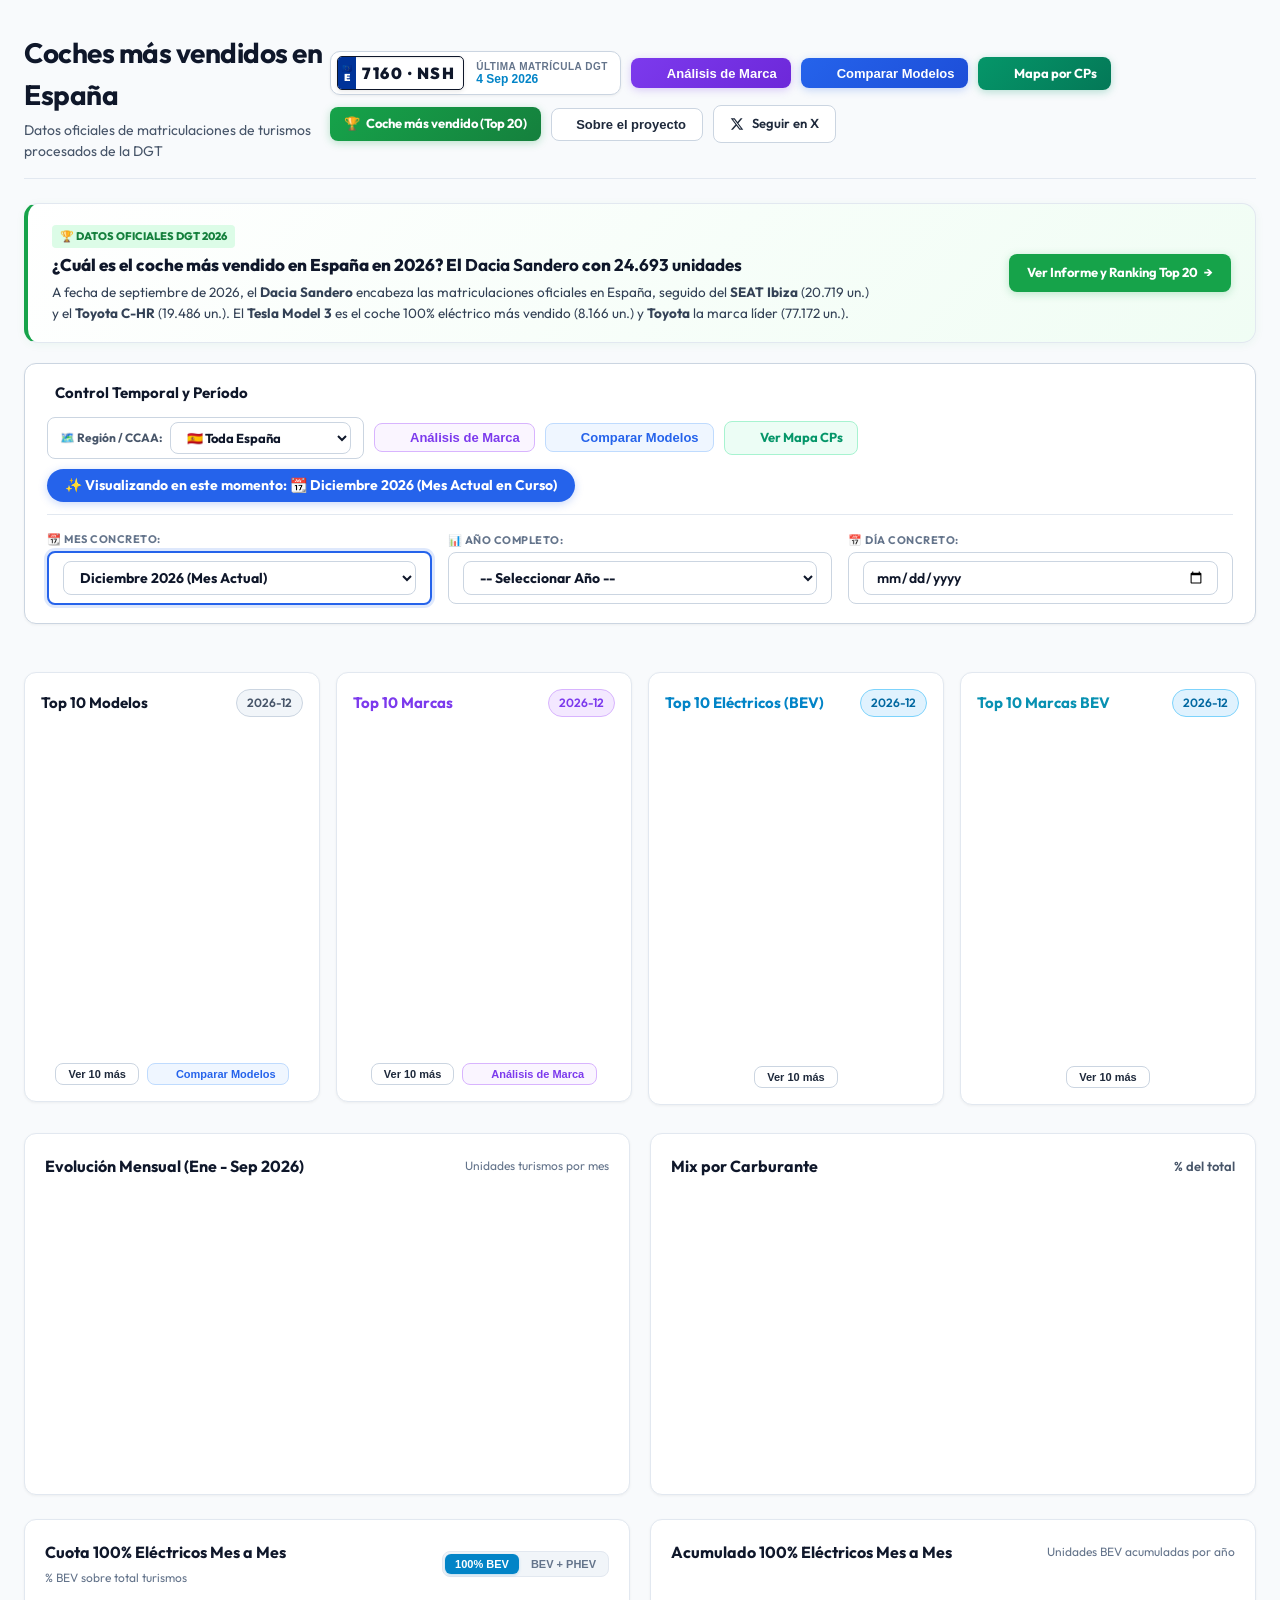
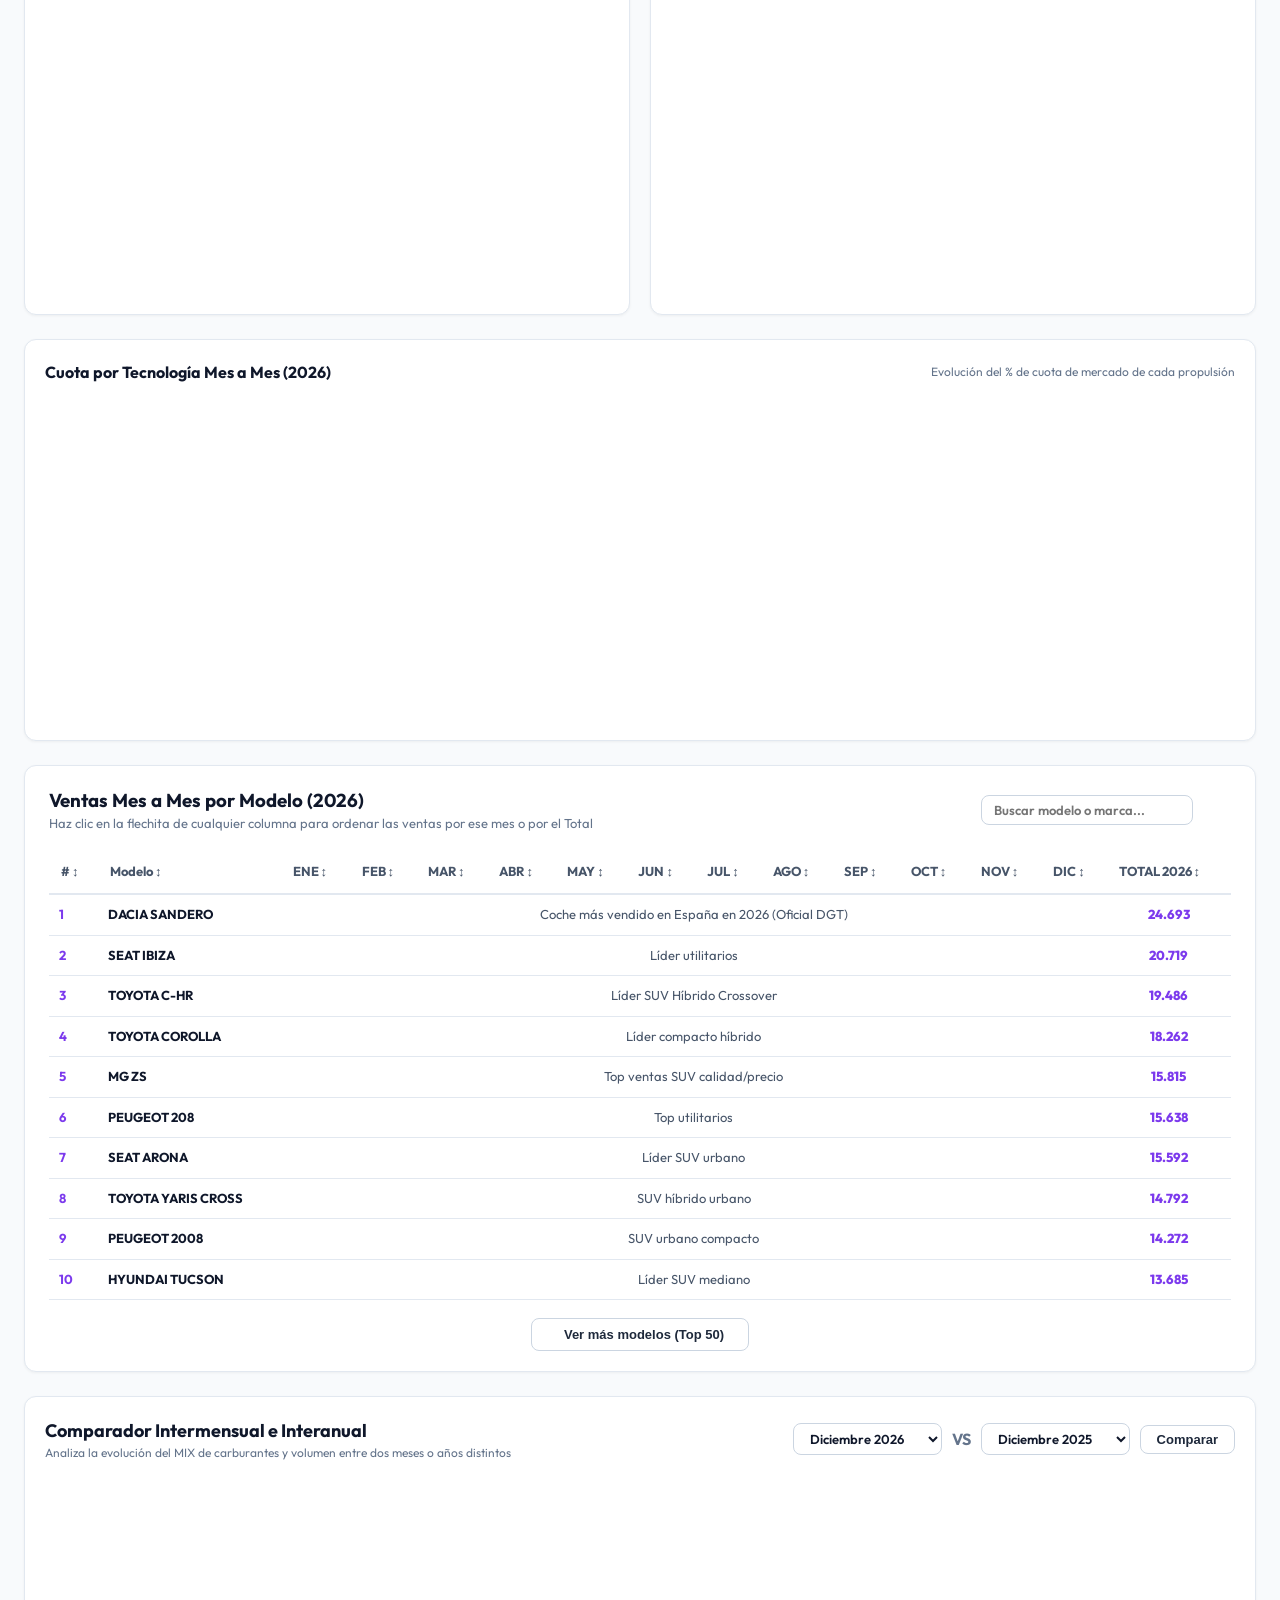
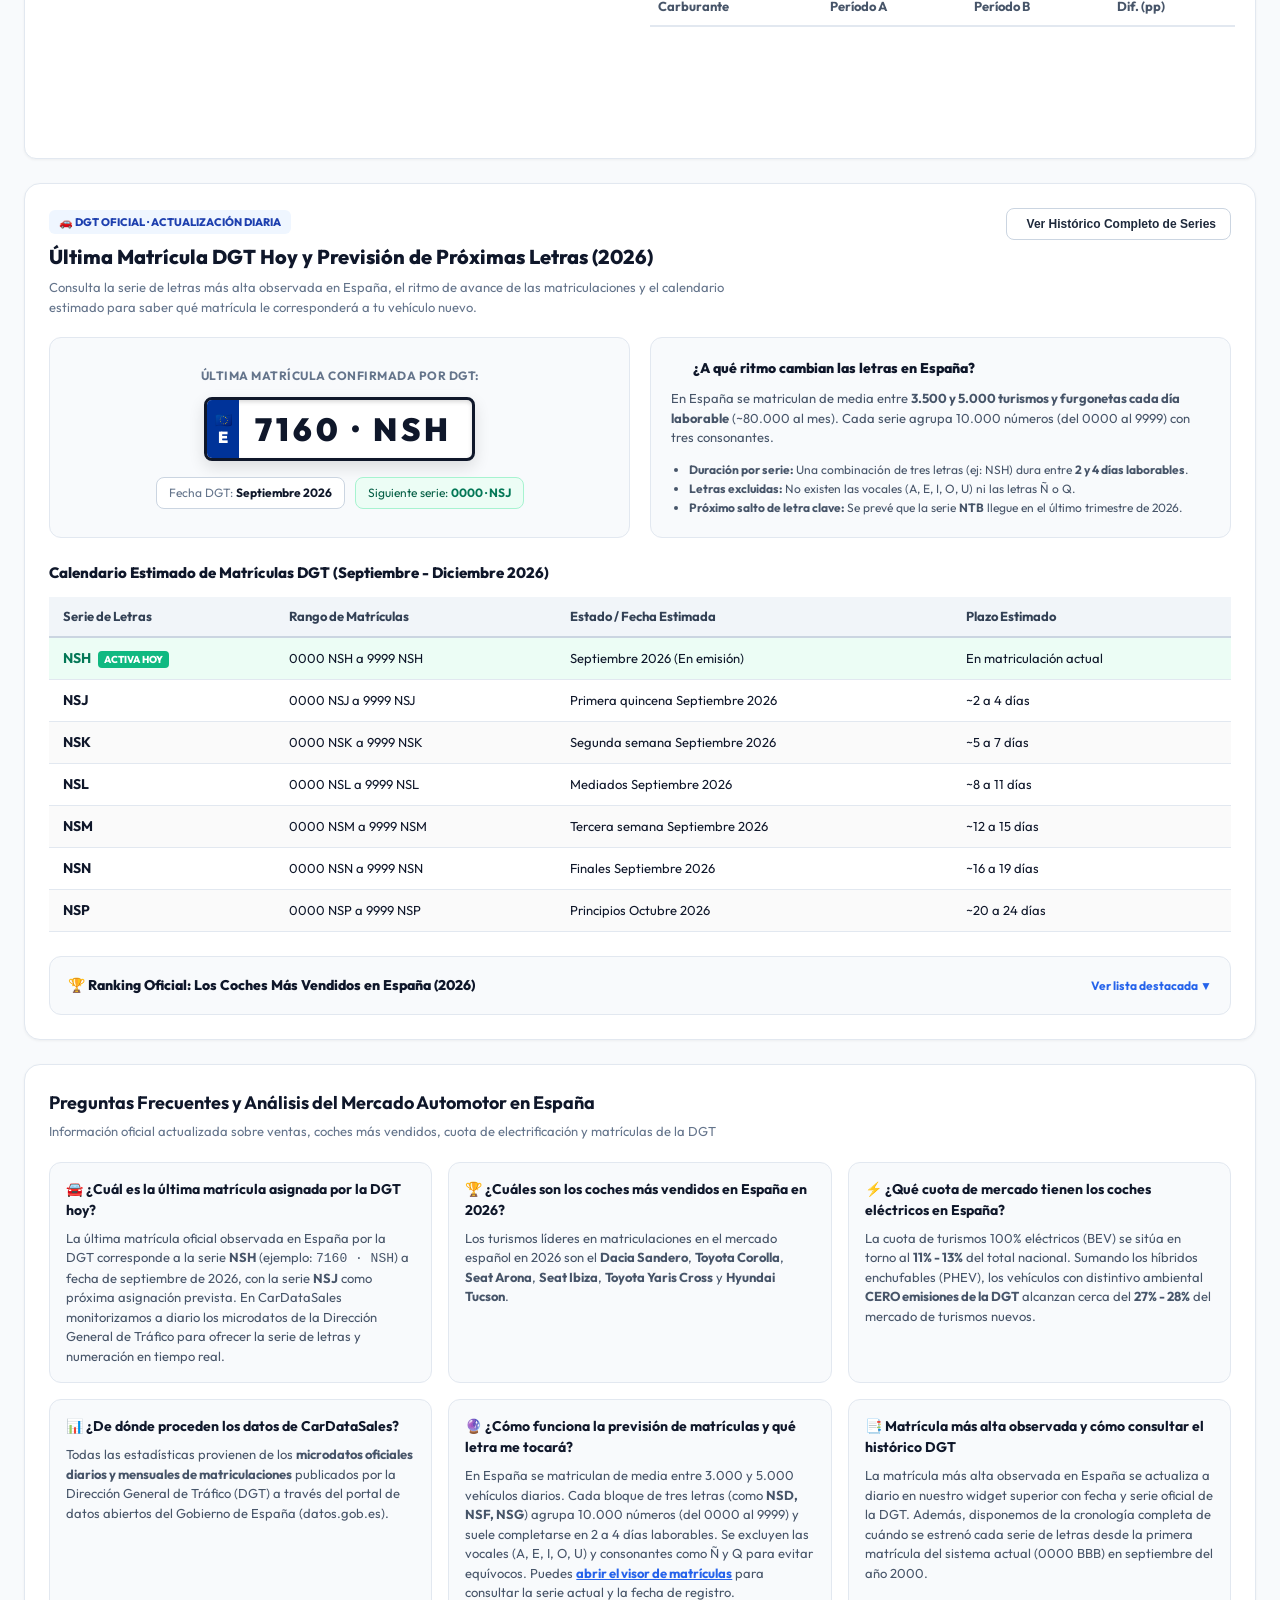
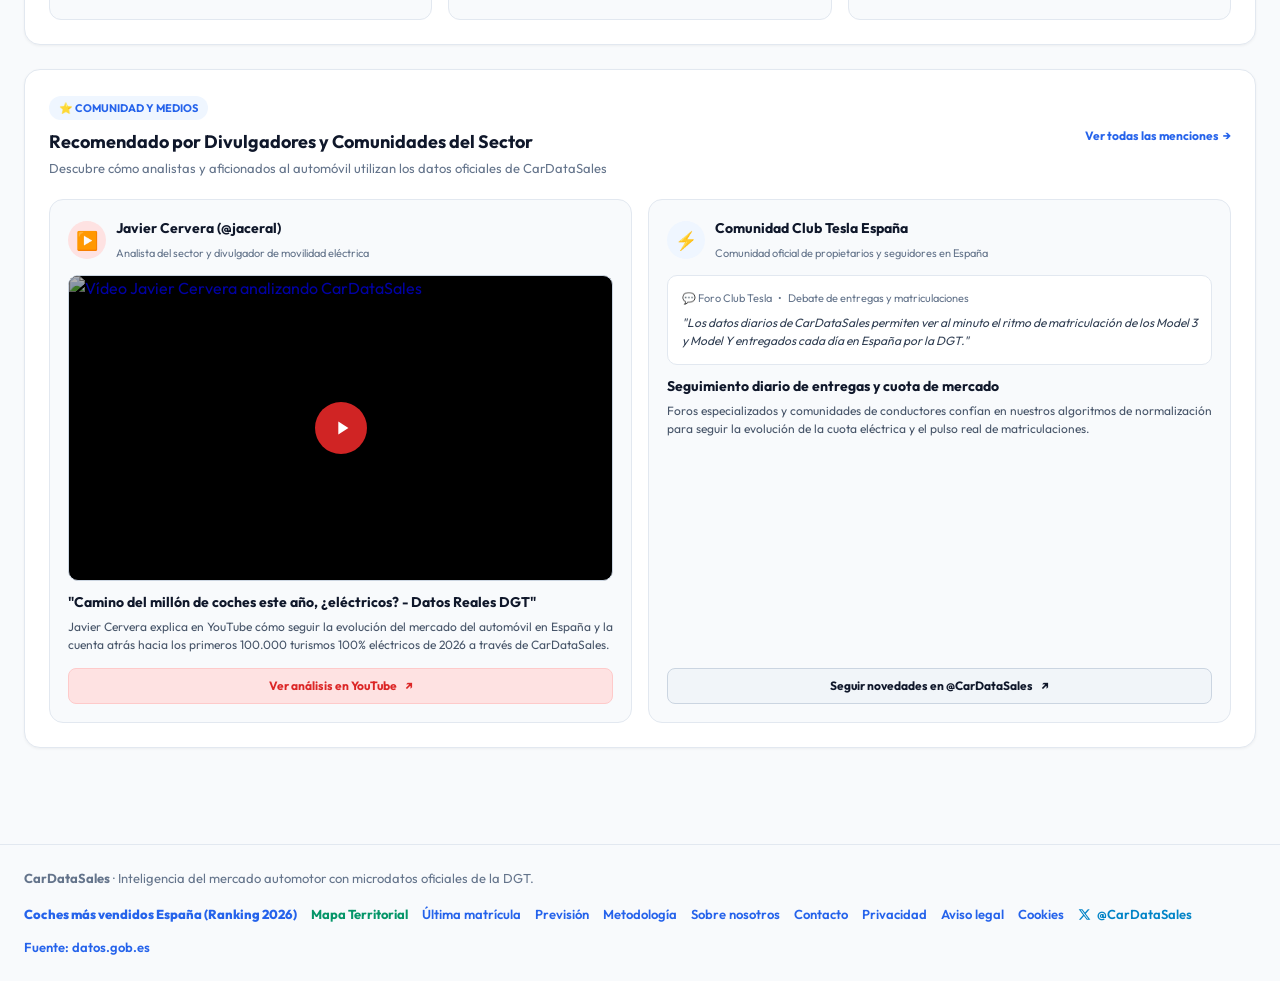
==== dashboard/index.html @ ad15494f "fix(ui): align height of Marca Ganadora card exactly with all KPI cards" ====
<!-- BUILD_STAMP_20260815_1325_PRODUCTION_NEW -->
<!DOCTYPE html>
<html lang="es">
<head>
    <meta charset="UTF-8">
    <meta name="viewport" content="width=device-width, initial-scale=1.0">
    <title>Coche más vendido en España (2026): Ranking oficial DGT y Estadísticas | CarDataSales</title>
    
    <!-- Primary Meta Tags -->
    <meta name="title" content="Coche más vendido en España (2026): Ranking oficial DGT y Estadísticas | CarDataSales">
    <meta name="description" content="¿Cuál es el coche más vendido en España en 2026? El Dacia Sandero lidera con 24.693 unidades. Consulta el ranking oficial Top 50, marcas, coches eléctricos y última matrícula DGT hoy.">
    <meta name="keywords" content="coche mas vendido en españa, coches mas vendidos españa 2026, ranking coches españa 2026, dacia sandero ventas, ultima matricula dgt, prevision matriculas, marcas coches mas vendidas españa, cuota coches electricos españa">
    <meta name="author" content="CarDataSales">
    <meta name="robots" content="index, follow, max-snippet:-1, max-image-preview:large, max-video-preview:-1">
    <meta name="theme-color" content="#2563eb">
    <link rel="canonical" href="https://cardatasales.com/">

    <!-- Favicon & App Icons (Optimized for Google Search, Chrome, Safari, iOS & Android) -->
    <link rel="icon" type="image/x-icon" href="/favicon.ico">
    <link rel="shortcut icon" href="/favicon.ico">
    <link rel="icon" type="image/png" sizes="48x48" href="/favicon-48x48.png">
    <link rel="icon" type="image/png" sizes="96x96" href="/favicon-96x96.png">
    <link rel="icon" type="image/png" sizes="192x192" href="/favicon-192x192.png">
    <link rel="apple-touch-icon" sizes="180x180" href="/apple-touch-icon.png">
    <link rel="manifest" href="/site.webmanifest">

    <!-- Open Graph / Facebook / WhatsApp / LinkedIn -->
    <meta property="og:type" content="website">
    <meta property="og:url" content="https://cardatasales.com/">
    <meta property="og:site_name" content="CarDataSales">
    <meta property="og:title" content="Coches más vendidos en España y Última Matrícula DGT | CarDataSales">
    <meta property="og:description" content="Datos oficiales de matriculaciones de la DGT en tiempo real. Rankings de ventas, coches eléctricos (BEV/PHEV) y última matrícula de la DGT hoy.">
    <meta property="og:image" content="https://cardatasales.com/og-card.png">
    <meta property="og:image:secure_url" content="https://cardatasales.com/og-card.png">
    <meta property="og:image:type" content="image/png">
    <meta property="og:image:width" content="1200">
    <meta property="og:image:height" content="630">
    <meta property="og:image:alt" content="CarDataSales — Dashboard de matriculaciones y coches más vendidos en España">
    <meta property="og:locale" content="es_ES">

    <!-- Twitter / X Card Tags -->
    <meta name="twitter:card" content="summary_large_image">
    <meta name="twitter:site" content="@cardatasales">
    <meta name="twitter:creator" content="@cardatasales">
    <meta name="twitter:domain" content="cardatasales.com">
    <meta name="twitter:url" content="https://cardatasales.com/">
    <meta name="twitter:title" content="Coches más vendidos en España y Última Matrícula DGT | CarDataSales">
    <meta name="twitter:description" content="Datos oficiales de matriculaciones de la DGT en tiempo real. Rankings de ventas, coches eléctricos (BEV/PHEV) y última matrícula de la DGT hoy.">
    <meta name="twitter:image" content="https://cardatasales.com/og-card.png">
    <meta name="twitter:image:src" content="https://cardatasales.com/og-card.png">
    <meta name="twitter:image:alt" content="CarDataSales — Dashboard de matriculaciones y coches más vendidos en España">

    <!-- Schema.org JSON-LD Structured Data (Google Knowledge Graph, Dataset, ItemList, Breadcrumbs & FAQ Rich Snippets) -->
    <script type="application/ld+json">
    {
      "@context": "https://schema.org",
      "@graph": [
        {
          "@type": "WebApplication",
          "@id": "https://cardatasales.com/#webapp",
          "name": "CarDataSales",
          "url": "https://cardatasales.com/",
          "description": "Plataforma de inteligencia de mercado automotriz en tiempo real con datos oficiales de matriculaciones de la DGT en España.",
          "applicationCategory": "BusinessApplication",
          "operatingSystem": "All",
          "inLanguage": "es-ES",
          "offers": {
            "@type": "Offer",
            "price": "0",
            "priceCurrency": "EUR"
          }
        },
        {
          "@type": "Dataset",
          "@id": "https://cardatasales.com/#dataset",
          "name": "Matriculaciones oficiales de vehículos en España (DGT)",
          "description": "Conjunto de datos de matriculaciones diarias y mensuales de turismos en España clasificados por marca, modelo, tecnología de propulsión y provincia.",
          "url": "https://cardatasales.com/",
          "license": "https://datos.gob.es/es/aviso-legal",
          "spatialCoverage": {
            "@type": "Place",
            "name": "España",
            "geo": {
              "@type": "GeoCoordinates",
              "addressCountry": "ES"
            }
          },
          "temporalCoverage": "2024-01-01/..",
          "creator": {
            "@type": "Organization",
            "name": "CarDataSales",
            "url": "https://cardatasales.com"
          },
          "publisher": {
            "@type": "Organization",
            "name": "Dirección General de Tráfico (DGT)",
            "url": "https://www.dgt.es"
          }
        },
        {
          "@type": "BreadcrumbList",
          "@id": "https://cardatasales.com/#breadcrumbs",
          "itemListElement": [
            {
              "@type": "ListItem",
              "position": 1,
              "name": "Inicio",
              "item": "https://cardatasales.com/"
            },
            {
              "@type": "ListItem",
              "position": 2,
              "name": "Última Matrícula DGT",
              "item": "https://cardatasales.com/ultima-matricula-dgt"
            },
            {
              "@type": "ListItem",
              "position": 3,
              "name": "Previsión de Matrículas",
              "item": "https://cardatasales.com/prevision-matriculas"
            },
            {
              "@type": "ListItem",
              "position": 4,
              "name": "Mapa Territorial de Ventas",
              "item": "https://cardatasales.com/mapa"
            }
          ]
        },
        {
          "@type": "ItemList",
          "@id": "https://cardatasales.com/#top-coches",
          "name": "Top Coches Más Vendidos en España en 2026",
          "description": "Ranking oficial de ventas acumuladas de turismos en España según datos consolidados de la DGT.",
          "numberOfItems": 20,
          "itemListElement": [
            { "@type": "ListItem", "position": 1, "name": "Dacia Sandero - 24.693 unidades" },
            { "@type": "ListItem", "position": 2, "name": "SEAT Ibiza - 20.719 unidades" },
            { "@type": "ListItem", "position": 3, "name": "Toyota C-HR - 19.486 unidades" },
            { "@type": "ListItem", "position": 4, "name": "Toyota Corolla - 18.262 unidades" },
            { "@type": "ListItem", "position": 5, "name": "MG ZS - 15.815 unidades" },
            { "@type": "ListItem", "position": 6, "name": "Peugeot 208 - 15.638 unidades" },
            { "@type": "ListItem", "position": 7, "name": "SEAT Arona - 15.592 unidades" },
            { "@type": "ListItem", "position": 8, "name": "Toyota Yaris Cross - 14.792 unidades" },
            { "@type": "ListItem", "position": 9, "name": "Peugeot 2008 - 14.272 unidades" },
            { "@type": "ListItem", "position": 10, "name": "Hyundai Tucson - 13.685 unidades" },
            { "@type": "ListItem", "position": 11, "name": "Nissan Qashqai - 12.882 unidades" },
            { "@type": "ListItem", "position": 12, "name": "Renault Clio - 12.773 unidades" },
            { "@type": "ListItem", "position": 13, "name": "Opel Corsa - 12.770 unidades" },
            { "@type": "ListItem", "position": 14, "name": "Toyota Yaris - 12.741 unidades" },
            { "@type": "ListItem", "position": 15, "name": "Volkswagen T-Roc - 12.297 unidades" },
            { "@type": "ListItem", "position": 16, "name": "Renault Captur - 12.106 unidades" },
            { "@type": "ListItem", "position": 17, "name": "BYD Atto 2 - 11.577 unidades" },
            { "@type": "ListItem", "position": 18, "name": "Citroën C3 - 11.573 unidades" },
            { "@type": "ListItem", "position": 19, "name": "Omoda 5 - 11.220 unidades" },
            { "@type": "ListItem", "position": 20, "name": "Kia Sportage - 10.978 unidades" }
          ]
        },
        {
          "@type": "FAQPage",
          "@id": "https://cardatasales.com/#faq",
          "mainEntity": [
            {
              "@type": "Question",
              "name": "¿Cuál es el coche más vendido en España en 2026?",
              "acceptedAnswer": {
                "@type": "Answer",
                "text": "El coche más vendido en España en lo que va de 2026 es el Dacia Sandero con un total de 24.693 unidades matriculadas hasta la fecha según los datos oficiales de la Dirección General de Tráfico (DGT). Le siguen el SEAT Ibiza (20.719 unidades) y el Toyota C-HR (19.486 unidades)."
              }
            },
            {
              "@type": "Question",
              "name": "¿Cuál es el coche eléctrico más vendido en España en 2026?",
              "acceptedAnswer": {
                "@type": "Answer",
                "text": "El turismo 100% eléctrico (BEV) más vendido en España en 2026 es el Tesla Model 3 (8.166 unidades), por delante del Tesla Model Y (4.603 unidades) y el BYD Dolphin (3.676 unidades)."
              }
            },
            {
              "@type": "Question",
              "name": "¿Cuál es la última matrícula asignada por la DGT hoy en España?",
              "acceptedAnswer": {
                "@type": "Answer",
                "text": "La última matrícula oficial observada en España por la DGT corresponde a la serie NSH (ejemplo: 7160 NSH) a fecha de septiembre de 2026, con la serie NSJ prevista como siguiente asignación. En CarDataSales actualizamos a diario la última serie de letras registrada y el historial de fechas de estreno desde septiembre del 2000."
              }
            },
            {
              "@type": "Question",
              "name": "¿Cómo funciona la previsión de matrículas y qué letra me tocará al matricular mi coche?",
              "acceptedAnswer": {
                "@type": "Answer",
                "text": "En España se matriculan entre 3.500 y 5.000 turismos al día laborable (~80.000 al mes). Cada bloque de 10.000 números (de 0000 a 9999) con tres letras (ej: NSH, NSJ, NSK) avanza aproximadamente cada 2 a 4 días laborables. El sistema omite vocales (A, E, I, O, U) y consonantes especiales (Ñ, Q, CH, LL) para evitar palabras y equívocos."
              }
            },
            {
              "@type": "Question",
              "name": "¿Cuáles son los 10 coches más vendidos en España en 2026?",
              "acceptedAnswer": {
                "@type": "Answer",
                "text": "Los 10 modelos más vendidos en España en 2026 según los microdatos consolidados de la DGT son: 1º Dacia Sandero (24.693), 2º SEAT Ibiza (20.719), 3º Toyota C-HR (19.486), 4º Toyota Corolla (18.262), 5º MG ZS (15.815), 6º Peugeot 208 (15.638), 7º SEAT Arona (15.592), 8º Toyota Yaris Cross (14.792), 9º Peugeot 2008 (14.272) y 10º Hyundai Tucson (13.685)."
              }
            },
            {
              "@type": "Question",
              "name": "¿Cuál es la cuota de coches eléctricos (BEV y PHEV) en España?",
              "acceptedAnswer": {
                "@type": "Answer",
                "text": "En España, la cuota de turismos 100% eléctricos (BEV) se sitúa en torno al 11-13% del mercado, mientras que sumando los híbridos enchufables (PHEV con distintivo ambiental CERO de la DGT) la cuota electrificada alcanza cerca del 27-28% de las matriculaciones totales."
              }
            },
            {
              "@type": "Question",
              "name": "¿De dónde proceden los datos de CarDataSales?",
              "acceptedAnswer": {
                "@type": "Answer",
                "text": "Todos los datos provienen de los microdatos oficiales diarios y resúmenes mensuales publicados por la Dirección General de Tráfico (DGT) y el portal oficial datos.gob.es del Gobierno de España."
              }
            }
          ]
        }
      ]
    }
    </script>
    
    <!-- Google Fonts -->
    <link rel="preconnect" href="https://fonts.googleapis.com">
    <link rel="preconnect" href="https://fonts.gstatic.com" crossorigin>
    <link href="https://fonts.googleapis.com/css2?family=Outfit:wght@300;400;500;600;700&display=swap" rel="stylesheet">
    
    <!-- Lucide Icons -->
    <script src="https://unpkg.com/lucide@latest"></script>
    
    <!-- Chart.js 4.x -->
    <script src="https://cdn.jsdelivr.net/npm/chart.js"></script>
    
    <!-- Google tag (gtag.js) -->
    <script async src="https://www.googletagmanager.com/gtag/js?id=G-8R4YF0TQ57"></script>
    <script>
      window.dataLayer = window.dataLayer || [];
      function gtag(){dataLayer.push(arguments);}
      gtag('js', new Date());

      gtag('config', 'G-8R4YF0TQ57', {
        send_page_view: true,
        cookie_flags: 'SameSite=None;Secure'
      });
    </script>

    <!-- Google AdSense -->
    <script async src="https://pagead2.googlesyndication.com/pagead/js/adsbygoogle.js?client=ca-pub-1171398586910114" crossorigin="anonymous"></script>

    <!-- Stylesheets -->
    <link rel="stylesheet" href="css/styles.css?v=20260921_kpi">
</head>
<body>
    <!-- Global Loading Clock Indicator -->
    <div id="global-loading-spinner" class="global-loading-indicator">
        <div class="spinner-clock-ring"></div>
        <span>Actualizando datos...</span>
    </div>

    <div class="app-container">
        <!-- Main Content (Full Width) -->
        <main class="main-content">
            <!-- Header Section -->
            <header class="top-header">
                <div class="header-title">
                    <h1>Coches más vendidos en España</h1>
                    <p class="subtitle">Datos oficiales de matriculaciones de turismos procesados de la DGT</p>
                </div>
                
                <div class="header-actions" style="display: flex; gap: 10px; align-items: center; flex-wrap: wrap;">
                    <!-- DGT Spanish License Plate Widget -->
                    <button class="dgt-plate-widget-btn" id="btn-open-plate-modal" title="Haz clic para ver el histórico de letras de la DGT">
                        <div class="spanish-plate-mini">
                            <div class="plate-blue-strip">
                                <span class="eu-stars">🇪🇺</span>
                                <span class="country-e">E</span>
                            </div>
                            <span class="plate-letters-bold" id="widget-plate-letters">7160 · NSH</span>
                        </div>
                        <div class="plate-widget-meta">
                            <span class="meta-title">Última Matrícula DGT</span>
                            <span class="meta-date" id="widget-plate-date">4 Sep 2026</span>
                        </div>
                    </button>

                    <!-- Brand Analysis Button in Header -->
                    <button class="btn btn-primary" id="btn-header-brand-analysis" style="background: linear-gradient(135deg, #7c3aed, #6d28d9); border: none; color: #ffffff; display: inline-flex; align-items: center; gap: 6px; font-weight: 700; box-shadow: 0 2px 8px rgba(124, 58, 237, 0.25); cursor: pointer; padding: 7px 14px; border-radius: 8px;">
                        <i data-lucide="bar-chart-2" style="width: 16px; height: 16px;"></i>
                        <span>Análisis de Marca</span>
                    </button>

                    <!-- Model Comparison Button in Header -->
                    <button class="btn btn-primary" id="btn-header-model-analysis" style="background: linear-gradient(135deg, #2563eb, #1d4ed8); border: none; color: #ffffff; display: inline-flex; align-items: center; gap: 6px; font-weight: 700; box-shadow: 0 2px 8px rgba(37, 99, 235, 0.25); cursor: pointer; padding: 7px 14px; border-radius: 8px;">
                        <i data-lucide="git-compare" style="width: 16px; height: 16px;"></i>
                        <span>Comparar Modelos</span>
                    </button>

                    <!-- Interactive Territorial Map Button -->
                    <a href="/mapa" class="btn btn-primary" id="btn-header-mapa" style="background: linear-gradient(135deg, #059669, #047857); border: none; color: #ffffff; display: inline-flex; align-items: center; gap: 6px; font-weight: 700; box-shadow: 0 2px 8px rgba(5, 150, 105, 0.28); text-decoration: none; padding: 7px 14px; border-radius: 8px; cursor: pointer;" title="Explorar mapa territorial de matriculaciones por Códigos Postales y Provincias">
                        <i data-lucide="map-pin" style="width: 16px; height: 16px;"></i>
                        <span>Mapa por CPs</span>
                    </a>

                    <!-- Top Ventas 2026 Ranking Button in Header -->
                    <a href="/coches-mas-vendidos-espana" class="btn btn-primary" id="btn-header-top-sales" style="background: linear-gradient(135deg, #16a34a, #15803d); border: none; color: #ffffff; display: inline-flex; align-items: center; gap: 6px; font-weight: 700; box-shadow: 0 2px 8px rgba(22, 163, 74, 0.28); text-decoration: none; padding: 7px 14px; border-radius: 8px; cursor: pointer;" title="Ranking oficial de coches más vendidos en España">
                        <span>🏆</span>
                        <span>Coche más vendido (Top 20)</span>
                    </a>

                    <!-- About Project Button -->
                    <button class="btn btn-secondary" id="btn-open-about-modal">
                        <i data-lucide="info"></i>
                        <span>Sobre el proyecto</span>
                    </button>

                    <!-- Follow on X / Twitter Button -->
                    <a href="https://x.com/CarDataSales" target="_blank" rel="noopener noreferrer" class="btn btn-secondary" title="Síguenos en X (Twitter) @CarDataSales" style="text-decoration: none; display: inline-flex; align-items: center; gap: 8px;">
                        <svg width="14" height="14" viewBox="0 0 24 24" fill="currentColor" aria-hidden="true">
                            <path d="M18.244 2.25h3.308l-7.227 8.26 8.502 11.24H16.17l-5.214-6.817L4.99 21.75H1.68l7.73-8.835L1.254 2.25H8.08l4.713 6.231zm-1.161 17.52h1.833L7.084 4.126H5.117z"/>
                        </svg>
                        <span>Seguir en X</span>
                    </a>
                </div>
            </header>

            <!-- Google Featured Snippet Answer Block: Coche más vendido en España 2026 -->
            <section class="seo-featured-answer-card glass-panel" style="margin-bottom: 20px; padding: 18px 24px; border-left: 4px solid #16a34a; background: linear-gradient(135deg, #ffffff 0%, #f0fdf4 100%); border-radius: 14px; border-top: 1px solid #e2e8f0; border-right: 1px solid #e2e8f0; border-bottom: 1px solid #e2e8f0; box-shadow: 0 2px 10px rgba(22, 163, 74, 0.06);">
                <div style="display: flex; justify-content: space-between; align-items: center; flex-wrap: wrap; gap: 14px;">
                    <div style="max-width: 820px;">
                        <div style="display: inline-flex; align-items: center; gap: 6px; font-size: 11px; font-weight: 800; text-transform: uppercase; color: #15803d; margin-bottom: 6px; background: #dcfce7; padding: 3px 8px; border-radius: 4px;">
                            <span>🏆 Datos Oficiales DGT 2026</span>
                        </div>
                        <h2 style="font-size: 17px; font-weight: 800; color: #0f172a; margin: 0 0 6px 0; line-height: 1.35;">
                            ¿Cuál es el coche más vendido en España en 2026? El <strong>Dacia Sandero</strong> con <strong>24.693 unidades</strong>
                        </h2>
                        <p style="font-size: 13.5px; color: #334155; line-height: 1.55; margin: 0;">
                            A fecha de septiembre de 2026, el <strong>Dacia Sandero</strong> encabeza las matriculaciones oficiales en España, seguido del <strong>SEAT Ibiza</strong> (20.719 un.) y el <strong>Toyota C-HR</strong> (19.486 un.). El <strong>Tesla Model 3</strong> es el coche 100% eléctrico más vendido (8.166 un.) y <strong>Toyota</strong> la marca líder (77.172 un.).
                        </p>
                    </div>
                    <div style="display: flex; gap: 8px; align-items: center;">
                        <a href="/coches-mas-vendidos-espana" class="btn btn-primary" style="background: #16a34a; border: none; color: #ffffff; padding: 9px 18px; border-radius: 8px; font-size: 13px; font-weight: 700; text-decoration: none; display: inline-flex; align-items: center; gap: 6px; box-shadow: 0 2px 8px rgba(22, 163, 74, 0.25); white-space: nowrap;">
                            <span>Ver Informe y Ranking Top 20</span>
                            <span>→</span>
                        </a>
                    </div>
                </div>
            </section>

            <!-- Grouped & Separated Temporal Controls Bar + CCAA Selector -->
            <section class="glass-panel temporal-selector-group" style="padding: 18px 22px; margin-bottom: 24px; display: flex; flex-direction: column; gap: 16px;">
                <div style="display: flex; justify-content: space-between; align-items: center; border-bottom: 1px solid #e2e8f0; padding-bottom: 12px; flex-wrap: wrap; gap: 12px;">
                    <div style="display: flex; align-items: center; gap: 8px; font-weight: 700; font-size: 15px; color: #0f172a;">
                        <i data-lucide="calendar" style="color: #0284c7;"></i>
                        <span>Control Temporal y Período</span>
                    </div>

                    <div style="display: flex; align-items: center; gap: 10px; flex-wrap: wrap;">
                        <!-- Fast CCAA Picker in Main Control Bar -->
                        <div style="display: flex; align-items: center; gap: 8px; background: #ffffff; padding: 4px 12px; border-radius: 8px; border: 1px solid #cbd5e1;">
                            <span style="font-size: 12px; color: #475569; font-weight: 700;">🗺️ Región / CCAA:</span>
                            <select id="quick-ccaa-select" style="background: transparent; border: none; color: #0f172a; font-weight: 700; outline: none; cursor: pointer;">
                                <option value="" selected>🇪🇸 Toda España</option>
                                <option value="Andalucía">Andalucía</option>
                                <option value="Aragón">Aragón</option>
                                <option value="Asturias">Asturias</option>
                                <option value="Canarias">Canarias</option>
                                <option value="Cantabria">Cantabria</option>
                                <option value="Castilla y León">Castilla y León</option>
                                <option value="Castilla-La Mancha">Castilla-La Mancha</option>
                                <option value="Cataluña">Cataluña</option>
                                <option value="Ceuta">Ceuta</option>
                                <option value="Comunidad de Madrid">Comunidad de Madrid</option>
                                <option value="Comunidad Valenciana">Comunidad Valenciana</option>
                                <option value="Extremadura">Extremadura</option>
                                <option value="Galicia">Galicia</option>
                                <option value="Illes Balears">Illes Balears</option>
                                <option value="La Rioja">La Rioja</option>
                                <option value="Melilla">Melilla</option>
                                <option value="Navarra">Navarra</option>
                                <option value="País Vasco">País Vasco</option>
                            </select>
                        </div>

                        <!-- Brand Analysis Quick Button in Toolbar -->
                        <button id="btn-toolbar-brand-analysis" class="btn" style="display: inline-flex; align-items: center; gap: 6px; padding: 6px 14px; font-size: 13px; font-weight: 700; border-radius: 8px; border: 1px solid #d8b4fe; background: #faf5ff; color: #7c3aed; cursor: pointer; transition: all 0.2s ease;">
                            <i data-lucide="bar-chart-2" style="width: 15px; height: 15px; color: #7c3aed;"></i>
                            <span>Análisis de Marca</span>
                        </button>

                        <!-- Model Comparison Quick Button in Toolbar -->
                        <button id="btn-toolbar-model-analysis" class="btn" style="display: inline-flex; align-items: center; gap: 6px; padding: 6px 14px; font-size: 13px; font-weight: 700; border-radius: 8px; border: 1px solid #bfdbfe; background: #eff6ff; color: #2563eb; cursor: pointer; transition: all 0.2s ease;">
                            <i data-lucide="git-compare" style="width: 15px; height: 15px; color: #2563eb;"></i>
                            <span>Comparar Modelos</span>
                        </button>

                        <!-- Mapa Territorial Quick Button in Toolbar -->
                        <a href="/mapa" id="btn-toolbar-mapa" class="btn" style="display: inline-flex; align-items: center; gap: 6px; padding: 6px 14px; font-size: 13px; font-weight: 700; border-radius: 8px; border: 1px solid #a7f3d0; background: #ecfdf5; color: #059669; text-decoration: none; cursor: pointer; transition: all 0.2s ease;" title="Explorar mapa territorial de matriculaciones por Códigos Postales y Provincias">
                            <i data-lucide="map-pin" style="width: 15px; height: 15px; color: #059669;"></i>
                            <span>Ver Mapa CPs</span>
                        </a>

                        <div class="active-period-badge" id="active-period-tag" style="background: #2563eb; color: #ffffff; padding: 6px 18px; border-radius: 20px; font-size: 14px; font-weight: 700; box-shadow: 0 2px 8px rgba(37, 99, 235, 0.25);">
                            ✨ Visualizando: Septiembre 2026 (Mes Actual)
                        </div>
                    </div>
                </div>

                <!-- 3 Clean Independent Temporal Selectors -->
                <div style="display: flex; flex-wrap: wrap; gap: 16px; align-items: center; justify-content: flex-start;">
                    <!-- 1. Seleccionar Mes Concreto (Defecto: Mes Actual) -->
                    <div style="display: flex; flex-direction: column; gap: 4px; flex: 1; min-width: 200px;">
                        <span style="font-size: 11px; text-transform: uppercase; letter-spacing: 0.5px; color: #64748b; font-weight: 700;">📆 Mes Concreto:</span>
                        <div id="container-month-select" style="display: flex; align-items: center; gap: 6px; background: #ffffff; padding: 8px 14px; border-radius: 8px; border: 2px solid #2563eb; box-shadow: 0 0 0 3px rgba(37, 99, 235, 0.15); transition: all 0.2s ease;">
                            <select id="quick-month-select" style="background: transparent; border: none; color: #0f172a; font-weight: 700; outline: none; cursor: pointer; width: 100%; font-size: 14px;">
                                <!-- Injected dynamically with ALL historical months -->
                            </select>
                        </div>
                    </div>

                    <!-- 2. Seleccionar Año Completo -->
                    <div style="display: flex; flex-direction: column; gap: 4px; flex: 1; min-width: 180px;">
                        <span style="font-size: 11px; text-transform: uppercase; letter-spacing: 0.5px; color: #64748b; font-weight: 700;">📊 Año Completo:</span>
                        <div id="container-year-select" style="display: flex; align-items: center; gap: 6px; background: #ffffff; padding: 8px 14px; border-radius: 8px; border: 1px solid #cbd5e1; transition: all 0.2s ease;">
                            <select id="quick-year-select" style="background: transparent; border: none; color: #0f172a; font-weight: 700; outline: none; cursor: pointer; width: 100%; font-size: 14px;">
                                <option value="" style="font-weight:700; color:#94a3b8;">-- Seleccionar Año --</option>
                                <option value="2026">Año 2026 Completo</option>
                                <option value="2025">Año 2025 Completo</option>
                                <option value="2024">Año 2024 Completo</option>
                            </select>
                        </div>
                    </div>

                    <!-- 3. Seleccionar Día Concreto -->
                    <div style="display: flex; flex-direction: column; gap: 4px; flex: 1; min-width: 180px;">
                        <span style="font-size: 11px; text-transform: uppercase; letter-spacing: 0.5px; color: #64748b; font-weight: 700;">📅 Día Concreto:</span>
                        <div id="container-date-select" style="display: flex; align-items: center; gap: 6px; background: #ffffff; padding: 8px 14px; border-radius: 8px; border: 1px solid #cbd5e1; transition: all 0.2s ease;">
                            <input type="date" id="single-date-picker" style="background: transparent; border: none; color: #0f172a; outline: none; cursor: pointer; font-family: inherit; font-weight: 600; width: 100%; font-size: 14px;">
                        </div>
                    </div>
                </div>
            </section>

            <!-- KPI Cards Grid -->
            <section class="metrics-grid" id="metrics-container">
                <!-- Dynamic Metrics injected via JS -->
            </section>



            <!-- 4 Top 10 Side-by-Side Section -->
            <section id="section-top-cards" style="display: grid; grid-template-columns: repeat(auto-fit, minmax(260px, 1fr)); gap: 16px; margin-bottom: 28px; align-items: start;">
                <!-- 1. Top Modelos General -->
                <div class="glass-panel" style="padding: 16px; display: flex; flex-direction: column;">
                    <div style="display: flex; justify-content: space-between; align-items: center; margin-bottom: 14px;">
                        <h3 style="font-size: 15px; font-weight: 700; color: #0f172a;" id="title-models-ranking">Top 10 Modelos</h3>
                        <span class="badge" id="badge-top-models" style="background: #f1f5f9; color: #475569; border: 1px solid #cbd5e1;">2026-08</span>
                    </div>
                    <div class="chart-container" id="container-models-ranking" style="height: 320px; transition: height 0.3s;">
                        <canvas id="modelsRankingChart"></canvas>
                    </div>
                    <div style="display: flex; justify-content: center; gap: 8px; margin-top: 12px;">
                        <button id="btn-extend-models" class="btn btn-secondary" style="padding: 4px 12px; font-size: 11px;">
                            <span>Ver 10 más</span>
                        </button>
                        <button id="btn-card-model-analysis" class="btn btn-secondary" style="padding: 4px 12px; font-size: 11px; color: #2563eb; border-color: #bfdbfe; background: #eff6ff; display: inline-flex; align-items: center; gap: 4px; font-weight: 600;">
                            <i data-lucide="git-compare" style="width: 12px; height: 12px;"></i>
                            <span>Comparar Modelos</span>
                        </button>
                    </div>
                </div>

                <!-- 2. Top Marcas General -->
                <div class="glass-panel" style="padding: 16px; display: flex; flex-direction: column;">
                    <div style="display: flex; justify-content: space-between; align-items: center; margin-bottom: 14px;">
                        <h3 style="font-size: 15px; font-weight: 700; color: #7c3aed;" id="title-brands-ranking">Top 10 Marcas</h3>
                        <span class="badge" id="badge-top-brands" style="background: #f3e8ff; color: #7c3aed; border: 1px solid #d8b4fe;">2026-08</span>
                    </div>
                    <div class="chart-container" id="container-brands-ranking" style="height: 320px; transition: height 0.3s;">
                        <canvas id="brandsRankingChart"></canvas>
                    </div>
                    <div style="display: flex; justify-content: center; gap: 8px; margin-top: 12px;">
                        <button id="btn-extend-brands" class="btn btn-secondary" style="padding: 4px 12px; font-size: 11px;">
                            <span>Ver 10 más</span>
                        </button>
                        <button id="btn-card-brand-analysis" class="btn btn-secondary" style="padding: 4px 12px; font-size: 11px; color: #7c3aed; border-color: #d8b4fe; background: #faf5ff; display: inline-flex; align-items: center; gap: 4px; font-weight: 600;">
                            <i data-lucide="bar-chart-2" style="width: 12px; height: 12px;"></i>
                            <span>Análisis de Marca</span>
                        </button>
                    </div>
                </div>

                <!-- 3. Top Eléctricos (BEV) Modelos -->
                <div class="glass-panel" style="padding: 16px; display: flex; flex-direction: column;">
                    <div style="display: flex; justify-content: space-between; align-items: center; margin-bottom: 14px;">
                        <h3 style="font-size: 15px; font-weight: 700; color: #0284c7;" id="title-ev-ranking">Top 10 Eléctricos (BEV)</h3>
                        <span class="badge badge-cyan" id="badge-top-ev">2026-08</span>
                    </div>
                    <div class="chart-container" id="container-ev-ranking" style="height: 320px; transition: height 0.3s;">
                        <canvas id="evRankingChart"></canvas>
                    </div>
                    <div style="text-align: center; margin-top: 12px;">
                        <button id="btn-extend-ev" class="btn btn-secondary" style="padding: 4px 12px; font-size: 11px;">
                            <span>Ver 10 más</span>
                        </button>
                    </div>
                </div>

                <!-- 4. Top Eléctricos (BEV) Marcas -->
                <div class="glass-panel" style="padding: 16px; display: flex; flex-direction: column;">
                    <div style="display: flex; justify-content: space-between; align-items: center; margin-bottom: 14px;">
                        <h3 style="font-size: 15px; font-weight: 700; color: #0891b2;" id="title-ev-brands-ranking">Top 10 Marcas BEV</h3>
                        <span class="badge badge-cyan" id="badge-top-ev-brands">2026-08</span>
                    </div>
                    <div class="chart-container" id="container-ev-brands-ranking" style="height: 320px; transition: height 0.3s;">
                        <canvas id="evBrandsRankingChart"></canvas>
                    </div>
                    <div style="text-align: center; margin-top: 12px;">
                        <button id="btn-extend-ev-brands" class="btn btn-secondary" style="padding: 4px 12px; font-size: 11px;">
                            <span>Ver 10 más</span>
                        </button>
                    </div>
                </div>
            </section>

            <!-- Evolución Mensual 2026 & Mix de Carburante Grid -->
            <section class="charts-grid mb-4">
                <!-- Bar Chart: Evolución Mensual 2026 -->
                <div class="glass-panel chart-card">
                    <div class="chart-header">
                        <h3 id="monthly-evolution-title">Evolución Mensual (Ene - Sep 2026)</h3>
                        <span class="text-muted" style="font-size: 12px; color: #64748b;">Unidades turismos por mes</span>
                    </div>
                    <div class="chart-container" style="height: 280px;">
                        <canvas id="monthlyEvolutionChart"></canvas>
                    </div>
                </div>

                <!-- Mix por Carburante Doughnut Chart -->
                <div class="glass-panel chart-card">
                    <div class="chart-header">
                        <h3>Mix por Carburante</h3>
                        <div class="chart-legend-indicator" style="color: #475569; font-weight: 600; font-size: 13px;">
                            <span class="dot text-cyan"></span> % del total
                        </div>
                    </div>
                    <div class="chart-container" style="height: 280px;">
                        <canvas id="fuelMixChart"></canvas>
                    </div>
                </div>
            </section>

            <!-- New Trends Section: EV Quota, EV Cumulative & All Tech Quota -->
            <section class="charts-grid mb-4">
                <!-- 1. Cuota 100% Eléctricos Mes a Mes (Multi-año) -->
                <div class="glass-panel chart-card">
                    <div class="chart-header" style="display: flex; justify-content: space-between; align-items: center; flex-wrap: wrap; gap: 8px;">
                        <div>
                            <h3 id="chart-ev-quota-title">Cuota 100% Eléctricos Mes a Mes</h3>
                            <span class="text-muted" style="font-size: 12px; color: #64748b;" id="chart-ev-quota-sub">% BEV sobre total turismos</span>
                        </div>
                        <div class="chart-toggle-group">
                            <button class="chart-toggle-btn active" id="toggle-quota-chart-bev">100% BEV</button>
                            <button class="chart-toggle-btn" id="toggle-quota-chart-zero">BEV + PHEV</button>
                        </div>
                    </div>
                    <div class="chart-container" style="height: 290px;">
                        <canvas id="evQuotaTrendChart"></canvas>
                    </div>
                </div>

                <!-- 2. Acumulado 100% Eléctricos Mes a Mes (Multi-año) -->
                <div class="glass-panel chart-card">
                    <div class="chart-header">
                        <h3>Acumulado 100% Eléctricos Mes a Mes</h3>
                        <span class="text-muted" style="font-size: 12px; color: #64748b;">Unidades BEV acumuladas por año</span>
                    </div>
                    <div class="chart-container" style="height: 290px;">
                        <canvas id="evCumulativeTrendChart"></canvas>
                    </div>
                </div>
            </section>

            <!-- 3. Cuota por Tecnología Mes a Mes -->
            <section class="mb-4">
                <div class="glass-panel chart-card p-4">
                    <div class="chart-header" style="margin-bottom: 16px;">
                        <h3 id="all-tech-quota-title">Cuota por Tecnología Mes a Mes (2026)</h3>
                        <span class="text-muted" style="font-size: 12px; color: #64748b;">Evolución del % de cuota de mercado de cada propulsión</span>
                    </div>
                    <div class="chart-container" style="height: 320px;">
                        <canvas id="allTechQuotaChart"></canvas>
                    </div>
                </div>
            </section>

            <!-- Interactive Sortable Month-by-Month Table Matrix (Top 20 Default) -->
            <section class="glass-panel mb-4" style="padding: 20px 24px;">
                <div style="display: flex; justify-content: space-between; align-items: center; margin-bottom: 16px; flex-wrap: wrap; gap: 12px;">
                    <div>
                        <h3 class="section-title">Ventas Mes a Mes por Modelo (<span id="matrix-year-title">2026</span>)</h3>
                        <p style="font-size: 13px; color: #64748b; margin: 0;">Haz clic en la flechita de cualquier columna para ordenar las ventas por ese mes o por el Total</p>
                    </div>
                    <div style="display: flex; gap: 10px; align-items: center;">
                        <div class="search-input-wrapper" style="width: 250px;">
                            <i data-lucide="search"></i>
                            <input type="text" id="matrix-search" class="search-input" placeholder="Buscar modelo o marca...">
                        </div>
                    </div>
                </div>

                <div class="table-responsive" style="margin-top: 8px;">
                    <table class="data-table" id="matrix-table">
                    <thead>
                        <tr style="border-bottom: 2px solid #cbd5e1; text-align: center;">
                            <th data-sort="rank" class="sort-header" style="text-align: left;"># <span class="sort-icon">↕</span></th>
                            <th data-sort="modelo" class="sort-header" style="text-align: left;">Modelo <span class="sort-icon">↕</span></th>
                            <th data-sort="ene" class="sort-header">ENE <span class="sort-icon">↕</span></th>
                            <th data-sort="feb" class="sort-header">FEB <span class="sort-icon">↕</span></th>
                            <th data-sort="mar" class="sort-header">MAR <span class="sort-icon">↕</span></th>
                            <th data-sort="abr" class="sort-header">ABR <span class="sort-icon">↕</span></th>
                            <th data-sort="may" class="sort-header">MAY <span class="sort-icon">↕</span></th>
                            <th data-sort="jun" class="sort-header">JUN <span class="sort-icon">↕</span></th>
                            <th data-sort="jul" class="sort-header">JUL <span class="sort-icon">↕</span></th>
                            <th data-sort="ago" class="sort-header">AGO <span class="sort-icon">↕</span></th>
                            <th data-sort="sep" class="sort-header">SEP <span class="sort-icon">↕</span></th>
                            <th data-sort="oct" class="sort-header">OCT <span class="sort-icon">↕</span></th>
                            <th data-sort="nov" class="sort-header">NOV <span class="sort-icon">↕</span></th>
                            <th data-sort="dic" class="sort-header">DIC <span class="sort-icon">↕</span></th>
                            <th data-sort="total_2026" class="sort-header"><span id="matrix-total-header">TOTAL 2026</span> <span class="sort-icon">↕</span></th>
                        </tr>
                    </thead>
                        <tbody id="matrix-table-body">
                            <!-- Pre-rendered Static DGT Ranking Rows for Search Engine Crawlers & Immediate Display -->
                            <tr style="border-bottom: 1px solid #e2e8f0; text-align: center;">
                                <td style="padding: 10px; font-weight: 700; color: #7c3aed; text-align: left;">1</td>
                                <td style="padding: 10px; font-weight: 700; color: #0f172a; text-align: left;">DACIA SANDERO</td>
                                <td colspan="12" style="padding: 10px; color: #475569; font-size: 13px;">Coche más vendido en España en 2026 (Oficial DGT)</td>
                                <td style="padding: 10px; font-weight: 800; color: #7c3aed;">24.693</td>
                            </tr>
                            <tr style="border-bottom: 1px solid #e2e8f0; text-align: center;">
                                <td style="padding: 10px; font-weight: 700; color: #7c3aed; text-align: left;">2</td>
                                <td style="padding: 10px; font-weight: 700; color: #0f172a; text-align: left;">SEAT IBIZA</td>
                                <td colspan="12" style="padding: 10px; color: #475569; font-size: 13px;">Líder utilitarios</td>
                                <td style="padding: 10px; font-weight: 800; color: #7c3aed;">20.719</td>
                            </tr>
                            <tr style="border-bottom: 1px solid #e2e8f0; text-align: center;">
                                <td style="padding: 10px; font-weight: 700; color: #7c3aed; text-align: left;">3</td>
                                <td style="padding: 10px; font-weight: 700; color: #0f172a; text-align: left;">TOYOTA C-HR</td>
                                <td colspan="12" style="padding: 10px; color: #475569; font-size: 13px;">Líder SUV Híbrido Crossover</td>
                                <td style="padding: 10px; font-weight: 800; color: #7c3aed;">19.486</td>
                            </tr>
                            <tr style="border-bottom: 1px solid #e2e8f0; text-align: center;">
                                <td style="padding: 10px; font-weight: 700; color: #7c3aed; text-align: left;">4</td>
                                <td style="padding: 10px; font-weight: 700; color: #0f172a; text-align: left;">TOYOTA COROLLA</td>
                                <td colspan="12" style="padding: 10px; color: #475569; font-size: 13px;">Líder compacto híbrido</td>
                                <td style="padding: 10px; font-weight: 800; color: #7c3aed;">18.262</td>
                            </tr>
                            <tr style="border-bottom: 1px solid #e2e8f0; text-align: center;">
                                <td style="padding: 10px; font-weight: 700; color: #7c3aed; text-align: left;">5</td>
                                <td style="padding: 10px; font-weight: 700; color: #0f172a; text-align: left;">MG ZS</td>
                                <td colspan="12" style="padding: 10px; color: #475569; font-size: 13px;">Top ventas SUV calidad/precio</td>
                                <td style="padding: 10px; font-weight: 800; color: #7c3aed;">15.815</td>
                            </tr>
                            <tr style="border-bottom: 1px solid #e2e8f0; text-align: center;">
                                <td style="padding: 10px; font-weight: 700; color: #7c3aed; text-align: left;">6</td>
                                <td style="padding: 10px; font-weight: 700; color: #0f172a; text-align: left;">PEUGEOT 208</td>
                                <td colspan="12" style="padding: 10px; color: #475569; font-size: 13px;">Top utilitarios</td>
                                <td style="padding: 10px; font-weight: 800; color: #7c3aed;">15.638</td>
                            </tr>
                            <tr style="border-bottom: 1px solid #e2e8f0; text-align: center;">
                                <td style="padding: 10px; font-weight: 700; color: #7c3aed; text-align: left;">7</td>
                                <td style="padding: 10px; font-weight: 700; color: #0f172a; text-align: left;">SEAT ARONA</td>
                                <td colspan="12" style="padding: 10px; color: #475569; font-size: 13px;">Líder SUV urbano</td>
                                <td style="padding: 10px; font-weight: 800; color: #7c3aed;">15.592</td>
                            </tr>
                            <tr style="border-bottom: 1px solid #e2e8f0; text-align: center;">
                                <td style="padding: 10px; font-weight: 700; color: #7c3aed; text-align: left;">8</td>
                                <td style="padding: 10px; font-weight: 700; color: #0f172a; text-align: left;">TOYOTA YARIS CROSS</td>
                                <td colspan="12" style="padding: 10px; color: #475569; font-size: 13px;">SUV híbrido urbano</td>
                                <td style="padding: 10px; font-weight: 800; color: #7c3aed;">14.792</td>
                            </tr>
                            <tr style="border-bottom: 1px solid #e2e8f0; text-align: center;">
                                <td style="padding: 10px; font-weight: 700; color: #7c3aed; text-align: left;">9</td>
                                <td style="padding: 10px; font-weight: 700; color: #0f172a; text-align: left;">PEUGEOT 2008</td>
                                <td colspan="12" style="padding: 10px; color: #475569; font-size: 13px;">SUV urbano compacto</td>
                                <td style="padding: 10px; font-weight: 800; color: #7c3aed;">14.272</td>
                            </tr>
                            <tr style="border-bottom: 1px solid #e2e8f0; text-align: center;">
                                <td style="padding: 10px; font-weight: 700; color: #7c3aed; text-align: left;">10</td>
                                <td style="padding: 10px; font-weight: 700; color: #0f172a; text-align: left;">HYUNDAI TUCSON</td>
                                <td colspan="12" style="padding: 10px; color: #475569; font-size: 13px;">Líder SUV mediano</td>
                                <td style="padding: 10px; font-weight: 800; color: #7c3aed;">13.685</td>
                            </tr>
                        </tbody>
                    </table>
                </div>

                <div style="text-align: center; margin-top: 16px;">
                    <button id="btn-load-more-matrix" class="btn btn-secondary" style="padding: 8px 24px;">
                        <i data-lucide="chevron-down"></i>
                        <span>Ver más modelos (Top 50)</span>
                    </button>
                </div>
            </section>

            <!-- Comparative Intermonthly / Interannual Section (Full Historical Months) -->
            <section id="section-compare" class="glass-panel mb-4" style="padding: 20px;">
                <div style="display: flex; justify-content: space-between; align-items: center; margin-bottom: 16px; flex-wrap: wrap; gap: 12px;">
                    <div>
                        <h3 style="font-size: 18px; font-weight: 700; color: #0f172a;">Comparador Intermensual e Interanual</h3>
                        <p style="font-size: 12px; color: #64748b;">Analiza la evolución del MIX de carburantes y volumen entre dos meses o años distintos</p>
                    </div>
                    <div style="display: flex; gap: 10px; align-items: center;">
                        <select id="compare-month-a" style="background: #ffffff; border: 1px solid #cbd5e1; color: #0f172a; padding: 6px 12px; border-radius: 8px; font-size: 13px; font-weight: 600;">
                            <!-- Injected dynamically with ALL historical months -->
                        </select>
                        <span style="color: #64748b; font-weight: 700;">VS</span>
                        <select id="compare-month-b" style="background: #ffffff; border: 1px solid #cbd5e1; color: #0f172a; padding: 6px 12px; border-radius: 8px; font-size: 13px; font-weight: 600;">
                            <!-- Injected dynamically with ALL historical months -->
                        </select>
                        <button id="btn-compare" class="btn btn-secondary" style="padding: 6px 16px;">Comparar</button>
                    </div>
                </div>

                <div style="display: grid; grid-template-columns: repeat(auto-fit, minmax(300px, 1fr)); gap: 20px; align-items: center;">
                    <div class="chart-container" style="height: 260px;">
                        <canvas id="compareFuelMixChart"></canvas>
                    </div>
                    <div>
                        <table style="width: 100%; border-collapse: collapse; font-size: 13px; color: #0f172a;">
                            <thead>
                                <tr style="border-bottom: 2px solid #e2e8f0; color: #475569; text-align: left; font-weight: 700;">
                                    <th style="padding: 8px;">Carburante</th>
                                    <th style="padding: 8px;">Período A</th>
                                    <th style="padding: 8px;">Período B</th>
                                    <th style="padding: 8px;">Dif. (pp)</th>
                                </tr>
                            </thead>
                            <tbody id="compare-table-body">
                                <!-- Injected via JS -->
                            </tbody>
                        </table>
                    </div>
                </div>
            </section>

            <!-- Previsión de Matrículas DGT & Ranking Top Coches Semántico (SEO Focus) -->
            <section id="seccion-matriculas-dgt" class="glass-panel mb-4" style="padding: 24px; background: #ffffff; border: 1px solid #e2e8f0; border-radius: 16px;">
                <div style="display: flex; justify-content: space-between; align-items: flex-start; flex-wrap: wrap; gap: 16px; margin-bottom: 20px;">
                    <div>
                        <div style="display: inline-flex; align-items: center; gap: 6px; background: #eff6ff; color: #1e40af; padding: 4px 10px; border-radius: 6px; font-size: 11px; font-weight: 800; text-transform: uppercase; margin-bottom: 8px;">
                            <span>🚗 DGT Oficial · Actualización Diaria</span>
                        </div>
                        <h2 style="font-size: 20px; font-weight: 800; color: #0f172a; margin: 0 0 6px 0;">Última Matrícula DGT Hoy y Previsión de Próximas Letras (2026)</h2>
                        <p style="font-size: 13px; color: #64748b; margin: 0; max-width: 720px;">
                            Consulta la serie de letras más alta observada en España, el ritmo de avance de las matriculaciones y el calendario estimado para saber qué matrícula le corresponderá a tu vehículo nuevo.
                        </p>
                    </div>
                    <button class="btn btn-secondary" id="btn-seo-open-timeline" onclick="document.getElementById('btn-open-plate-modal').click();" style="display: inline-flex; align-items: center; gap: 6px; font-size: 12px; font-weight: 700; padding: 8px 14px; border-radius: 8px;">
                        <i data-lucide="history"></i>
                        <span>Ver Histórico Completo de Series</span>
                    </button>
                </div>

                <!-- Grid: Matrícula Destacada + Calendario de Previsión -->
                <div style="display: grid; grid-template-columns: repeat(auto-fit, minmax(300px, 1fr)); gap: 20px; margin-bottom: 24px;">
                    <!-- Caja 1: Última Matrícula Oficial -->
                    <div style="background: #f8fafc; border: 1px solid #e2e8f0; border-radius: 12px; padding: 20px; text-align: center; display: flex; flex-direction: column; justify-content: center; align-items: center;">
                        <span style="font-size: 12px; font-weight: 700; color: #64748b; text-transform: uppercase; letter-spacing: 0.5px; margin-bottom: 12px;">Última matrícula confirmada por DGT:</span>
                        
                        <div class="spanish-plate-lg" style="margin-bottom: 16px;">
                            <div class="plate-blue-strip">
                                <span class="eu-stars">🇪🇺</span>
                                <span class="country-e">E</span>
                            </div>
                            <span class="plate-letters-bold" id="seo-plate-display">7160 · NSH</span>
                        </div>

                        <div style="display: flex; gap: 10px; justify-content: center; flex-wrap: wrap; width: 100%;">
                            <div style="background: #ffffff; border: 1px solid #cbd5e1; border-radius: 8px; padding: 6px 12px; font-size: 12px;">
                                <span style="color: #64748b;">Fecha DGT:</span> <strong style="color: #0f172a;" id="seo-plate-date">Septiembre 2026</strong>
                            </div>
                            <div style="background: #ecfdf5; border: 1px solid #a7f3d0; border-radius: 8px; padding: 6px 12px; font-size: 12px;">
                                <span style="color: #065f46;">Siguiente serie:</span> <strong style="color: #047857;" id="seo-plate-next">0000 · NSJ</strong>
                            </div>
                        </div>
                    </div>

                    <!-- Caja 2: Resumen de Ritmo y Previsión de Días -->
                    <div style="background: #f8fafc; border: 1px solid #e2e8f0; border-radius: 12px; padding: 20px;">
                        <h3 style="font-size: 14px; font-weight: 800; color: #0f172a; margin: 0 0 10px 0; display: flex; align-items: center; gap: 6px;">
                            <i data-lucide="clock" style="width: 16px; height: 16px; color: #0284c7;"></i>
                            <span>¿A qué ritmo cambian las letras en España?</span>
                        </h3>
                        <p style="font-size: 13px; color: #475569; line-height: 1.5; margin-bottom: 12px;">
                            En España se matriculan de media entre <strong>3.500 y 5.000 turismos y furgonetas cada día laborable</strong> (~80.000 al mes). Cada serie agrupa 10.000 números (del 0000 al 9999) con tres consonantes.
                        </p>
                        <ul style="font-size: 12px; color: #475569; line-height: 1.6; margin: 0; padding-left: 18px;">
                            <li><strong>Duración por serie:</strong> Una combinación de tres letras (ej: NSH) dura entre <strong>2 y 4 días laborables</strong>.</li>
                            <li><strong>Letras excluidas:</strong> No existen las vocales (A, E, I, O, U) ni las letras Ñ o Q.</li>
                            <li><strong>Próximo salto de letra clave:</strong> Se prevé que la serie <strong>NTB</strong> llegue en el último trimestre de 2026.</li>
                        </ul>
                    </div>
                </div>

                <!-- Tabla Semántica de Previsión de Series DGT (2026) -->
                <div style="margin-bottom: 24px;">
                    <h3 style="font-size: 15px; font-weight: 800; color: #0f172a; margin: 0 0 12px 0;">Calendario Estimado de Matrículas DGT (Septiembre - Diciembre 2026)</h3>
                    <div style="overflow-x: auto;">
                        <table style="width: 100%; border-collapse: collapse; font-size: 13px; text-align: left;">
                            <thead>
                                <tr style="background: #f1f5f9; border-bottom: 2px solid #cbd5e1; color: #334155; font-weight: 700;">
                                    <th style="padding: 10px 14px;">Serie de Letras</th>
                                    <th style="padding: 10px 14px;">Rango de Matrículas</th>
                                    <th style="padding: 10px 14px;">Estado / Fecha Estimada</th>
                                    <th style="padding: 10px 14px;">Plazo Estimado</th>
                                </tr>
                            </thead>
                            <tbody style="color: #0f172a;">
                                <tr style="border-bottom: 1px solid #e2e8f0; background: #ecfdf5;">
                                    <td style="padding: 10px 14px;"><strong style="color: #047857; font-size: 14px;">NSH</strong> <span style="background: #10b981; color: #fff; font-size: 10px; font-weight: 800; padding: 2px 6px; border-radius: 4px; margin-left: 4px;">ACTIVA HOY</span></td>
                                    <td style="padding: 10px 14px;">0000 NSH a 9999 NSH</td>
                                    <td style="padding: 10px 14px;">Septiembre 2026 (En emisión)</td>
                                    <td style="padding: 10px 14px;">En matriculación actual</td>
                                </tr>
                                <tr style="border-bottom: 1px solid #e2e8f0;">
                                    <td style="padding: 10px 14px;"><strong style="font-size: 14px;">NSJ</strong></td>
                                    <td style="padding: 10px 14px;">0000 NSJ a 9999 NSJ</td>
                                    <td style="padding: 10px 14px;">Primera quincena Septiembre 2026</td>
                                    <td style="padding: 10px 14px;">~2 a 4 días</td>
                                </tr>
                                <tr style="border-bottom: 1px solid #e2e8f0; background: #fafafa;">
                                    <td style="padding: 10px 14px;"><strong style="font-size: 14px;">NSK</strong></td>
                                    <td style="padding: 10px 14px;">0000 NSK a 9999 NSK</td>
                                    <td style="padding: 10px 14px;">Segunda semana Septiembre 2026</td>
                                    <td style="padding: 10px 14px;">~5 a 7 días</td>
                                </tr>
                                <tr style="border-bottom: 1px solid #e2e8f0;">
                                    <td style="padding: 10px 14px;"><strong style="font-size: 14px;">NSL</strong></td>
                                    <td style="padding: 10px 14px;">0000 NSL a 9999 NSL</td>
                                    <td style="padding: 10px 14px;">Mediados Septiembre 2026</td>
                                    <td style="padding: 10px 14px;">~8 a 11 días</td>
                                </tr>
                                <tr style="border-bottom: 1px solid #e2e8f0; background: #fafafa;">
                                    <td style="padding: 10px 14px;"><strong style="font-size: 14px;">NSM</strong></td>
                                    <td style="padding: 10px 14px;">0000 NSM a 9999 NSM</td>
                                    <td style="padding: 10px 14px;">Tercera semana Septiembre 2026</td>
                                    <td style="padding: 10px 14px;">~12 a 15 días</td>
                                </tr>
                                <tr style="border-bottom: 1px solid #e2e8f0;">
                                    <td style="padding: 10px 14px;"><strong style="font-size: 14px;">NSN</strong></td>
                                    <td style="padding: 10px 14px;">0000 NSN a 9999 NSN</td>
                                    <td style="padding: 10px 14px;">Finales Septiembre 2026</td>
                                    <td style="padding: 10px 14px;">~16 a 19 días</td>
                                </tr>
                                <tr style="border-bottom: 1px solid #e2e8f0; background: #fafafa;">
                                    <td style="padding: 10px 14px;"><strong style="font-size: 14px;">NSP</strong></td>
                                    <td style="padding: 10px 14px;">0000 NSP a 9999 NSP</td>
                                    <td style="padding: 10px 14px;">Principios Octubre 2026</td>
                                    <td style="padding: 10px 14px;">~20 a 24 días</td>
                                </tr>
                            </tbody>
                        </table>
                    </div>
                </div>

                <!-- Bloque Semántico: Ranking 50 Coches Más Vendidos (SEO Direct Indexing) -->
                <div style="background: #f8fafc; border: 1px solid #e2e8f0; border-radius: 12px; padding: 18px;">
                    <details class="seo-ranking-details" style="cursor: pointer;">
                        <summary style="font-size: 14px; font-weight: 800; color: #0f172a; outline: none; list-style: none; display: flex; justify-content: space-between; align-items: center;">
                            <span style="display: flex; align-items: center; gap: 8px;">
                                <span>🏆 Ranking Oficial: Los Coches Más Vendidos en España (2026)</span>
                            </span>
                            <span style="font-size: 12px; color: #2563eb; font-weight: 700;">Ver lista destacada ▼</span>
                        </summary>
                        <div style="margin-top: 14px; font-size: 13px; color: #475569; line-height: 1.6; border-top: 1px solid #e2e8f0; padding-top: 12px;">
                            <p style="margin-bottom: 10px;">
                                Según las estadísticas acumuladas de la <strong>Dirección General de Tráfico (DGT)</strong> en 2026, los 15 modelos líderes de ventas en el mercado español son:
                            </p>
                            <div style="display: grid; grid-template-columns: repeat(auto-fit, minmax(220px, 1fr)); gap: 10px;">
                                <div>1. <strong>Dacia Sandero</strong> (Líder absoluto de ventas)</div>
                                <div>2. <strong>Toyota Corolla</strong> (Líder en tecnología híbrida)</div>
                                <div>3. <strong>Seat Ibiza</strong> (Líder utilitarios)</div>
                                <div>4. <strong>Seat Arona</strong> (Líder SUV urbano)</div>
                                <div>5. <strong>MG ZS</strong> (Top ventas precio/calidad)</div>
                                <div>6. <strong>Hyundai Tucson</strong> (Líder SUV compacto)</div>
                                <div>7. <strong>Toyota Yaris Cross</strong> (SUV híbrido eficiente)</div>
                                <div>8. <strong>Peugeot 2008</strong></div>
                                <div>9. <strong>Renault Clio</strong></div>
                                <div>10. <strong>Kia Sportage</strong></div>
                                <div>11. <strong>Volkswagen T-Roc</strong></div>
                                <div>12. <strong>Nissan Qashqai</strong></div>
                                <div>13. <strong>Toyota C-HR</strong></div>
                                <div>14. <strong>Tesla Model Y</strong> (Líder 100% eléctrico BEV)</div>
                                <div>15. <strong>Tesla Model 3</strong> (Top berlina eléctrica)</div>
                            </div>
                            <p style="margin-top: 12px; font-size: 12px; color: #64748b;">
                                * Utiliza los selectores superiores del dashboard interactivo para filtrar por Comunidad Autónoma, tecnología (Eléctrico BEV, PHEV, HEV, Gasolina, Diésel) y consultar la matriz mensual completa.
                            </p>
                        </div>
                    </details>
                </div>
            </section>

            <!-- SEO Knowledge Base & FAQ Section for Search Engines & Users -->
            <section class="glass-panel mb-4" style="padding: 24px; background: #ffffff; border: 1px solid #e2e8f0; border-radius: 16px;">
                <div style="margin-bottom: 20px;">
                    <h2 style="font-size: 18px; font-weight: 700; color: #0f172a; margin-bottom: 6px;">Preguntas Frecuentes y Análisis del Mercado Automotor en España</h2>
                    <p style="font-size: 13px; color: #64748b; margin: 0;">Información oficial actualizada sobre ventas, coches más vendidos, cuota de electrificación y matrículas de la DGT</p>
                </div>

                <div style="display: grid; grid-template-columns: repeat(auto-fit, minmax(320px, 1fr)); gap: 16px;">
                    <div style="background: #f8fafc; border: 1px solid #e2e8f0; border-radius: 12px; padding: 16px;">
                        <h3 style="font-size: 14px; font-weight: 700; color: #0f172a; margin-top: 0; margin-bottom: 8px;">🚘 ¿Cuál es la última matrícula asignada por la DGT hoy?</h3>
                        <p style="font-size: 13px; color: #475569; line-height: 1.5; margin: 0;">
                            La última matrícula oficial observada en España por la DGT corresponde a la serie <strong>NSH</strong> (ejemplo: <code>7160 · NSH</code>) a fecha de septiembre de 2026, con la serie <strong>NSJ</strong> como próxima asignación prevista. En CarDataSales monitorizamos a diario los microdatos de la Dirección General de Tráfico para ofrecer la serie de letras y numeración en tiempo real.
                        </p>
                    </div>

                    <div style="background: #f8fafc; border: 1px solid #e2e8f0; border-radius: 12px; padding: 16px;">
                        <h3 style="font-size: 14px; font-weight: 700; color: #0f172a; margin-top: 0; margin-bottom: 8px;">🏆 ¿Cuáles son los coches más vendidos en España en 2026?</h3>
                        <p style="font-size: 13px; color: #475569; line-height: 1.5; margin: 0;">
                            Los turismos líderes en matriculaciones en el mercado español en 2026 son el <strong>Dacia Sandero</strong>, <strong>Toyota Corolla</strong>, <strong>Seat Arona</strong>, <strong>Seat Ibiza</strong>, <strong>Toyota Yaris Cross</strong> y <strong>Hyundai Tucson</strong>.
                        </p>
                    </div>

                    <div style="background: #f8fafc; border: 1px solid #e2e8f0; border-radius: 12px; padding: 16px;">
                        <h3 style="font-size: 14px; font-weight: 700; color: #0f172a; margin-top: 0; margin-bottom: 8px;">⚡ ¿Qué cuota de mercado tienen los coches eléctricos en España?</h3>
                        <p style="font-size: 13px; color: #475569; line-height: 1.5; margin: 0;">
                            La cuota de turismos 100% eléctricos (BEV) se sitúa en torno al <strong>11% - 13%</strong> del total nacional. Sumando los híbridos enchufables (PHEV), los vehículos con distintivo ambiental <strong>CERO emisiones de la DGT</strong> alcanzan cerca del <strong>27% - 28%</strong> del mercado de turismos nuevos.
                        </p>
                    </div>

                    <div style="background: #f8fafc; border: 1px solid #e2e8f0; border-radius: 12px; padding: 16px;">
                        <h3 style="font-size: 14px; font-weight: 700; color: #0f172a; margin-top: 0; margin-bottom: 8px;">📊 ¿De dónde proceden los datos de CarDataSales?</h3>
                        <p style="font-size: 13px; color: #475569; line-height: 1.5; margin: 0;">
                            Todas las estadísticas provienen de los <strong>microdatos oficiales diarios y mensuales de matriculaciones</strong> publicados por la Dirección General de Tráfico (DGT) a través del portal de datos abiertos del Gobierno de España (datos.gob.es).
                        </p>
                    </div>

                    <div style="background: #f8fafc; border: 1px solid #e2e8f0; border-radius: 12px; padding: 16px;">
                        <h3 style="font-size: 14px; font-weight: 700; color: #0f172a; margin-top: 0; margin-bottom: 8px;">🔮 ¿Cómo funciona la previsión de matrículas y qué letra me tocará?</h3>
                        <p style="font-size: 13px; color: #475569; line-height: 1.5; margin: 0;">
                            En España se matriculan de media entre 3.000 y 5.000 vehículos diarios. Cada bloque de tres letras (como <strong>NSD, NSF, NSG</strong>) agrupa 10.000 números (del 0000 al 9999) y suele completarse en 2 a 4 días laborables. Se excluyen las vocales (A, E, I, O, U) y consonantes como Ñ y Q para evitar equívocos. Puedes <a href="#matricula" id="faq-link-open-plate" style="color: #2563eb; font-weight: 700; text-decoration: underline;">abrir el visor de matrículas</a> para consultar la serie actual y la fecha de registro.
                        </p>
                    </div>

                    <div style="background: #f8fafc; border: 1px solid #e2e8f0; border-radius: 12px; padding: 16px;">
                        <h3 style="font-size: 14px; font-weight: 700; color: #0f172a; margin-top: 0; margin-bottom: 8px;">📑 Matrícula más alta observada y cómo consultar el histórico DGT</h3>
                        <p style="font-size: 13px; color: #475569; line-height: 1.5; margin: 0;">
                            La matrícula más alta observada en España se actualiza a diario en nuestro widget superior con fecha y serie oficial de la DGT. Además, disponemos de la cronología completa de cuándo se estrenó cada serie de letras desde la primera matrícula del sistema actual (0000 BBB) en septiembre del año 2000.
                        </p>
                    </div>
                </div>
            </section>

            <!-- Community & Media Mentions Section (Social Proof) -->
            <section class="glass-panel mb-4" style="padding: 24px; background: #ffffff; border: 1px solid #e2e8f0; border-radius: 16px;">
                <div style="display: flex; justify-content: space-between; align-items: center; margin-bottom: 20px; flex-wrap: wrap; gap: 12px;">
                    <div>
                        <div style="display: inline-flex; align-items: center; gap: 6px; background: #eff6ff; color: #2563eb; padding: 4px 10px; border-radius: 9999px; font-size: 11px; font-weight: 700; text-transform: uppercase; margin-bottom: 8px;">
                            <span>⭐ Comunidad y Medios</span>
                        </div>
                        <h2 style="font-size: 18px; font-weight: 700; color: #0f172a; margin: 0 0 4px 0;">Recomendado por Divulgadores y Comunidades del Sector</h2>
                        <p style="font-size: 13px; color: #64748b; margin: 0;">Descubre cómo analistas y aficionados al automóvil utilizan los datos oficiales de CarDataSales</p>
                    </div>
                    <a href="/sobre-nosotros#menciones" style="font-size: 12px; font-weight: 700; color: #2563eb; text-decoration: none; display: inline-flex; align-items: center; gap: 4px;">
                        <span>Ver todas las menciones</span>
                        <span>→</span>
                    </a>
                </div>

                <div style="display: grid; grid-template-columns: repeat(auto-fit, minmax(320px, 1fr)); gap: 16px;">
                    <!-- Card 1: Javier Cervera YouTube -->
                    <div style="background: #f8fafc; border: 1px solid #e2e8f0; border-radius: 14px; padding: 18px; display: flex; flex-direction: column; justify-content: space-between; gap: 14px;">
                        <div>
                            <div style="display: flex; align-items: center; gap: 10px; margin-bottom: 12px;">
                                <div style="width: 38px; height: 38px; border-radius: 50%; background: #fee2e2; color: #dc2626; display: flex; align-items: center; justify-content: center; font-size: 18px;">
                                    ▶️
                                </div>
                                <div>
                                    <strong style="font-size: 14px; color: #0f172a; display: block;">Javier Cervera (@jaceral)</strong>
                                    <span style="font-size: 11px; color: #64748b;">Analista del sector y divulgador de movilidad eléctrica</span>
                                </div>
                            </div>

                            <div style="position: relative; border-radius: 10px; overflow: hidden; margin-bottom: 12px; border: 1px solid #cbd5e1; aspect-ratio: 16 / 9; background: #000000;">
                                <a href="https://www.youtube.com/watch?v=4bFz4cU5heY" target="_blank" rel="noopener noreferrer" style="display: block; width: 100%; height: 100%; text-decoration: none; position: relative;">
                                    <img src="https://img.youtube.com/vi/4bFz4cU5heY/hqdefault.jpg" alt="Vídeo Javier Cervera analizando CarDataSales" style="width: 100%; height: 100%; object-fit: cover; opacity: 0.92; transition: opacity 0.2s;" onmouseover="this.style.opacity='1'" onmouseout="this.style.opacity='0.92'">
                                    <div style="position: absolute; inset: 0; display: flex; align-items: center; justify-content: center; background: rgba(0, 0, 0, 0.25);">
                                        <div style="width: 52px; height: 52px; background: rgba(220, 38, 38, 0.95); border-radius: 50%; display: flex; align-items: center; justify-content: center; box-shadow: 0 4px 14px rgba(0,0,0,0.4);">
                                            <svg width="22" height="22" viewBox="0 0 24 24" fill="white" style="margin-left: 3px;"><path d="M8 5v14l11-7z"/></svg>
                                        </div>
                                    </div>
                                </a>
                            </div>

                            <h3 style="font-size: 14px; font-weight: 700; color: #0f172a; margin: 0 0 6px 0; line-height: 1.35;">
                                "Camino del millón de coches este año, ¿eléctricos? - Datos Reales DGT"
                            </h3>
                            <p style="font-size: 12px; color: #475569; line-height: 1.5; margin: 0;">
                                Javier Cervera explica en YouTube cómo seguir la evolución del mercado del automóvil en España y la cuenta atrás hacia los primeros 100.000 turismos 100% eléctricos de 2026 a través de CarDataSales.
                            </p>
                        </div>

                        <a href="https://www.youtube.com/watch?v=4bFz4cU5heY" target="_blank" rel="noopener noreferrer" style="display: inline-flex; align-items: center; justify-content: center; gap: 8px; font-size: 12px; font-weight: 700; color: #dc2626; background: #fee2e2; border: 1px solid #fecaca; padding: 8px 14px; border-radius: 8px; text-decoration: none;">
                            <span>Ver análisis en YouTube</span>
                            <span>↗</span>
                        </a>
                    </div>

                    <!-- Card 2: Club Tesla España & Foros del Motor -->
                    <div style="background: #f8fafc; border: 1px solid #e2e8f0; border-radius: 14px; padding: 18px; display: flex; flex-direction: column; justify-content: space-between; gap: 14px;">
                        <div>
                            <div style="display: flex; align-items: center; gap: 10px; margin-bottom: 12px;">
                                <div style="width: 38px; height: 38px; border-radius: 50%; background: #eff6ff; color: #2563eb; display: flex; align-items: center; justify-content: center; font-size: 18px;">
                                    ⚡
                                </div>
                                <div>
                                    <strong style="font-size: 14px; color: #0f172a; display: block;">Comunidad Club Tesla España</strong>
                                    <span style="font-size: 11px; color: #64748b;">Comunidad oficial de propietarios y seguidores en España</span>
                                </div>
                            </div>

                            <div style="background: #ffffff; border: 1px solid #e2e8f0; border-radius: 10px; padding: 14px; margin-bottom: 12px;">
                                <div style="display: flex; align-items: center; gap: 6px; font-size: 11px; color: #64748b; margin-bottom: 8px;">
                                    <span>💬 Foro Club Tesla</span>
                                    <span>•</span>
                                    <span>Debate de entregas y matriculaciones</span>
                                </div>
                                <blockquote style="font-size: 12px; color: #334155; line-height: 1.5; margin: 0; font-style: italic;">
                                    "Los datos diarios de CarDataSales permiten ver al minuto el ritmo de matriculación de los Model 3 y Model Y entregados cada día en España por la DGT."
                                </blockquote>
                            </div>

                            <h3 style="font-size: 14px; font-weight: 700; color: #0f172a; margin: 0 0 6px 0; line-height: 1.35;">
                                Seguimiento diario de entregas y cuota de mercado
                            </h3>
                            <p style="font-size: 12px; color: #475569; line-height: 1.5; margin: 0;">
                                Foros especializados y comunidades de conductores confían en nuestros algoritmos de normalización para seguir la evolución de la cuota eléctrica y el pulso real de matriculaciones.
                            </p>
                        </div>

                        <a href="https://x.com/CarDataSales" target="_blank" rel="noopener noreferrer" style="display: inline-flex; align-items: center; justify-content: center; gap: 8px; font-size: 12px; font-weight: 700; color: #0f172a; background: #f1f5f9; border: 1px solid #cbd5e1; padding: 8px 14px; border-radius: 8px; text-decoration: none;">
                            <span>Seguir novedades en @CarDataSales</span>
                            <span>↗</span>
                        </a>
                    </div>
                </div>
            </section>
        </main>
    </div>

    <!-- Brand Deep Dive & Comparator Modal -->
    <div id="brand-deepdive-modal" class="brand-modal-backdrop" style="display: none;">
        <div class="brand-modal-card">
            <!-- Modal Header (Clean 2-row spacious layout) -->
            <div class="brand-modal-header" style="display: flex; flex-direction: column; gap: 14px; padding-bottom: 16px; border-bottom: 1px solid #e2e8f0;">
                <!-- Top Row: Title & Subtitle + Close Button -->
                <div style="display: flex; justify-content: space-between; align-items: flex-start; width: 100%; gap: 16px;">
                    <div style="display: flex; align-items: center; gap: 12px; flex-wrap: wrap;">
                        <div class="brand-modal-badge" id="modal-brand-badge-a" style="font-size: 13px; padding: 4px 10px; font-weight: 800; border-radius: 6px;">MARCA</div>
                        <div>
                            <h2 id="modal-brand-title" style="font-size: 20px; font-weight: 800; color: #0f172a; margin: 0; line-height: 1.2;">Análisis Integral de Marca</h2>
                            <span id="modal-period-subtitle" style="font-size: 12px; color: #64748b; margin-top: 2px; display: block;">Período Seleccionado • Toda España</span>
                        </div>
                    </div>
                    <button class="modal-close-btn" id="close-brand-modal" title="Cerrar ventana" style="flex-shrink: 0;"><i data-lucide="x"></i></button>
                </div>

                <!-- Bottom Row: Filter & Compare Controls Strip -->
                <div class="brand-modal-actions" style="display: flex; align-items: center; flex-wrap: wrap; gap: 10px; width: 100%;">
                    <!-- Modal Brand A Primary Selector -->
                    <div class="modal-brand-select-wrapper" style="display: flex; align-items: center; gap: 6px; background: #eff6ff; border: 1.5px solid #2563eb; padding: 6px 12px; border-radius: 8px; box-shadow: 0 1px 3px rgba(37, 99, 235, 0.1);">
                        <i data-lucide="car" style="width: 15px; height: 15px; color: #2563eb;"></i>
                        <span style="font-size: 11px; font-weight: 700; color: #1e40af; text-transform: uppercase;">Marca:</span>
                        <select id="modal-brand-a-select" style="background: transparent; border: none; font-size: 13px; font-weight: 800; color: #1e3a8a; outline: none; cursor: pointer; font-family: inherit;">
                            <option value="">Seleccionar Marca...</option>
                        </select>
                    </div>

                    <!-- Modal Year Selector -->
                    <div class="modal-year-select-wrapper" style="display: flex; align-items: center; gap: 6px; background: #f8fafc; border: 1px solid #cbd5e1; padding: 6px 12px; border-radius: 8px;">
                        <i data-lucide="calendar" style="width: 14px; height: 14px; color: #64748b;"></i>
                        <select id="modal-brand-year-select" style="background: transparent; border: none; font-size: 13px; font-weight: 700; color: #0f172a; outline: none; cursor: pointer; font-family: inherit;">
                            <option value="2026">Año 2026</option>
                            <option value="2025">Año 2025</option>
                            <option value="2024">Año 2024</option>
                        </select>
                    </div>

                    <!-- Comparator Selector -->
                    <div class="comparator-select-wrapper" style="display: flex; align-items: center; gap: 6px; background: #f8fafc; border: 1px solid #cbd5e1; padding: 6px 12px; border-radius: 8px; flex: 1; min-width: 220px; max-width: 360px;">
                        <i data-lucide="git-compare" style="width: 15px; height: 15px; color: #dc2626;"></i>
                        <select id="modal-compare-brand-select" style="background: transparent; border: none; font-size: 13px; font-weight: 700; color: #0f172a; outline: none; cursor: pointer; font-family: inherit; width: 100%;">
                            <option value="">➕ Comparar con otra marca...</option>
                        </select>
                    </div>
                </div>
            </div>

            <!-- Brand Modal Loading Overlay -->
            <div id="brand-modal-loader" class="brand-modal-loading-overlay" style="display: none;">
                <div class="chart-spinner-ring" style="width: 44px; height: 44px; border-width: 3px;"></div>
                <span style="font-weight: 600; color: #1e293b; font-size: 14px; margin-top: 12px;">Cargando análisis de marca...</span>
            </div>

            <!-- Brand KPI Cards Strip -->
            <div class="brand-modal-kpis" id="modal-brand-kpis">
                <!-- Injected dynamically via JS -->
            </div>

            <!-- Modal Nav Tabs -->
            <div class="brand-modal-tabs" id="brand-modal-tab-bar">
                <button class="brand-tab-btn active" data-tab="monthly">
                    <i data-lucide="calendar"></i>
                    <span>Mes a Mes</span>
                </button>
                <button class="brand-tab-btn" data-tab="yearly">
                    <i data-lucide="trending-up"></i>
                    <span>Año a Año</span>
                </button>
                <button class="brand-tab-btn" data-tab="models">
                    <i data-lucide="car"></i>
                    <span>Modelos</span>
                </button>
                <button class="brand-tab-btn" data-tab="fuels">
                    <i data-lucide="zap"></i>
                    <span>Mix Carburantes</span>
                </button>
            </div>

            <!-- Modal Tab Content -->
            <div class="brand-modal-body">
                <!-- Tab 1: Monthly -->
                <div class="brand-tab-pane" id="brand-tab-monthly">
                    <div class="modal-chart-container" style="height: 320px;">
                        <canvas id="brandMonthlyChart"></canvas>
                    </div>
                </div>

                <!-- Tab 2: Yearly -->
                <div class="brand-tab-pane" id="brand-tab-yearly" style="display: none;">
                    <div class="modal-chart-container" style="height: 320px;">
                        <canvas id="brandYearlyChart"></canvas>
                    </div>
                </div>

                <!-- Tab 3: Models -->
                <div class="brand-tab-pane" id="brand-tab-models" style="display: none;">
                    <div class="modal-chart-container" style="height: 340px;">
                        <canvas id="brandModelsChart"></canvas>
                    </div>
                </div>

                <!-- Tab 4: Fuels -->
                <div class="brand-tab-pane" id="brand-tab-fuels" style="display: none;">
                    <div class="modal-chart-container" style="height: 320px;">
                        <canvas id="brandFuelMixChart"></canvas>
                    </div>
                </div>
            </div>
        </div>
    </div>

    <!-- Model Deep Dive & Comparator Modal (2 to 4 Models) -->
    <div id="model-compare-modal" class="brand-modal-backdrop" style="display: none;">
        <div class="brand-modal-card" style="max-width: 1040px;">
            <!-- Modal Header -->
            <div class="brand-modal-header" style="display: flex; flex-direction: column; gap: 14px; padding-bottom: 16px; border-bottom: 1px solid #e2e8f0;">
                <!-- Top Row: Title, Badges & Close Button -->
                <div style="display: flex; justify-content: space-between; align-items: flex-start; width: 100%; gap: 16px;">
                    <div style="display: flex; align-items: center; gap: 12px; flex-wrap: wrap;">
                        <div style="display: flex; gap: 6px; flex-wrap: wrap;" id="modal-model-badges-container">
                            <span class="model-badge-pill" id="badge-pill-m1" style="background: #2563eb; color: #fff; font-size: 12px; font-weight: 800; padding: 4px 10px; border-radius: 6px;">MODELO 1</span>
                            <span class="model-badge-pill" id="badge-pill-m2" style="background: #10b981; color: #fff; font-size: 12px; font-weight: 800; padding: 4px 10px; border-radius: 6px;">MODELO 2</span>
                            <span class="model-badge-pill" id="badge-pill-m3" style="background: #8b5cf6; color: #fff; font-size: 12px; font-weight: 800; padding: 4px 10px; border-radius: 6px; display: none;">MODELO 3</span>
                            <span class="model-badge-pill" id="badge-pill-m4" style="background: #f59e0b; color: #fff; font-size: 12px; font-weight: 800; padding: 4px 10px; border-radius: 6px; display: none;">MODELO 4</span>
                        </div>
                        <div>
                            <h2 id="modal-model-title" style="font-size: 20px; font-weight: 800; color: #0f172a; margin: 0; line-height: 1.2;">Comparador de Modelos</h2>
                            <span id="modal-model-subtitle" style="font-size: 12px; color: #64748b; margin-top: 2px; display: block;">Período Seleccionado • Toda España</span>
                        </div>
                    </div>
                    <button class="modal-close-btn" id="close-model-modal" title="Cerrar ventana" style="flex-shrink: 0;"><i data-lucide="x"></i></button>
                </div>

                <!-- Bottom Row: Filter & Compare Controls Strip -->
                <div class="brand-modal-actions" style="display: flex; align-items: center; flex-wrap: wrap; gap: 10px; width: 100%;">
                    <!-- Model 1 Primary Selector (Blue) -->
                    <div class="model-select-item" style="display: flex; align-items: center; gap: 4px; background: #eff6ff; border: 1.5px solid #2563eb; padding: 4px 8px; border-radius: 8px; flex: 1; min-width: 210px;">
                        <span style="display: inline-block; width: 8px; height: 8px; border-radius: 50%; background: #2563eb; flex-shrink: 0;"></span>
                        <select id="modal-brand-1-select" style="background: transparent; border: none; font-size: 11px; font-weight: 800; color: #1e3a8a; outline: none; cursor: pointer; max-width: 95px;" title="Seleccionar Marca">
                            <option value="">Marca...</option>
                        </select>
                        <span style="color: #93c5fd; font-size: 12px; font-weight: 700;">›</span>
                        <select id="modal-model-1-select" style="background: transparent; border: none; font-size: 12px; font-weight: 800; color: #1e40af; outline: none; cursor: pointer; flex: 1; min-width: 90px;" title="Seleccionar Modelo">
                            <option value="">Modelo...</option>
                        </select>
                    </div>

                    <!-- Model 2 Selector (Emerald Green) -->
                    <div class="model-select-item" style="display: flex; align-items: center; gap: 4px; background: #ecfdf5; border: 1.5px solid #10b981; padding: 4px 8px; border-radius: 8px; flex: 1; min-width: 210px;">
                        <span style="display: inline-block; width: 8px; height: 8px; border-radius: 50%; background: #10b981; flex-shrink: 0;"></span>
                        <select id="modal-brand-2-select" style="background: transparent; border: none; font-size: 11px; font-weight: 800; color: #065f46; outline: none; cursor: pointer; max-width: 95px;" title="Seleccionar Marca">
                            <option value="">Marca...</option>
                        </select>
                        <span style="color: #6ee7b7; font-size: 12px; font-weight: 700;">›</span>
                        <select id="modal-model-2-select" style="background: transparent; border: none; font-size: 12px; font-weight: 800; color: #047857; outline: none; cursor: pointer; flex: 1; min-width: 90px;" title="Seleccionar Modelo">
                            <option value="">Modelo...</option>
                        </select>
                    </div>

                    <!-- Model 3 Selector (Purple, toggleable) -->
                    <div id="wrapper-model-3" class="model-select-item" style="display: none; align-items: center; gap: 4px; background: #faf5ff; border: 1.5px solid #8b5cf6; padding: 4px 8px; border-radius: 8px; flex: 1; min-width: 220px;">
                        <span style="display: inline-block; width: 8px; height: 8px; border-radius: 50%; background: #8b5cf6; flex-shrink: 0;"></span>
                        <select id="modal-brand-3-select" style="background: transparent; border: none; font-size: 11px; font-weight: 800; color: #5b21b6; outline: none; cursor: pointer; max-width: 95px;" title="Seleccionar Marca">
                            <option value="">Marca...</option>
                        </select>
                        <span style="color: #c4b5fd; font-size: 12px; font-weight: 700;">›</span>
                        <select id="modal-model-3-select" style="background: transparent; border: none; font-size: 12px; font-weight: 800; color: #6d28d9; outline: none; cursor: pointer; flex: 1; min-width: 80px;" title="Seleccionar Modelo">
                            <option value="">Modelo...</option>
                        </select>
                        <button id="btn-remove-model-3" title="Quitar 3er modelo" style="background: none; border: none; color: #8b5cf6; font-size: 16px; font-weight: 800; cursor: pointer; padding: 0 4px; line-height: 1;">&times;</button>
                    </div>

                    <!-- Model 4 Selector (Amber, toggleable) -->
                    <div id="wrapper-model-4" class="model-select-item" style="display: none; align-items: center; gap: 4px; background: #fffbeb; border: 1.5px solid #f59e0b; padding: 4px 8px; border-radius: 8px; flex: 1; min-width: 220px;">
                        <span style="display: inline-block; width: 8px; height: 8px; border-radius: 50%; background: #f59e0b; flex-shrink: 0;"></span>
                        <select id="modal-brand-4-select" style="background: transparent; border: none; font-size: 11px; font-weight: 800; color: #92400e; outline: none; cursor: pointer; max-width: 95px;" title="Seleccionar Marca">
                            <option value="">Marca...</option>
                        </select>
                        <span style="color: #fcd34d; font-size: 12px; font-weight: 700;">›</span>
                        <select id="modal-model-4-select" style="background: transparent; border: none; font-size: 12px; font-weight: 800; color: #b45309; outline: none; cursor: pointer; flex: 1; min-width: 80px;" title="Seleccionar Modelo">
                            <option value="">Modelo...</option>
                        </select>
                        <button id="btn-remove-model-4" title="Quitar 4to modelo" style="background: none; border: none; color: #f59e0b; font-size: 16px; font-weight: 800; cursor: pointer; padding: 0 4px; line-height: 1;">&times;</button>
                    </div>

                    <!-- Add Model Button -->
                    <button id="btn-add-model" class="btn btn-secondary" style="padding: 6px 10px; font-size: 12px; font-weight: 700; color: #475569; border: 1.5px dashed #cbd5e1; background: #ffffff; border-radius: 8px; cursor: pointer; display: inline-flex; align-items: center; gap: 4px; white-space: nowrap;">
                        <i data-lucide="plus" style="width: 14px; height: 14px;"></i>
                        <span>Añadir modelo</span>
                    </button>

                    <!-- Period Controls Strip (Año / Mes / Día) -->
                    <div class="modal-period-controls" style="display: flex; align-items: center; gap: 8px; background: #f8fafc; border: 1px solid #cbd5e1; padding: 4px 8px; border-radius: 8px;">
                        <!-- Segmented Mode Switcher -->
                        <div class="period-type-toggle" style="display: inline-flex; background: #e2e8f0; padding: 2px; border-radius: 6px; gap: 2px;">
                            <button type="button" class="period-type-btn active" data-type="year" style="border: none; background: #ffffff; color: #0f172a; padding: 3px 8px; border-radius: 4px; font-size: 11px; font-weight: 700; cursor: pointer;">Año</button>
                            <button type="button" class="period-type-btn" data-type="month" style="border: none; background: transparent; color: #64748b; padding: 3px 8px; border-radius: 4px; font-size: 11px; font-weight: 700; cursor: pointer;">Mes</button>
                            <button type="button" class="period-type-btn" data-type="day" style="border: none; background: transparent; color: #64748b; padding: 3px 8px; border-radius: 4px; font-size: 11px; font-weight: 700; cursor: pointer;">Día</button>
                        </div>

                        <!-- Year Selector -->
                        <div id="wrapper-period-year" style="display: flex; align-items: center;">
                            <select id="modal-model-year-select" style="background: transparent; border: none; font-size: 12px; font-weight: 700; color: #0f172a; outline: none; cursor: pointer; font-family: inherit;">
                                <option value="2026">Año 2026</option>
                                <option value="2025">Año 2025</option>
                                <option value="2024">Año 2024</option>
                                <option value="2023">Año 2023</option>
                            </select>
                        </div>

                        <!-- Month Selector -->
                        <div id="wrapper-period-month" style="display: none; align-items: center;">
                            <select id="modal-model-month-select" style="background: transparent; border: none; font-size: 12px; font-weight: 700; color: #0f172a; outline: none; cursor: pointer; font-family: inherit;">
                                <option value="2026-09">Sep 2026</option>
                                <option value="2026-08">Ago 2026</option>
                                <option value="2026-07">Jul 2026</option>
                                <option value="2026-06">Jun 2026</option>
                                <option value="2026-05">May 2026</option>
                                <option value="2026-04">Abr 2026</option>
                                <option value="2026-03">Mar 2026</option>
                                <option value="2026-02">Feb 2026</option>
                                <option value="2026-01">Ene 2026</option>
                                <option value="2025-12">Dic 2025</option>
                                <option value="2025-11">Nov 2025</option>
                                <option value="2025-10">Oct 2025</option>
                            </select>
                        </div>

                        <!-- Day Input Picker -->
                        <div id="wrapper-period-day" style="display: none; align-items: center;">
                            <input type="date" id="modal-model-date-input" value="2026-09-11" max="2026-09-11" style="background: transparent; border: none; font-size: 12px; font-weight: 700; color: #0f172a; outline: none; cursor: pointer; font-family: inherit;">
                        </div>
                    </div>
                </div>
            </div>

            <!-- Model Modal Loading Overlay -->
            <div id="model-modal-loader" class="brand-modal-loading-overlay" style="display: none;">
                <div class="chart-spinner-ring" style="width: 44px; height: 44px; border-width: 3px;"></div>
                <span style="font-weight: 600; color: #1e293b; font-size: 14px; margin-top: 12px;">Cargando comparativa de modelos...</span>
            </div>

            <!-- Model KPI Cards Strip -->
            <div class="brand-modal-kpis" id="modal-model-kpis" style="display: grid; grid-template-columns: repeat(auto-fit, minmax(180px, 1fr)); gap: 10px;">
                <!-- Injected dynamically via JS -->
            </div>

            <!-- Modal Nav Tabs -->
            <div class="brand-modal-tabs" id="model-modal-tab-bar">
                <button class="model-tab-btn active" data-tab="monthly">
                    <i data-lucide="calendar"></i>
                    <span>Mes a Mes</span>
                </button>
                <button class="model-tab-btn" data-tab="yearly">
                    <i data-lucide="trending-up"></i>
                    <span>Año a Año</span>
                </button>
                <button class="model-tab-btn" data-tab="fuels">
                    <i data-lucide="zap"></i>
                    <span>Mix Carburantes</span>
                </button>
                <button class="model-tab-btn" data-tab="ccaa">
                    <i data-lucide="map-pin"></i>
                    <span>Por CCAA</span>
                </button>
            </div>

            <!-- Modal Tab Content -->
            <div class="brand-modal-body">
                <!-- Tab 1: Monthly -->
                <div class="model-tab-pane" id="model-tab-monthly">
                    <div class="modal-chart-container" style="height: 330px;">
                        <canvas id="modelMonthlyChart"></canvas>
                    </div>
                </div>

                <!-- Tab 2: Yearly -->
                <div class="model-tab-pane" id="model-tab-yearly" style="display: none;">
                    <div class="modal-chart-container" style="height: 330px;">
                        <canvas id="modelYearlyChart"></canvas>
                    </div>
                </div>

                <!-- Tab 3: Fuels -->
                <div class="model-tab-pane" id="model-tab-fuels" style="display: none;">
                    <div class="modal-chart-container" style="height: 330px;">
                        <canvas id="modelFuelMixChart"></canvas>
                    </div>
                </div>

                <!-- Tab 4: CCAA -->
                <div class="model-tab-pane" id="model-tab-ccaa" style="display: none;">
                    <div class="modal-chart-container" style="height: 330px;">
                        <canvas id="modelCcaaChart"></canvas>
                    </div>
                </div>
            </div>
        </div>
    </div>

    <!-- Modal: Última Matrícula DGT & Histórico de Series -->
    <div class="modal" id="modal-plate-info" style="display: none;">
        <div class="modal-backdrop" id="modal-plate-backdrop"></div>
        <div class="modal-dialog glass-panel" style="max-width: 580px; padding: 0; overflow: hidden; border-radius: 16px;">
            <div class="modal-header" style="background: #f8fafc; border-bottom: 1px solid #e2e8f0; padding: 18px 24px; display: flex; justify-content: space-between; align-items: center;">
                <div style="display: flex; align-items: center; gap: 10px;">
                    <div style="width: 32px; height: 32px; border-radius: 8px; background: #e0f2fe; color: #0284c7; display: flex; align-items: center; justify-content: center; font-size: 16px;">
                        🚗
                    </div>
                    <div>
                        <h3 style="font-size: 17px; font-weight: 700; color: #0f172a; margin: 0;">Última Matrícula Asignada en España</h3>
                        <p style="font-size: 12px; color: #64748b; margin: 0;">DGT oficial · Datos actualizados a diario</p>
                    </div>
                </div>
                <button class="modal-close-btn" id="modal-plate-close">
                    <i data-lucide="x"></i>
                </button>
            </div>

            <div style="padding: 24px; text-align: center; background: #ffffff;">
                <p style="font-size: 12px; font-weight: 700; color: #64748b; text-transform: uppercase; margin-bottom: 10px; letter-spacing: 0.5px;">Última serie registrada oficialmente:</p>
                
                <div class="spanish-plate-lg" style="margin-bottom: 12px;">
                    <div class="plate-blue-strip">
                        <span class="eu-stars">🇪🇺</span>
                        <span class="country-e">E</span>
                    </div>
                    <span class="plate-letters-bold" id="modal-plate-display">7160 · NSH</span>
                </div>

                <div style="display: flex; justify-content: center; gap: 16px; margin-bottom: 20px; flex-wrap: wrap;">
                    <div style="background: #f8fafc; border: 1px solid #e2e8f0; border-radius: 8px; padding: 6px 14px; font-size: 12px;">
                        <span style="color: #64748b;">Fecha registro:</span> <strong style="color: #0f172a;" id="modal-plate-date">4 de Septiembre de 2026</strong>
                    </div>
                    <div style="background: #ecfdf5; border: 1px solid #a7f3d0; border-radius: 8px; padding: 6px 14px; font-size: 12px;">
                        <span style="color: #065f46;">Siguiente serie:</span> <strong style="color: #047857;" id="modal-plate-next">NSJ</strong>
                    </div>
                </div>

                <div style="text-align: left; background: #f8fafc; border: 1px solid #e2e8f0; border-radius: 12px; padding: 16px; margin-bottom: 16px;">
                    <h4 style="font-size: 13px; font-weight: 700; color: #0f172a; margin-bottom: 8px; display: flex; align-items: center; gap: 6px;">
                        <i data-lucide="history" style="width: 16px; height: 16px; color: #0284c7;"></i>
                        <span>Histórico de cambio de serie de letras</span>
                    </h4>
                    <div id="modal-plate-timeline" style="max-height: 180px; overflow-y: auto;">
                        <!-- Injected via JS -->
                    </div>
                </div>

                <p style="font-size: 11px; color: #94a3b8; margin: 0; line-height: 1.4;">
                    * El sistema de matriculación en España vigente desde septiembre de 2000 utiliza cuatro dígitos y tres letras (0000 BBB a 9999 ZZZ), omitiendo vocales (A, E, I, O, U) y consonantes especiales (Ñ, Q, CH, LL).
                </p>
            </div>
        </div>
    </div>

    <!-- Modal: Sobre el Proyecto (Metodología, Fuentes DGT y Autoría) -->
    <div class="modal" id="modal-about-project" style="display: none;">
        <div class="modal-backdrop" id="modal-about-backdrop"></div>
        <div class="modal-dialog glass-panel" style="max-width: 680px; padding: 0; overflow: hidden; border-radius: 16px;">
            <div class="modal-header" style="background: #f8fafc; border-bottom: 1px solid #e2e8f0; padding: 18px 24px; display: flex; justify-content: space-between; align-items: center;">
                <div style="display: flex; align-items: center; gap: 10px;">
                    <div style="width: 32px; height: 32px; border-radius: 8px; background: #eff6ff; color: #2563eb; display: flex; align-items: center; justify-content: center; font-size: 16px;">
                        📊
                    </div>
                    <div>
                        <h3 style="font-size: 17px; font-weight: 700; color: #0f172a; margin: 0;">Sobre CarDataSales</h3>
                        <p style="font-size: 12px; color: #64748b; margin: 0;">Transparencia de datos del mercado automotor español</p>
                    </div>
                </div>
                <button class="modal-close-btn" id="modal-about-close">
                    <i data-lucide="x"></i>
                </button>
            </div>

            <div style="padding: 24px; background: #ffffff; max-height: 70vh; overflow-y: auto;">
                <div style="margin-bottom: 20px;">
                    <h3 style="font-size: 15px; font-weight: 700; color: #0f172a; margin-bottom: 6px;">¿Qué es CarDataSales?</h3>
                    <p style="font-size: 13px; color: #475569; line-height: 1.5;">
                        <strong>CarDataSales</strong> es una plataforma independiente y abierta de análisis e inteligencia sobre las ventas y matriculaciones de vehículos en España. Nuestro objetivo es ofrecer a compradores, analistas y profesionales del sector una visión clara, transparente y en tiempo real de la evolución del mercado del automóvil.
                    </p>
                </div>

                <div style="display: grid; grid-template-columns: repeat(auto-fit, minmax(260px, 1fr)); gap: 14px; margin-bottom: 20px;">
                    <div class="about-grid-box">
                        <h4>🏛️ Fuentes Oficiales (DGT)</h4>
                        <p>Los datos proceden directamente de los <strong>microdatos diarios y mensuales</strong> de matriculaciones publicados por la Dirección General de Tráfico (DGT) y el portal de datos abiertos del Gobierno de España.</p>
                    </div>

                    <div class="about-grid-box">
                        <h4>⚙️ Pipeline y Normalización</h4>
                        <p>Desarrollado en Python, nuestro motor procesa a diario miles de registros crudos, agrupando y normalizando denominaciones comerciales de modelos, marcas y asignando la tecnología de propulsión precisa (BEV, PHEV, HEV, Gasolina, Diésel, GLP).</p>
                    </div>

                    <div class="about-grid-box">
                        <h4>⚡ Alto Rendimiento y Caché</h4>
                        <p>Las consultas se sirven a través de un motor de datos precalculados en tiempo récord (&lt;1ms), garantizando que el dashboard permanezca siempre online y ágil sin sobrecargar la infraestructura.</p>
                    </div>

                    <div class="about-grid-box">
                        <h4>🔒 Privacidad y Datos Abiertos</h4>
                        <p>Solo procesamos estadísticas agregadas y anónimas. No se almacenan datos de personas físicas ni números de bastidor completos. Toda la información es pública y reutilizable.</p>
                    </div>
                </div>

                <div style="background: #f8fafc; border: 1px solid #e2e8f0; border-radius: 12px; padding: 16px;">
                    <h4 style="font-size: 13px; font-weight: 700; color: #0f172a; margin-bottom: 4px;">🤝 Contacto y Sugerencias</h4>
                    <p style="font-size: 13px; color: #475569; margin-bottom: 10px;">
                        ¿Tienes alguna sugerencia de mejora, has detectado alguna inconsistencia o te gustaría proponer una nueva vista comparativa? Escríbenos directamente a:
                    </p>
                    <div style="display: flex; gap: 10px; align-items: center; flex-wrap: wrap;">
                        <a href="mailto:cardatasales01@gmail.com" style="display: inline-flex; align-items: center; gap: 8px; font-size: 13px; font-weight: 700; color: #2563eb; background: #eff6ff; border: 1px solid #bfdbfe; padding: 6px 14px; border-radius: 8px; text-decoration: none;">
                            <span>✉️ cardatasales01@gmail.com</span>
                        </a>
                        <a href="https://x.com/CarDataSales" target="_blank" rel="noopener noreferrer" style="display: inline-flex; align-items: center; gap: 8px; font-size: 13px; font-weight: 700; color: #0f172a; background: #f1f5f9; border: 1px solid #cbd5e1; padding: 6px 14px; border-radius: 8px; text-decoration: none;">
                            <svg width="13" height="13" viewBox="0 0 24 24" fill="currentColor"><path d="M18.244 2.25h3.308l-7.227 8.26 8.502 11.24H16.17l-5.214-6.817L4.99 21.75H1.68l7.73-8.835L1.254 2.25H8.08l4.713 6.231zm-1.161 17.52h1.833L7.084 4.126H5.117z"/></svg>
                            <span>@CarDataSales</span>
                        </a>
                    </div>
                </div>
            </div>
        </div>
    </div>

    <!-- Modal: Privacidad y Cookies -->
    <div class="modal" id="privacy-modal" style="display: none;">
        <div class="modal-backdrop" id="privacy-modal-backdrop"></div>
        <div class="modal-dialog glass-panel" style="max-width: 650px; padding: 0; overflow: hidden; border-radius: 16px;">
            <div class="modal-header" style="background: #f8fafc; border-bottom: 1px solid #e2e8f0; padding: 18px 24px; display: flex; justify-content: space-between; align-items: center;">
                <div style="display: flex; align-items: center; gap: 10px;">
                    <div style="background: #eff6ff; color: #2563eb; padding: 8px; border-radius: 10px; display: flex; align-items: center; justify-content: center;">
                        <i data-lucide="shield-check" style="width: 22px; height: 22px;"></i>
                    </div>
                    <div>
                        <h3 style="font-size: 17px; font-weight: 700; color: #0f172a; margin: 0;">Política de Privacidad y Cookies</h3>
                        <p style="font-size: 12px; color: #64748b; margin: 0;">Cumplimiento RGPD / ePrivacy y Google AdSense</p>
                    </div>
                </div>
                <button class="modal-close-btn" id="close-privacy-modal">
                    <i data-lucide="x"></i>
                </button>
            </div>
            <div style="padding: 24px; background: #ffffff; max-height: 70vh; overflow-y: auto; font-size: 13px; color: #475569; line-height: 1.6;">
                <h4 style="font-size: 14px; font-weight: 700; color: #0f172a; margin-top: 0;">1. Responsable del Tratamiento</h4>
                <p>El portal <strong>CarDataSales</strong> es un proyecto independiente de análisis de datos de automoción. Contacto: <a href="mailto:cardatasales01@gmail.com" style="color: #2563eb; font-weight: 600;">cardatasales01@gmail.com</a>.</p>

                <h4 style="font-size: 14px; font-weight: 700; color: #0f172a; margin-top: 16px;">2. Datos y Fuentes Oficiales</h4>
                <p>Este sitio web utiliza exclusivamente microdatos públicos y anonimizados publicados oficialmente por la Dirección General de Tráfico (DGT) y el portal del Gobierno de España (datos.gob.es). No recopilamos datos personales privados ni números de bastidor completos.</p>

                <h4 style="font-size: 14px; font-weight: 700; color: #0f172a; margin-top: 16px;">3. Cookies y Publicidad de Terceros (Google AdSense)</h4>
                <p>Utilizamos proveedores externos, incluido <strong>Google</strong>, para publicar anuncios cuando visita nuestro sitio web:</p>
                <ul style="padding-left: 20px; margin: 8px 0;">
                    <li>Google y sus socios utilizan cookies para publicar anuncios basados en las visitas anteriores de los usuarios a este u otros sitios web en Internet.</li>
                    <li>Los usuarios pueden inhabilitar la publicidad personalizada a través de la <a href="https://adssettings.google.com" target="_blank" rel="noopener" style="color: #2563eb;">Configuración de Anuncios de Google</a>.</li>
                    <li>También puede consultar cómo utiliza Google la información de los sitios web en <a href="https://policies.google.com/technologies/partner-sites" target="_blank" rel="noopener" style="color: #2563eb;">Google Privacy & Terms</a>.</li>
                </ul>

                <h4 style="font-size: 14px; font-weight: 700; color: #0f172a; margin-top: 16px;">4. Analítica Web (Google Analytics 4)</h4>
                <p>Utilizamos Google Analytics 4 para recopilar métricas de uso agregadas con anonimización de IP para optimizar el rendimiento y la calidad del dashboard.</p>
            </div>
        </div>
    </div>

    <!-- Application Footer -->
    <footer class="app-footer">
        <div>
            <strong>CarDataSales</strong> · Inteligencia del mercado automotor con microdatos oficiales de la DGT.
        </div>
        <div style="display: flex; gap: 14px; align-items: center; flex-wrap: wrap; font-size: 13px;">
            <a href="/coches-mas-vendidos-espana" style="font-weight: 800; color: #2563eb;">Coches más vendidos España (Ranking 2026)</a>
            <a href="/mapa" style="font-weight: 700; color: #059669;">Mapa Territorial</a>
            <a href="/ultima-matricula-dgt" id="footer-link-plate">Última matrícula</a>
            <a href="/prevision-matriculas">Previsión</a>
            <a href="/metodologia">Metodología</a>
            <a href="/sobre-nosotros" id="footer-link-about">Sobre nosotros</a>
            <a href="/contacto">Contacto</a>
            <a href="/politica-de-privacidad" id="footer-link-privacy">Privacidad</a>
            <a href="/aviso-legal">Aviso legal</a>
            <a href="/politica-de-cookies">Cookies</a>
            <a href="https://x.com/CarDataSales" target="_blank" rel="noopener noreferrer" style="display: inline-flex; align-items: center; gap: 6px; color: #0284c7; font-weight: 600;">
                <svg width="13" height="13" viewBox="0 0 24 24" fill="currentColor"><path d="M18.244 2.25h3.308l-7.227 8.26 8.502 11.24H16.17l-5.214-6.817L4.99 21.75H1.68l7.73-8.835L1.254 2.25H8.08l4.713 6.231zm-1.161 17.52h1.833L7.084 4.126H5.117z"/></svg>
                <span>@CarDataSales</span>
            </a>
            <a href="https://datos.gob.es" target="_blank" rel="noopener">Fuente: datos.gob.es</a>
        </div>
    </footer>

    <!-- Scripts -->
    <script src="js/charts.js?v=20260913_models_v2"></script>
    <script src="js/components.js?v=20260921_kpi"></script>
    <script src="js/insights.js?v=20260913_models_v2"></script>
    <script src="js/app.js?v=20260913_models_v2"></script>
</body>
</html>
---- dashboard/css/styles.css ----
/* BUILD_STAMP_20260815_1325_PRODUCTION_NEW */
/* styles.css - Clean Light Premium Dashboard */

:root {
    /* Color Palette - Premium Light Mode */
    --bg-primary: #f8fafc;
    --bg-card: #ffffff;
    --bg-card-hover: #f1f5f9;
    --border-color: #e2e8f0;
    --border-color-hover: #cbd5e1;
    
    --text-main: #0f172a;
    --text-muted: #475569;
    --text-light: #64748b;
    
    --accent-blue: #2563eb;
    --accent-cyan: #0284c7;
    --accent-purple: #7c3aed;
    --accent-green: #16a34a;
    --accent-red: #dc2626;
    --accent-amber: #d97706;

    --shadow-sm: 0 1px 3px 0 rgba(0, 0, 0, 0.05);
    --shadow-md: 0 4px 6px -1px rgba(0, 0, 0, 0.07);

    --radius-sm: 8px;
    --radius-md: 12px;
    --radius-lg: 16px;
}

* {
    box-sizing: border-box;
    margin: 0;
    padding: 0;
}

body {
    font-family: 'Outfit', -apple-system, BlinkMacSystemFont, "Segoe UI", Roboto, sans-serif;
    background-color: #f8fafc;
    color: #0f172a;
    line-height: 1.5;
    -webkit-font-smoothing: antialiased;
}

/* App Container Layout - Full Width Without Sidebar */
.app-container {
    display: block;
    width: 100%;
    min-height: 100vh;
    background-color: #f8fafc;
}

.main-content {
    max-width: 1400px;
    margin: 0 auto;
    padding: 32px 24px;
}

/* Top Header */
.top-header {
    display: flex;
    justify-content: space-between;
    align-items: center;
    margin-bottom: 24px;
    padding-bottom: 16px;
    border-bottom: 1px solid #e2e8f0;
}

.header-title h1 {
    font-size: 28px;
    font-weight: 700;
    color: #0f172a;
    letter-spacing: -0.5px;
}

.header-title .subtitle {
    font-size: 14px;
    color: #475569;
    margin-top: 4px;
}

/* Glass Panels (White Light Cards) */
.glass-panel {
    background: #ffffff;
    border: 1px solid #e2e8f0;
    border-radius: var(--radius-md);
    box-shadow: var(--shadow-sm);
    color: #0f172a;
}

/* Grouped Temporal Controls Bar */
.temporal-selector-group {
    background: #ffffff !important;
    border: 1px solid #cbd5e1 !important;
    box-shadow: var(--shadow-sm);
    color: #0f172a !important;
}

.period-pill {
    background: #f1f5f9;
    border: 1px solid #cbd5e1;
    color: #334155;
    padding: 6px 14px;
    border-radius: 8px;
    font-size: 13px;
    font-weight: 600;
    cursor: pointer;
    transition: all 0.15s ease-in-out;
}

.period-pill:hover {
    background: #e2e8f0;
    color: #0f172a;
}

.period-pill.active {
    background: #2563eb;
    color: #ffffff;
    border-color: #2563eb;
    font-weight: 600;
}

.period-pill:disabled, .period-pill.disabled {
    background: #f1f5f9;
    color: #94a3b8;
    border-color: #e2e8f0;
    cursor: not-allowed;
    opacity: 0.6;
    pointer-events: none;
}

/* KPI Cards Grid */
.metrics-grid {
    display: grid;
    grid-template-columns: repeat(auto-fit, minmax(240px, 1fr));
    gap: 16px;
    margin-bottom: 24px;
    align-items: stretch;
}

.metrics-grid > div,
.metrics-grid > .metric-card {
    height: 100%;
}

.metric-card {
    padding: 20px;
    background: #ffffff;
    border: 1px solid #e2e8f0;
    display: flex;
    flex-direction: column;
    justify-content: space-between;
    height: 100%;
    box-sizing: border-box;
}

.metric-card[onclick]:hover {
    box-shadow: 0 4px 12px rgba(0, 0, 0, 0.08);
}

.metric-header {
    display: flex;
    justify-content: space-between;
    align-items: center;
    color: #475569;
    font-size: 13px;
    font-weight: 600;
}

.metric-value {
    font-size: 32px;
    font-weight: 700;
    color: #0f172a;
    margin: 12px 0 6px 0;
    letter-spacing: -0.5px;
}

.metric-footer {
    display: flex;
    align-items: center;
    gap: 8px;
    font-size: 12px;
    color: #64748b;
}

/* AI Insights Card */
.insight-card {
    padding: 20px;
    background: #f0f9ff;
    border: 1px solid #bae6fd;
}

.insight-header {
    display: flex;
    justify-content: space-between;
    align-items: center;
    margin-bottom: 8px;
}

.insight-title {
    display: flex;
    align-items: center;
    gap: 8px;
    font-weight: 700;
    color: #0369a1;
}

.insight-text {
    color: #1e293b;
    font-size: 14px;
    font-weight: 500;
}

/* Badges */
.badge {
    padding: 4px 10px;
    border-radius: 20px;
    font-size: 12px;
    font-weight: 600;
}

.badge-cyan {
    background: #e0f2fe;
    color: #0369a1;
    border: 1px solid #7dd3fc;
}

/* Buttons & Inputs */
.btn {
    display: inline-flex;
    align-items: center;
    gap: 8px;
    padding: 8px 16px;
    border-radius: var(--radius-sm);
    font-weight: 600;
    font-size: 13px;
    cursor: pointer;
    border: 1px solid transparent;
}

.btn-secondary {
    background: #ffffff;
    border-color: #cbd5e1;
    color: #1e293b;
}

.btn-secondary:hover {
    background: #f1f5f9;
    color: #0f172a;
}

.btn-primary {
    background: #2563eb;
    color: #ffffff;
}

.btn-primary:hover {
    background: #1d4ed8;
}

select, input[type="text"], input[type="date"] {
    background-color: #ffffff !important;
    border: 1px solid #cbd5e1 !important;
    color: #0f172a !important;
    border-radius: 8px;
    padding: 6px 12px;
    font-family: inherit;
    font-size: 13px;
    font-weight: 600;
}

select:focus, input:focus {
    outline: none;
    border-color: #2563eb !important;
}

/* Charts Grid */
.charts-grid {
    display: grid;
    grid-template-columns: repeat(auto-fit, minmax(450px, 1fr));
    gap: 20px;
    margin-bottom: 24px;
}

.chart-card {
    padding: 20px;
    background: #ffffff;
}

.chart-header {
    display: flex;
    justify-content: space-between;
    align-items: center;
    margin-bottom: 16px;
}

.chart-header h3 {
    font-size: 16px;
    font-weight: 700;
    color: #0f172a;
}

/* Filter Card Drawer */
.filters-card {
    padding: 20px;
    background: #ffffff;
}

.filters-header {
    margin-bottom: 16px;
}

.title-with-icon {
    display: flex;
    align-items: center;
    gap: 8px;
    font-weight: 700;
    color: #0f172a;
}

.filters-grid {
    display: grid;
    grid-template-columns: repeat(auto-fit, minmax(180px, 1fr));
    gap: 16px;
}

.filter-group {
    display: flex;
    flex-direction: column;
    gap: 6px;
}

.filter-group label {
    font-size: 12px;
    font-weight: 700;
    color: #475569;
}

/* Tables */
.table-card {
    padding: 20px;
    background: #ffffff;
}

.table-header {
    display: flex;
    justify-content: space-between;
    align-items: center;
    margin-bottom: 16px;
}

.table-header h3 {
    font-size: 16px;
    font-weight: 700;
    color: #0f172a;
}

.data-table {
    width: 100%;
    border-collapse: collapse;
    font-size: 13px;
}

.data-table th {
    text-align: left;
    padding: 12px;
    color: #475569;
    font-weight: 700;
    border-bottom: 2px solid #e2e8f0;
}

.data-table td {
    padding: 12px;
    border-bottom: 1px solid #e2e8f0;
    color: #0f172a;
}

.data-table tbody tr:hover {
    background-color: #f8fafc;
}

.badge-model {
    background: #f1f5f9;
    color: #1e293b;
    padding: 2px 8px;
    border-radius: 6px;
    font-weight: 600;
}

.text-green { color: #16a34a !important; }
.text-red { color: #dc2626 !important; }
.text-cyan { color: #0284c7 !important; }
.text-purple { color: #7c3aed !important; }
.text-muted { color: #64748b !important; }
.mb-4 { margin-bottom: 24px; }
.mt-3 { margin-top: 16px; }
@media (max-width: 768px) {
    .charts-grid { grid-template-columns: 1fr; }
    .main-content { padding: 16px; }
}

/* Loading Indicator & Clock Spinner */
.global-loading-indicator {
    position: fixed;
    top: 22px;
    right: 26px;
    z-index: 99999;
    display: inline-flex;
    align-items: center;
    gap: 10px;
    background: #0f172a;
    color: #ffffff;
    padding: 9px 18px;
    border-radius: 9999px;
    font-size: 13px;
    font-weight: 700;
    letter-spacing: 0.2px;
    box-shadow: 0 10px 25px -3px rgba(15, 23, 42, 0.4), 0 0 0 1px rgba(255, 255, 255, 0.15);
    backdrop-filter: blur(8px);
    transition: all 0.25s cubic-bezier(0.4, 0, 0.2, 1);
    opacity: 0;
    pointer-events: none;
    transform: translateY(-8px) scale(0.95);
}

.global-loading-indicator.active {
    opacity: 1;
    pointer-events: auto;
    transform: translateY(0) scale(1);
}

.spinner-clock-ring {
    width: 16px;
    height: 16px;
    border: 2px solid rgba(255, 255, 255, 0.25);
    border-top-color: #38bdf8;
    border-radius: 50%;
    animation: spinClock 0.7s linear infinite;
}

@keyframes spinClock {
    to { transform: rotate(360deg); }
}

.content-loading {
    opacity: 0.55 !important;
    pointer-events: none !important;
    transition: opacity 0.2s ease !important;
}

/* In-Chart Loading Overlays */
.chart-container {
    position: relative;
}

.chart-loading-overlay {
    position: absolute;
    inset: 0;
    background: rgba(255, 255, 255, 0.82);
    backdrop-filter: blur(2px);
    display: flex;
    flex-direction: column;
    align-items: center;
    justify-content: center;
    gap: 10px;
    z-index: 20;
    border-radius: 12px;
    opacity: 0;
    pointer-events: none;
    transition: opacity 0.2s ease-in-out;
}

.chart-loading-overlay.active {
    opacity: 1;
    pointer-events: auto;
}

.chart-spinner-ring {
    width: 28px;
    height: 28px;
    border: 3px solid #e2e8f0;
    border-top-color: #2563eb;
    border-radius: 50%;
    animation: spinClock 0.7s linear infinite;
}

.chart-loading-label {
    font-size: 12px;
    font-weight: 600;
    color: #64748b;
    letter-spacing: 0.2px;
}

/* Generic Clean Modal System */
.modal {
    position: fixed;
    inset: 0;
    z-index: 99999;
    background: rgba(15, 23, 42, 0.55);
    backdrop-filter: blur(4px);
    display: flex;
    align-items: center;
    justify-content: center;
    padding: 20px;
    animation: modalFadeIn 0.2s ease;
}

.modal-dialog {
    position: relative;
    background: #ffffff;
    width: 100%;
    max-height: 90vh;
    border-radius: 16px;
    box-shadow: 0 25px 50px -12px rgba(15, 23, 42, 0.25);
    border: 1px solid #e2e8f0;
    display: flex;
    flex-direction: column;
    overflow: hidden;
    animation: modalSlideUp 0.25s cubic-bezier(0.16, 1, 0.3, 1);
    z-index: 2;
}

.modal-backdrop {
    position: absolute;
    inset: 0;
    z-index: 1;
}

/* Brand Deep Dive & Comparator Modal */
.brand-modal-backdrop {
    position: fixed;
    inset: 0;
    z-index: 99999;
    background: rgba(15, 23, 42, 0.55);
    backdrop-filter: blur(4px);
    display: flex;
    align-items: center;
    justify-content: center;
    padding: 20px;
    animation: modalFadeIn 0.2s ease;
}

@keyframes modalFadeIn {
    from { opacity: 0; }
    to { opacity: 1; }
}

.brand-modal-card {
    position: relative;
    background: #ffffff;
    width: 100%;
    max-width: 980px;
    max-height: 90vh;
    border-radius: 16px;
    box-shadow: 0 25px 50px -12px rgba(15, 23, 42, 0.25);
    border: 1px solid #e2e8f0;
    display: flex;
    flex-direction: column;
    overflow: hidden;
    animation: modalSlideUp 0.25s cubic-bezier(0.16, 1, 0.3, 1);
}

.brand-modal-loading-overlay {
    position: absolute;
    top: 76px;
    left: 0;
    right: 0;
    bottom: 0;
    background: rgba(255, 255, 255, 0.94);
    backdrop-filter: blur(4px);
    display: flex;
    flex-direction: column;
    align-items: center;
    justify-content: center;
    z-index: 100;
    border-bottom-left-radius: 16px;
    border-bottom-right-radius: 16px;
    transition: opacity 0.2s ease;
}

@keyframes modalSlideUp {
    from { transform: translateY(20px) scale(0.98); opacity: 0; }
    to { transform: translateY(0) scale(1); opacity: 1; }
}

.brand-modal-header {
    display: flex;
    justify-content: space-between;
    align-items: center;
    padding: 20px 24px;
    border-bottom: 1px solid #e2e8f0;
    background: #ffffff;
}

.brand-modal-title-group {
    display: flex;
    align-items: center;
    gap: 14px;
}

.brand-modal-badge {
    background: #2563eb;
    color: #ffffff;
    padding: 6px 14px;
    border-radius: 8px;
    font-size: 16px;
    font-weight: 700;
    letter-spacing: 0.5px;
}

.brand-modal-info h2 {
    font-size: 20px;
    font-weight: 700;
    color: #0f172a;
    line-height: 1.2;
}

.brand-modal-info span {
    font-size: 12px;
    color: #64748b;
}

.brand-modal-actions {
    display: flex;
    align-items: center;
    gap: 12px;
}

.modal-brand-select-wrapper {
    display: flex;
    align-items: center;
    gap: 6px;
    background: #eff6ff;
    border: 1.5px solid #3b82f6;
    padding: 6px 12px;
    border-radius: 8px;
    transition: all 0.15s ease;
}

.modal-brand-select-wrapper:hover {
    border-color: #1d4ed8;
    background: #dbeafe;
}

.modal-brand-select-wrapper select {
    background: transparent;
    border: none;
    font-size: 13px;
    font-weight: 700;
    color: #1e3a8a;
    outline: none;
    cursor: pointer;
    font-family: inherit;
}

.modal-year-select-wrapper {
    display: flex;
    align-items: center;
    gap: 6px;
    background: #f1f5f9;
    border: 1px solid #cbd5e1;
    padding: 6px 12px;
    border-radius: 8px;
    transition: all 0.15s ease;
}

.modal-year-select-wrapper:hover {
    border-color: #94a3b8;
    background: #e2e8f0;
}

.modal-year-select-wrapper select {
    background: transparent;
    border: none;
    font-size: 13px;
    font-weight: 700;
    color: #0f172a;
    outline: none;
    cursor: pointer;
    font-family: inherit;
}

.comparator-select-wrapper {
    display: flex;
    align-items: center;
    gap: 8px;
    background: #f1f5f9;
    border: 1px solid #cbd5e1;
    padding: 6px 12px;
    border-radius: 8px;
    transition: border-color 0.15s ease;
}

.comparator-select-wrapper:hover {
    border-color: #94a3b8;
}

.comparator-select-wrapper select {
    background: transparent;
    border: none;
    font-size: 13px;
    font-weight: 600;
    color: #0f172a;
    outline: none;
    cursor: pointer;
}

.modal-close-btn {
    width: 36px;
    height: 36px;
    border-radius: 8px;
    border: 1px solid #e2e8f0;
    background: #f8fafc;
    color: #64748b;
    display: flex;
    align-items: center;
    justify-content: center;
    cursor: pointer;
    transition: all 0.15s ease;
}

.modal-close-btn:hover {
    background: #fee2e2;
    color: #dc2626;
    border-color: #fecaca;
}

/* Brand Modal KPI Strip */
.brand-modal-kpis {
    display: grid;
    grid-template-columns: repeat(auto-fit, minmax(180px, 1fr));
    gap: 12px;
    padding: 16px 24px;
    background: #f8fafc;
    border-bottom: 1px solid #e2e8f0;
}

.brand-kpi-item {
    background: #ffffff;
    border: 1px solid #e2e8f0;
    border-radius: 10px;
    padding: 12px 16px;
    display: flex;
    flex-direction: column;
}

.brand-kpi-item .kpi-lbl {
    font-size: 11px;
    font-weight: 600;
    color: #64748b;
    text-transform: uppercase;
}

.brand-kpi-item .kpi-val {
    font-size: 20px;
    font-weight: 700;
    color: #0f172a;
    margin-top: 2px;
}

.brand-kpi-item .kpi-sub {
    font-size: 11px;
    color: #16a34a;
    font-weight: 600;
}

/* Brand & Model Modal Tabs */
.brand-modal-tabs {
    display: flex;
    gap: 6px;
    padding: 0 24px;
    background: #f8fafc;
    border-bottom: 1px solid #e2e8f0;
    overflow-x: auto;
}

.brand-tab-btn, .model-tab-btn {
    display: inline-flex;
    align-items: center;
    gap: 8px;
    padding: 12px 18px;
    border: none;
    background: transparent;
    font-size: 13px;
    font-weight: 600;
    color: #64748b;
    cursor: pointer;
    border-bottom: 2px solid transparent;
    transition: all 0.15s ease;
    white-space: nowrap;
}

.brand-tab-btn:hover, .model-tab-btn:hover {
    color: #0f172a;
}

.brand-tab-btn.active, .model-tab-btn.active {
    color: #2563eb;
    border-bottom-color: #2563eb;
    background: #ffffff;
}

/* Brand & Model Modal Body & Chart Container */
.brand-modal-body {
    padding: 24px;
    overflow-y: auto;
    max-height: 55vh;
    background: #ffffff;
}

.brand-tab-pane, .model-tab-pane {
    width: 100%;
}

.modal-chart-container {
    position: relative;
    width: 100%;
    min-height: 320px;
}

/* Model Deep Dive & Comparator Specific Styles */
.model-badge-pill {
    display: inline-flex;
    align-items: center;
    gap: 4px;
    letter-spacing: 0.3px;
    box-shadow: 0 1px 3px rgba(0,0,0,0.1);
}

.model-select-item {
    transition: all 0.15s ease;
}
.model-select-item:hover {
    filter: brightness(0.97);
}

.model-kpi-card {
    background: #ffffff;
    border: 1px solid #e2e8f0;
    border-radius: 12px;
    padding: 12px 14px;
    display: flex;
    flex-direction: column;
    gap: 4px;
    box-shadow: 0 1px 3px rgba(0,0,0,0.04);
    position: relative;
    overflow: hidden;
}

.model-kpi-card::before {
    content: '';
    position: absolute;
    top: 0;
    left: 0;
    right: 0;
    height: 3px;
}
.model-kpi-card.m1::before { background: #2563eb; }
.model-kpi-card.m2::before { background: #10b981; }
.model-kpi-card.m3::before { background: #8b5cf6; }
.model-kpi-card.m4::before { background: #f59e0b; }

/* DGT Spanish License Plate Widget */
.dgt-plate-widget-btn {
    display: inline-flex;
    align-items: center;
    gap: 12px;
    background: #ffffff;
    border: 1px solid #cbd5e1;
    border-radius: 10px;
    padding: 4px 12px 4px 6px;
    cursor: pointer;
    box-shadow: 0 1px 3px rgba(0,0,0,0.06);
    transition: all 0.2s ease;
    text-align: left;
}

.dgt-plate-widget-btn:hover {
    border-color: #2563eb;
    box-shadow: 0 4px 12px rgba(37, 99, 235, 0.15);
    transform: translateY(-1px);
}

.spanish-plate-mini {
    display: inline-flex;
    align-items: center;
    background: #ffffff;
    border: 1.5px solid #0f172a;
    border-radius: 5px;
    height: 34px;
    padding: 0 8px 0 0;
    font-family: 'Outfit', -apple-system, sans-serif;
    box-shadow: inset 0 1px 2px rgba(0,0,0,0.1), 0 2px 4px rgba(0,0,0,0.08);
    overflow: hidden;
}

.plate-blue-strip {
    background: #003399;
    color: #ffcc00;
    display: flex;
    flex-direction: column;
    align-items: center;
    justify-content: center;
    width: 18px;
    height: 100%;
    margin-right: 6px;
    padding: 2px 0;
}

.plate-blue-strip .eu-stars {
    font-size: 8px;
    line-height: 1;
    color: #ffcc00;
}

.plate-blue-strip .country-e {
    font-size: 10px;
    font-weight: 900;
    color: #ffffff;
    line-height: 1;
    margin-top: 1px;
}

.plate-letters-bold {
    font-size: 16px;
    font-weight: 900;
    letter-spacing: 1.5px;
    color: #0f172a;
}

.plate-widget-meta {
    display: flex;
    flex-direction: column;
}

.plate-widget-meta .meta-title {
    font-size: 10px;
    font-weight: 700;
    color: #64748b;
    text-transform: uppercase;
    letter-spacing: 0.5px;
}

.plate-widget-meta .meta-date {
    font-size: 12px;
    font-weight: 700;
    color: #0284c7;
}

/* Large Spanish License Plate */
.spanish-plate-lg {
    display: inline-flex;
    align-items: center;
    background: #ffffff;
    border: 3px solid #0f172a;
    border-radius: 8px;
    height: 64px;
    padding: 0 20px 0 0;
    box-shadow: inset 0 2px 4px rgba(0,0,0,0.15), 0 6px 16px rgba(0,0,0,0.12);
    overflow: hidden;
}

.spanish-plate-lg .plate-blue-strip {
    width: 32px;
    margin-right: 16px;
}

.spanish-plate-lg .plate-blue-strip .eu-stars {
    font-size: 14px;
}

.spanish-plate-lg .plate-blue-strip .country-e {
    font-size: 16px;
    margin-top: 2px;
}

.spanish-plate-lg .plate-letters-bold {
    font-size: 32px;
    letter-spacing: 4px;
}

/* Timeline Plate History */
.plate-timeline-item {
    display: flex;
    justify-content: space-between;
    align-items: center;
    padding: 10px 14px;
    border-bottom: 1px solid #f1f5f9;
    font-size: 13px;
}

.plate-timeline-item:last-child {
    border-bottom: none;
}

/* About Modal Grid */
.about-grid-box {
    background: #f8fafc;
    border: 1px solid #e2e8f0;
    border-radius: 12px;
    padding: 16px;
    display: flex;
    flex-direction: column;
    gap: 6px;
}

.about-grid-box h4 {
    font-size: 14px;
    font-weight: 700;
    color: #0f172a;
    display: flex;
    align-items: center;
    gap: 8px;
}

.about-grid-box p {
    font-size: 13px;
    color: #475569;
    line-height: 1.45;
}

/* Footer Styling */
.app-footer {
    max-width: 1400px;
    margin: 40px auto 0 auto;
    padding: 24px;
    border-top: 1px solid #e2e8f0;
    display: flex;
    justify-content: space-between;
    align-items: center;
    flex-wrap: wrap;
    gap: 16px;
    font-size: 13px;
    color: #64748b;
}

.app-footer a {
    color: #2563eb;
    text-decoration: none;
    font-weight: 600;
}

.app-footer a:hover {
    text-decoration: underline;
}

/* Electrification Toggle Pills & Groups */
.electrified-toggle-pills {
    display: inline-flex;
    background: #f1f5f9;
    padding: 2px;
    border-radius: 8px;
    border: 1px solid #e2e8f0;
    gap: 2px;
}

.pill-btn {
    border: none;
    background: transparent;
    padding: 3px 8px;
    border-radius: 6px;
    font-size: 11px;
    font-weight: 700;
    color: #64748b;
    cursor: pointer;
    transition: all 0.15s ease;
}

.pill-btn:hover {
    color: #0f172a;
}

.pill-btn.active {
    background: #0284c7;
    color: #ffffff;
    box-shadow: 0 1px 3px rgba(2, 132, 199, 0.3);
}

.mini-toggle-group {
    display: inline-flex;
    background: #f1f5f9;
    padding: 2px;
    border-radius: 6px;
    border: 1px solid #e2e8f0;
    gap: 2px;
}

.mini-toggle-btn {
    border: none;
    background: transparent;
    padding: 2px 6px;
    border-radius: 4px;
    font-size: 10px;
    font-weight: 700;
    color: #64748b;
    cursor: pointer;
    transition: all 0.15s ease;
}

.mini-toggle-btn:hover {
    color: #0f172a;
}

.mini-toggle-btn.active {
    background: #0284c7;
    color: #ffffff;
}

.chart-toggle-group {
    display: inline-flex;
    background: #f1f5f9;
    padding: 2px;
    border-radius: 8px;
    border: 1px solid #e2e8f0;
    gap: 2px;
}

.chart-toggle-btn {
    border: none;
    background: transparent;
    padding: 4px 10px;
    border-radius: 6px;
    font-size: 11px;
    font-weight: 700;
    color: #64748b;
    cursor: pointer;
    transition: all 0.15s ease;
}

.chart-toggle-btn:hover {
    color: #0f172a;
}

.chart-toggle-btn.active {
    background: #0284c7;
    color: #ffffff;
    box-shadow: 0 1px 3px rgba(2, 132, 199, 0.25);
}
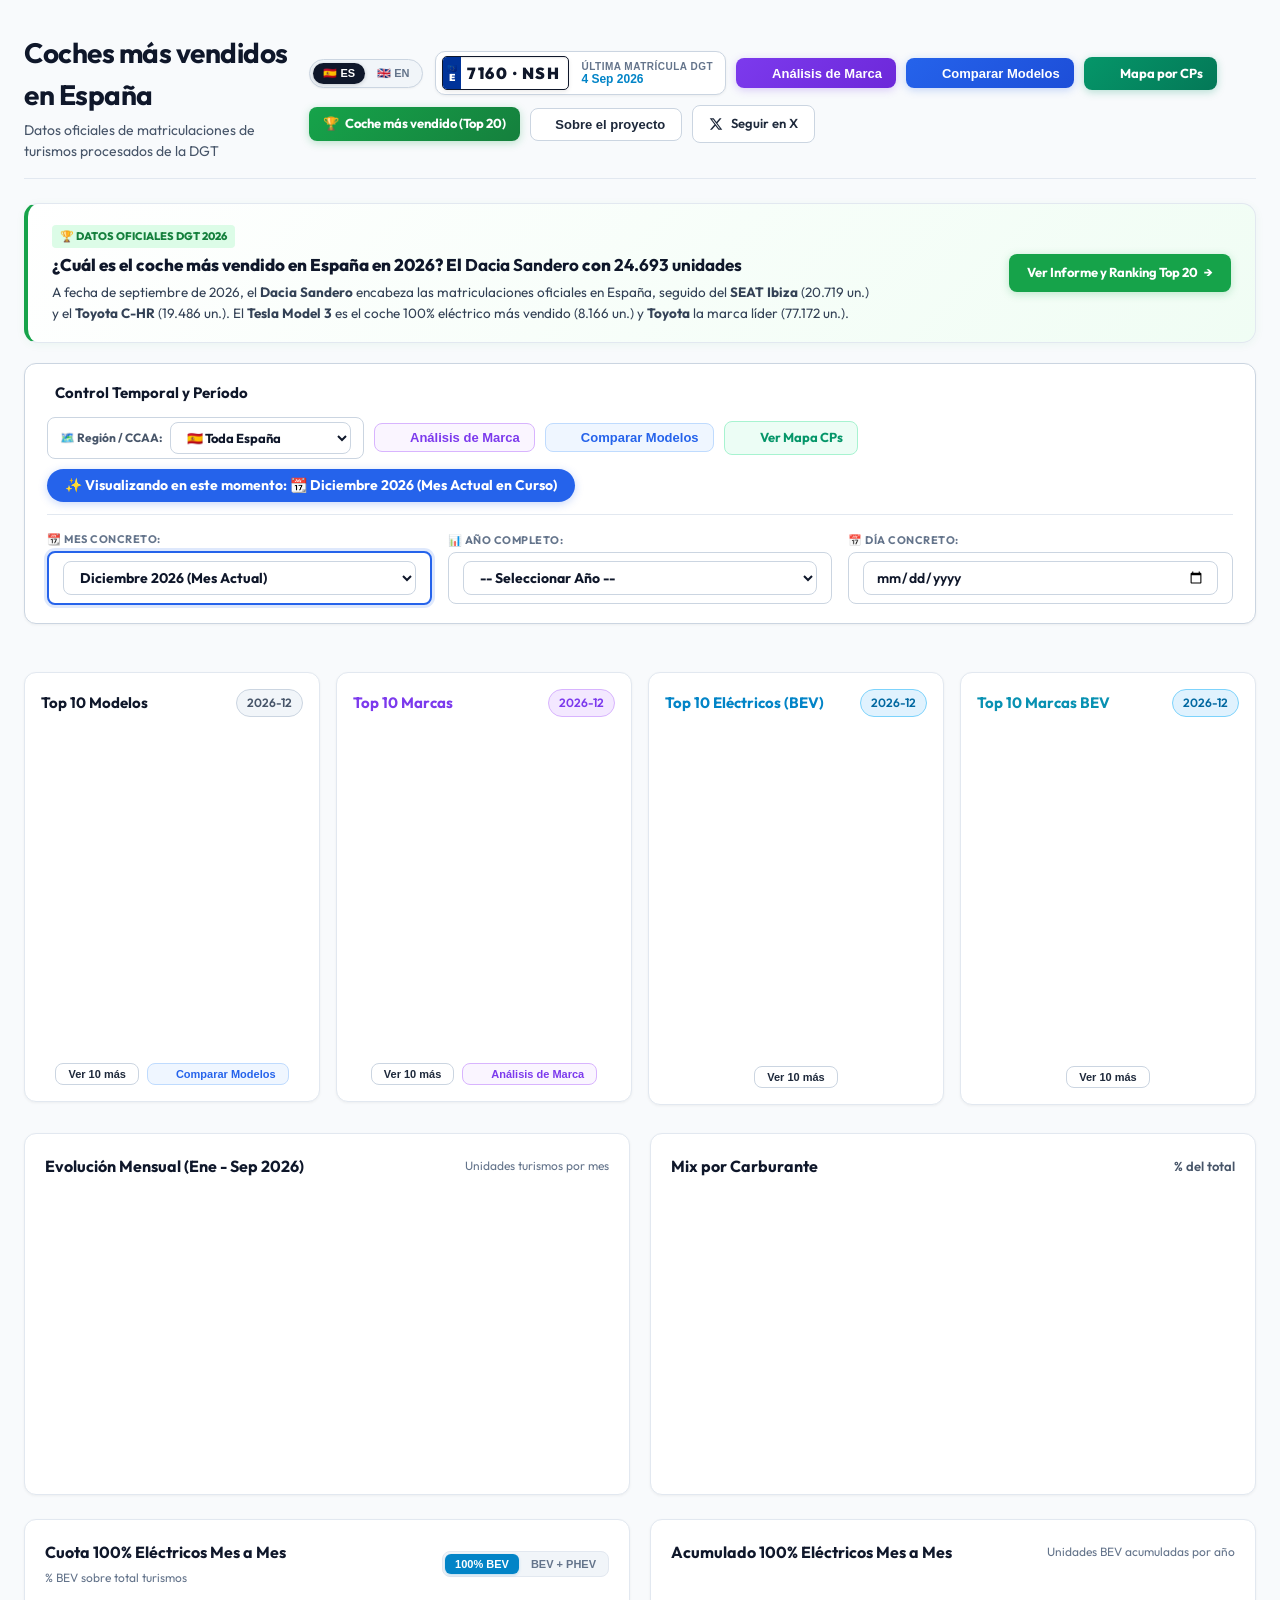
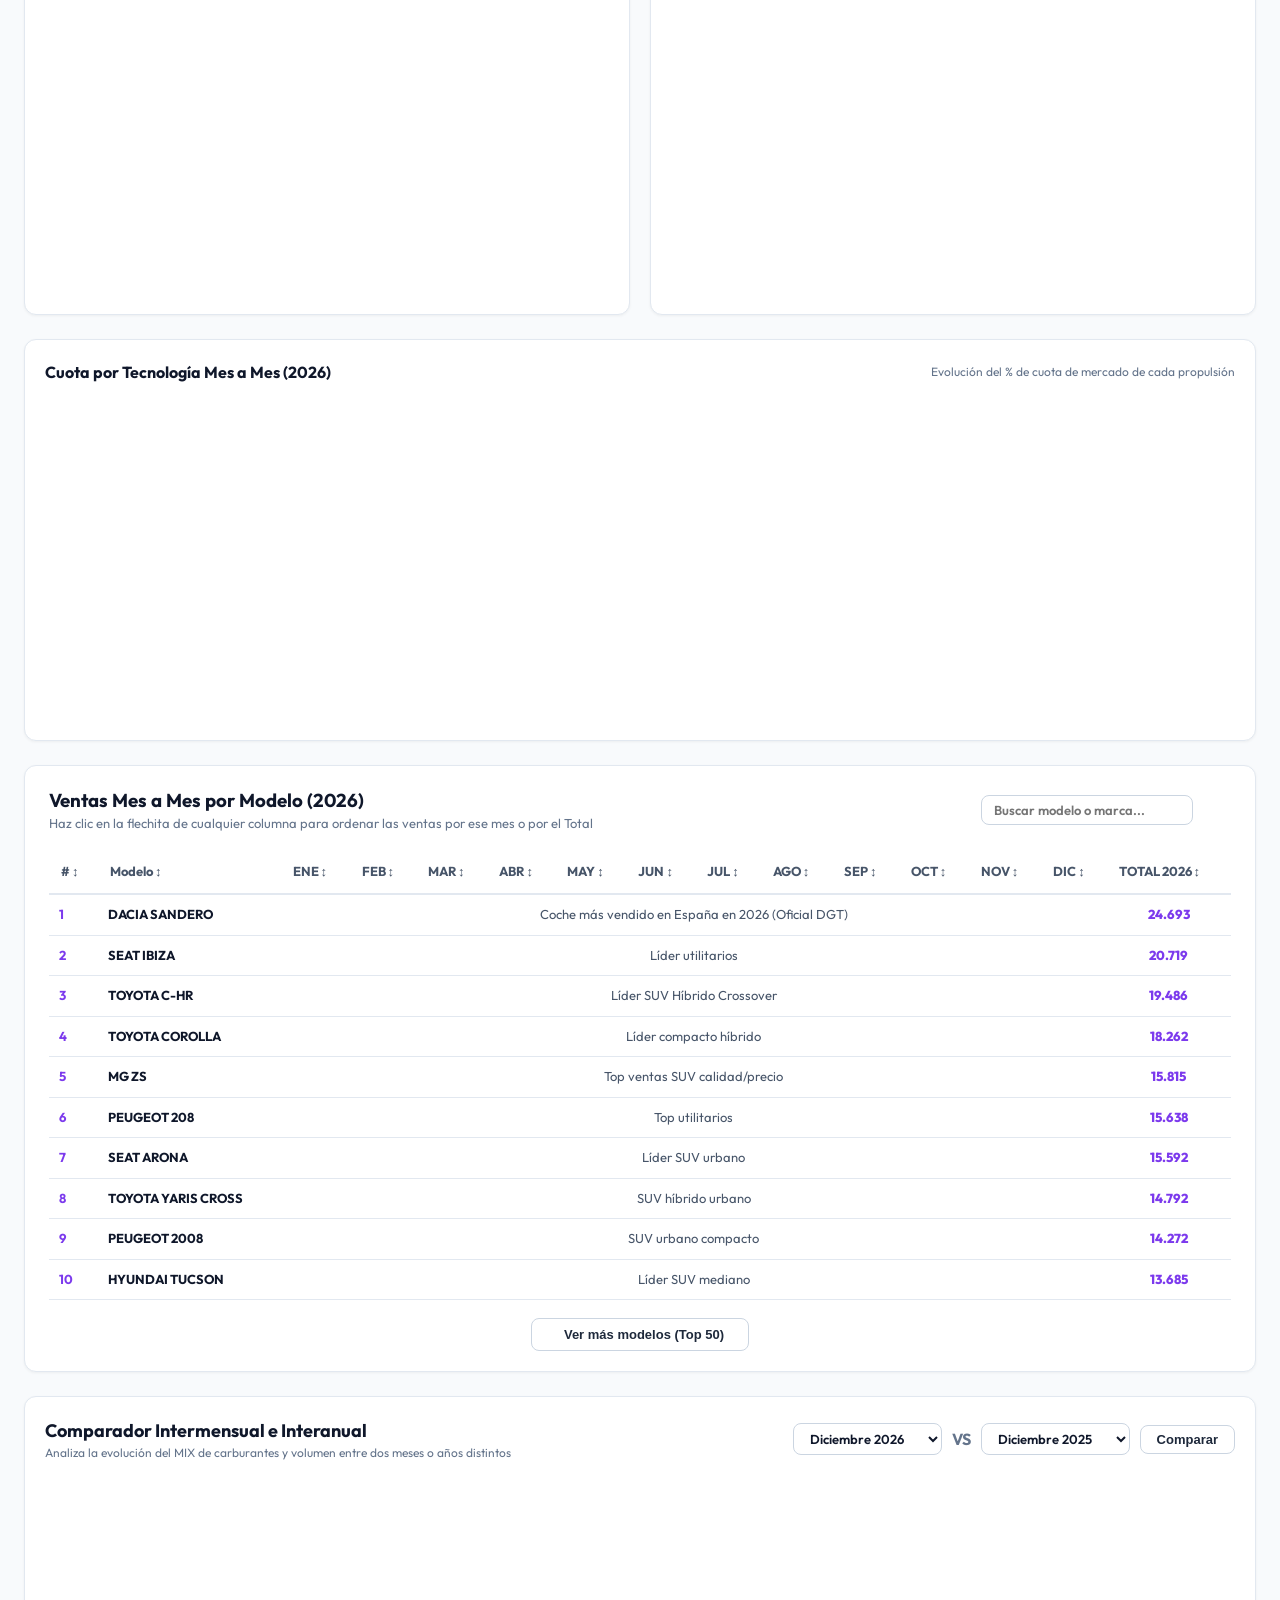
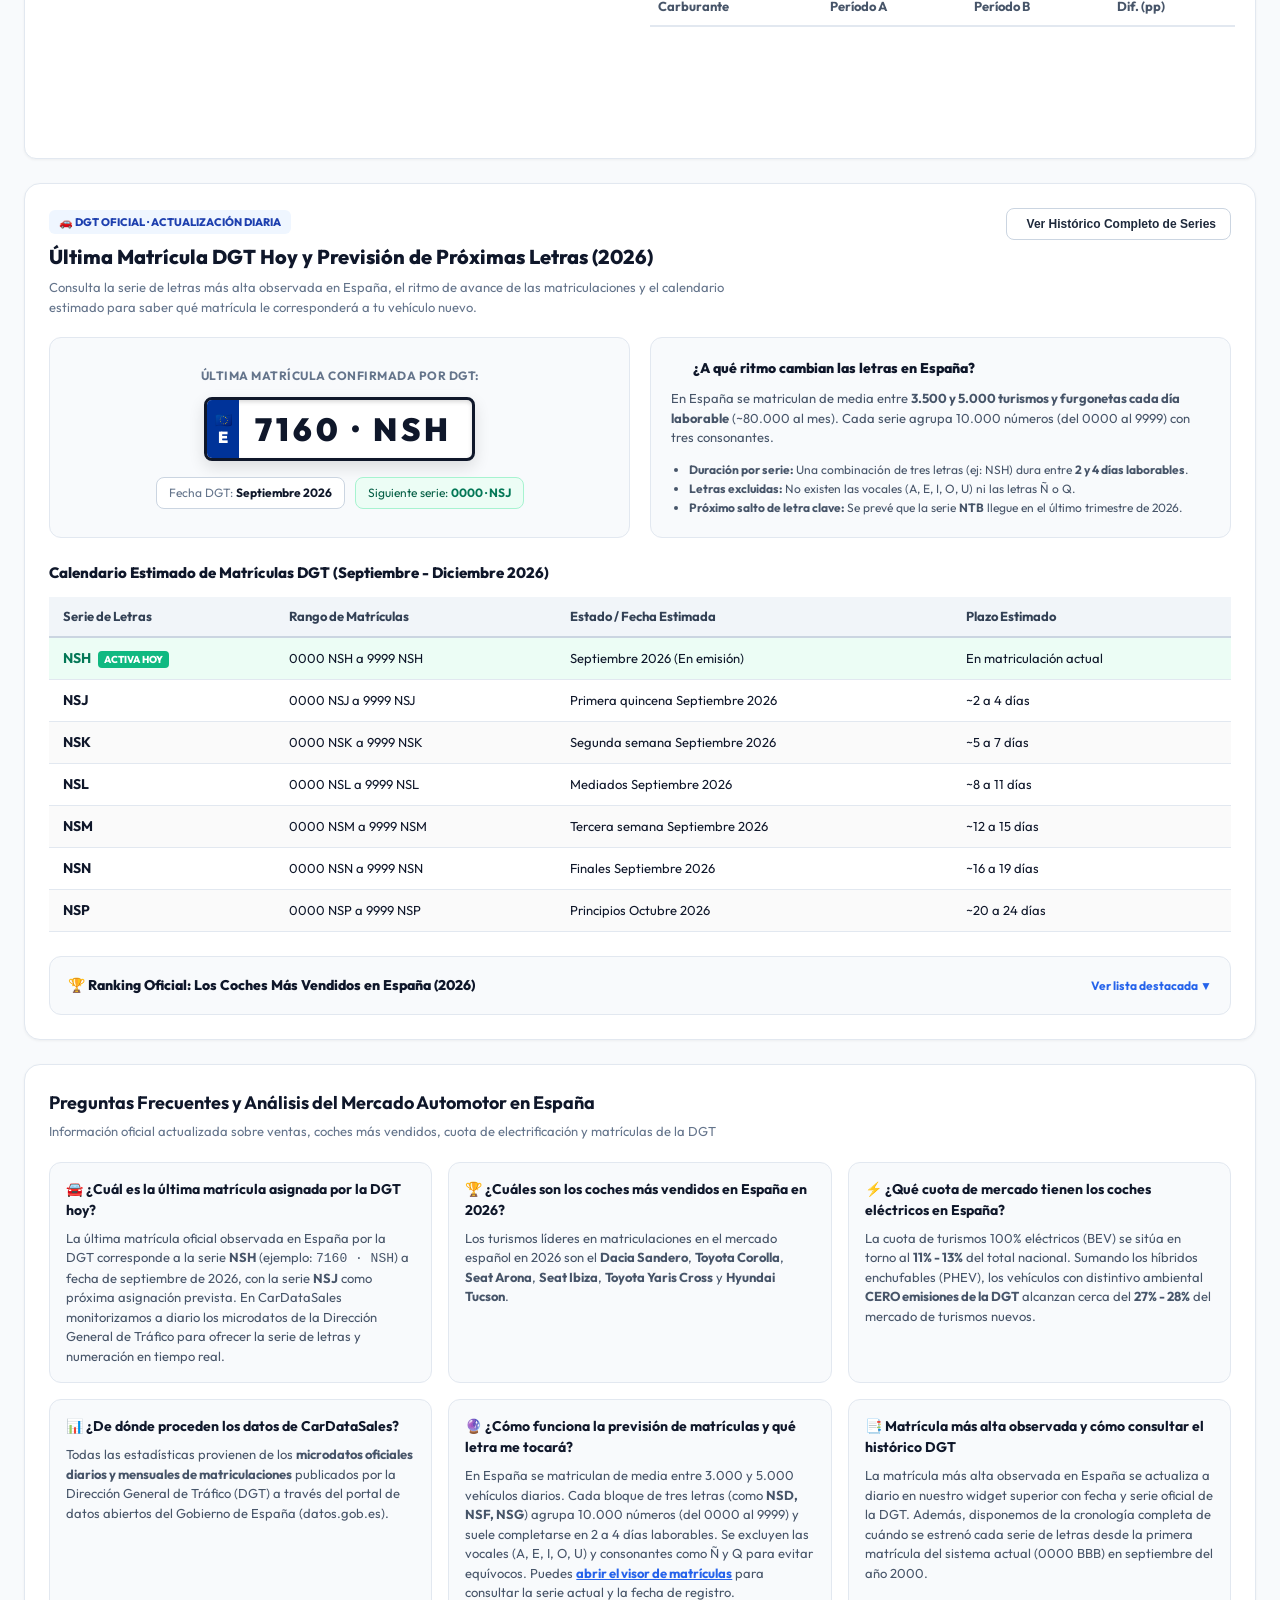
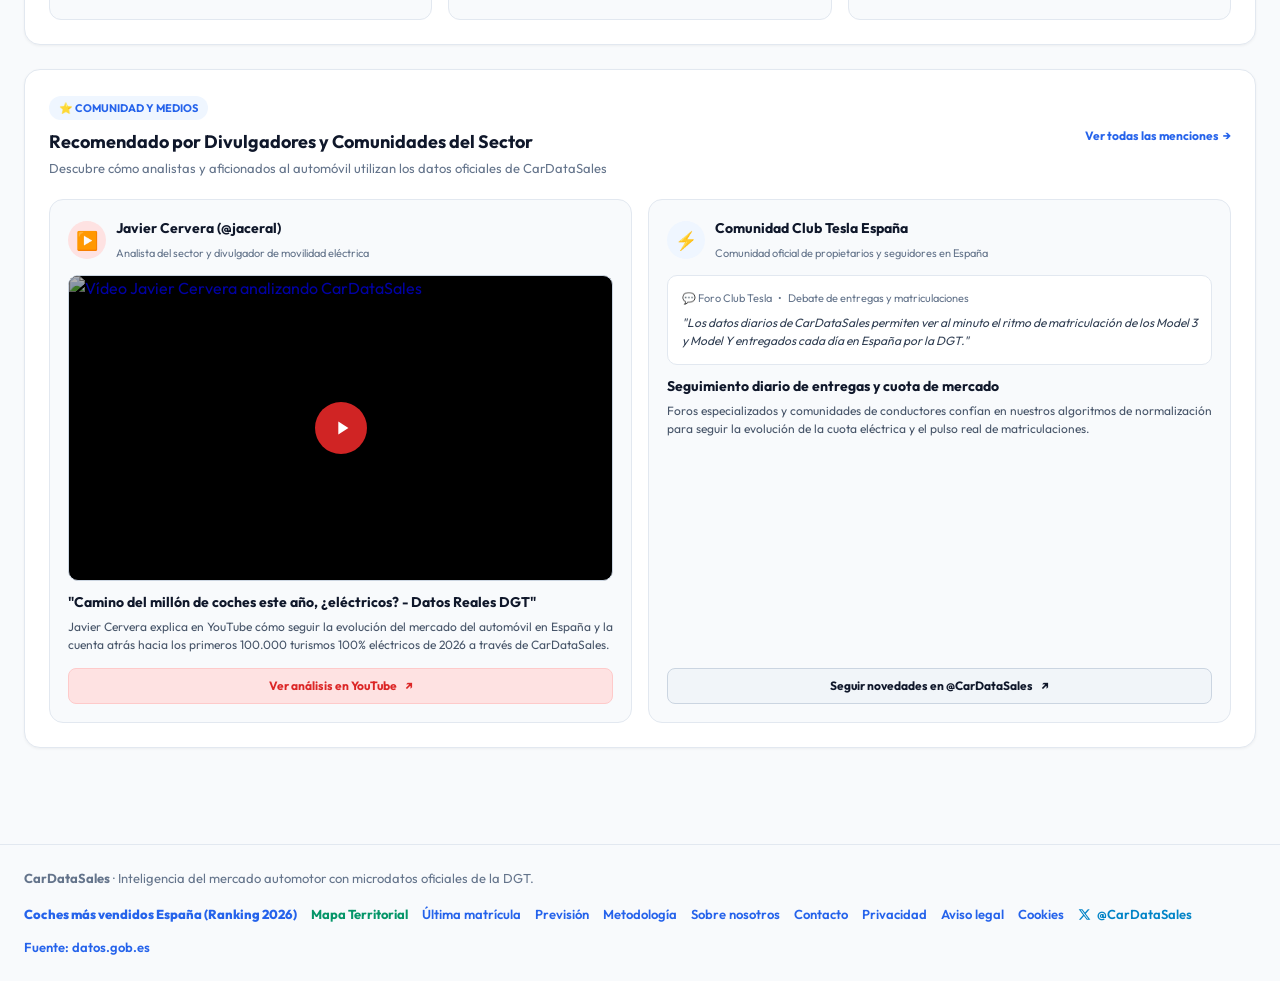
==== commit 6182feb5: "feat(i18n): add English/Spanish language toggle to dashboard and territorial map" ====
--- a/dashboard/index.html
+++ b/dashboard/index.html
@@ -265,13 +265,19 @@
             <!-- Header Section -->
             <header class="top-header">
                 <div class="header-title">
-                    <h1>Coches más vendidos en España</h1>
-                    <p class="subtitle">Datos oficiales de matriculaciones de turismos procesados de la DGT</p>
+                    <h1 data-i18n="header_title">Coches más vendidos en España</h1>
+                    <p class="subtitle" data-i18n="header_subtitle">Datos oficiales de matriculaciones de turismos procesados de la DGT</p>
                 </div>
                 
                 <div class="header-actions" style="display: flex; gap: 10px; align-items: center; flex-wrap: wrap;">
+                    <!-- Language Switcher Toggle (ES / EN) -->
+                    <div class="lang-switcher" id="lang-switcher" style="margin-right: 2px;">
+                        <button class="lang-btn active" data-lang="es">🇪🇸 ES</button>
+                        <button class="lang-btn" data-lang="en">🇬🇧 EN</button>
+                    </div>
+
                     <!-- DGT Spanish License Plate Widget -->
-                    <button class="dgt-plate-widget-btn" id="btn-open-plate-modal" title="Haz clic para ver el histórico de letras de la DGT">
+                    <button class="dgt-plate-widget-btn" id="btn-open-plate-modal" title="Haz clic para ver el histórico de letras de la DGT" data-i18n-title="plate_widget_tooltip">
                         <div class="spanish-plate-mini">
                             <div class="plate-blue-strip">
                                 <span class="eu-stars">🇪🇺</span>
@@ -280,7 +286,7 @@
                             <span class="plate-letters-bold" id="widget-plate-letters">7160 · NSH</span>
                         </div>
                         <div class="plate-widget-meta">
-                            <span class="meta-title">Última Matrícula DGT</span>
+                            <span class="meta-title" data-i18n="last_dgt_plate">Última Matrícula DGT</span>
                             <span class="meta-date" id="widget-plate-date">4 Sep 2026</span>
                         </div>
                     </button>
@@ -288,31 +294,31 @@
                     <!-- Brand Analysis Button in Header -->
                     <button class="btn btn-primary" id="btn-header-brand-analysis" style="background: linear-gradient(135deg, #7c3aed, #6d28d9); border: none; color: #ffffff; display: inline-flex; align-items: center; gap: 6px; font-weight: 700; box-shadow: 0 2px 8px rgba(124, 58, 237, 0.25); cursor: pointer; padding: 7px 14px; border-radius: 8px;">
                         <i data-lucide="bar-chart-2" style="width: 16px; height: 16px;"></i>
-                        <span>Análisis de Marca</span>
+                        <span data-i18n="btn_brand_analysis">Análisis de Marca</span>
                     </button>
 
                     <!-- Model Comparison Button in Header -->
                     <button class="btn btn-primary" id="btn-header-model-analysis" style="background: linear-gradient(135deg, #2563eb, #1d4ed8); border: none; color: #ffffff; display: inline-flex; align-items: center; gap: 6px; font-weight: 700; box-shadow: 0 2px 8px rgba(37, 99, 235, 0.25); cursor: pointer; padding: 7px 14px; border-radius: 8px;">
                         <i data-lucide="git-compare" style="width: 16px; height: 16px;"></i>
-                        <span>Comparar Modelos</span>
+                        <span data-i18n="btn_model_analysis">Comparar Modelos</span>
                     </button>
 
                     <!-- Interactive Territorial Map Button -->
-                    <a href="/mapa" class="btn btn-primary" id="btn-header-mapa" style="background: linear-gradient(135deg, #059669, #047857); border: none; color: #ffffff; display: inline-flex; align-items: center; gap: 6px; font-weight: 700; box-shadow: 0 2px 8px rgba(5, 150, 105, 0.28); text-decoration: none; padding: 7px 14px; border-radius: 8px; cursor: pointer;" title="Explorar mapa territorial de matriculaciones por Códigos Postales y Provincias">
+                    <a href="/mapa" class="btn btn-primary" id="btn-header-mapa" style="background: linear-gradient(135deg, #059669, #047857); border: none; color: #ffffff; display: inline-flex; align-items: center; gap: 6px; font-weight: 700; box-shadow: 0 2px 8px rgba(5, 150, 105, 0.28); text-decoration: none; padding: 7px 14px; border-radius: 8px; cursor: pointer;" title="Explorar mapa territorial de matriculaciones por Códigos Postales y Provincias" data-i18n-title="btn_mapa_tooltip">
                         <i data-lucide="map-pin" style="width: 16px; height: 16px;"></i>
-                        <span>Mapa por CPs</span>
+                        <span data-i18n="btn_mapa">Mapa por CPs</span>
                     </a>
 
                     <!-- Top Ventas 2026 Ranking Button in Header -->
                     <a href="/coches-mas-vendidos-espana" class="btn btn-primary" id="btn-header-top-sales" style="background: linear-gradient(135deg, #16a34a, #15803d); border: none; color: #ffffff; display: inline-flex; align-items: center; gap: 6px; font-weight: 700; box-shadow: 0 2px 8px rgba(22, 163, 74, 0.28); text-decoration: none; padding: 7px 14px; border-radius: 8px; cursor: pointer;" title="Ranking oficial de coches más vendidos en España">
                         <span>🏆</span>
-                        <span>Coche más vendido (Top 20)</span>
+                        <span data-i18n="btn_top_sales">Coche más vendido (Top 20)</span>
                     </a>
 
                     <!-- About Project Button -->
                     <button class="btn btn-secondary" id="btn-open-about-modal">
                         <i data-lucide="info"></i>
-                        <span>Sobre el proyecto</span>
+                        <span data-i18n="btn_about">Sobre el proyecto</span>
                     </button>
 
                     <!-- Follow on X / Twitter Button -->
@@ -320,7 +326,7 @@
                         <svg width="14" height="14" viewBox="0 0 24 24" fill="currentColor" aria-hidden="true">
                             <path d="M18.244 2.25h3.308l-7.227 8.26 8.502 11.24H16.17l-5.214-6.817L4.99 21.75H1.68l7.73-8.835L1.254 2.25H8.08l4.713 6.231zm-1.161 17.52h1.833L7.084 4.126H5.117z"/>
                         </svg>
-                        <span>Seguir en X</span>
+                        <span data-i18n="btn_follow_x">Seguir en X</span>
                     </a>
                 </div>
             </header>
@@ -330,7 +336,7 @@
                 <div style="display: flex; justify-content: space-between; align-items: center; flex-wrap: wrap; gap: 14px;">
                     <div style="max-width: 820px;">
                         <div style="display: inline-flex; align-items: center; gap: 6px; font-size: 11px; font-weight: 800; text-transform: uppercase; color: #15803d; margin-bottom: 6px; background: #dcfce7; padding: 3px 8px; border-radius: 4px;">
-                            <span>🏆 Datos Oficiales DGT 2026</span>
+                            <span data-i18n="featured_badge">🏆 Datos Oficiales DGT 2026</span>
                         </div>
                         <h2 style="font-size: 17px; font-weight: 800; color: #0f172a; margin: 0 0 6px 0; line-height: 1.35;">
                             ¿Cuál es el coche más vendido en España en 2026? El <strong>Dacia Sandero</strong> con <strong>24.693 unidades</strong>
@@ -341,7 +347,7 @@
                     </div>
                     <div style="display: flex; gap: 8px; align-items: center;">
                         <a href="/coches-mas-vendidos-espana" class="btn btn-primary" style="background: #16a34a; border: none; color: #ffffff; padding: 9px 18px; border-radius: 8px; font-size: 13px; font-weight: 700; text-decoration: none; display: inline-flex; align-items: center; gap: 6px; box-shadow: 0 2px 8px rgba(22, 163, 74, 0.25); white-space: nowrap;">
-                            <span>Ver Informe y Ranking Top 20</span>
+                            <span data-i18n="featured_btn">Ver Informe y Ranking Top 20</span>
                             <span>→</span>
                         </a>
                     </div>
@@ -353,15 +359,15 @@
                 <div style="display: flex; justify-content: space-between; align-items: center; border-bottom: 1px solid #e2e8f0; padding-bottom: 12px; flex-wrap: wrap; gap: 12px;">
                     <div style="display: flex; align-items: center; gap: 8px; font-weight: 700; font-size: 15px; color: #0f172a;">
                         <i data-lucide="calendar" style="color: #0284c7;"></i>
-                        <span>Control Temporal y Período</span>
+                        <span data-i18n="temporal_controls_title">Control Temporal y Período</span>
                     </div>
 
                     <div style="display: flex; align-items: center; gap: 10px; flex-wrap: wrap;">
                         <!-- Fast CCAA Picker in Main Control Bar -->
                         <div style="display: flex; align-items: center; gap: 8px; background: #ffffff; padding: 4px 12px; border-radius: 8px; border: 1px solid #cbd5e1;">
-                            <span style="font-size: 12px; color: #475569; font-weight: 700;">🗺️ Región / CCAA:</span>
+                            <span style="font-size: 12px; color: #475569; font-weight: 700;" data-i18n="region_ccaa_label">🗺️ Región / CCAA:</span>
                             <select id="quick-ccaa-select" style="background: transparent; border: none; color: #0f172a; font-weight: 700; outline: none; cursor: pointer;">
-                                <option value="" selected>🇪🇸 Toda España</option>
+                                <option value="" selected data-i18n="opt_all_spain">🇪🇸 Toda España</option>
                                 <option value="Andalucía">Andalucía</option>
                                 <option value="Aragón">Aragón</option>
                                 <option value="Asturias">Asturias</option>
@@ -386,19 +392,19 @@
                         <!-- Brand Analysis Quick Button in Toolbar -->
                         <button id="btn-toolbar-brand-analysis" class="btn" style="display: inline-flex; align-items: center; gap: 6px; padding: 6px 14px; font-size: 13px; font-weight: 700; border-radius: 8px; border: 1px solid #d8b4fe; background: #faf5ff; color: #7c3aed; cursor: pointer; transition: all 0.2s ease;">
                             <i data-lucide="bar-chart-2" style="width: 15px; height: 15px; color: #7c3aed;"></i>
-                            <span>Análisis de Marca</span>
+                            <span data-i18n="btn_brand_analysis">Análisis de Marca</span>
                         </button>
 
                         <!-- Model Comparison Quick Button in Toolbar -->
                         <button id="btn-toolbar-model-analysis" class="btn" style="display: inline-flex; align-items: center; gap: 6px; padding: 6px 14px; font-size: 13px; font-weight: 700; border-radius: 8px; border: 1px solid #bfdbfe; background: #eff6ff; color: #2563eb; cursor: pointer; transition: all 0.2s ease;">
                             <i data-lucide="git-compare" style="width: 15px; height: 15px; color: #2563eb;"></i>
-                            <span>Comparar Modelos</span>
+                            <span data-i18n="btn_model_analysis">Comparar Modelos</span>
                         </button>
 
                         <!-- Mapa Territorial Quick Button in Toolbar -->
-                        <a href="/mapa" id="btn-toolbar-mapa" class="btn" style="display: inline-flex; align-items: center; gap: 6px; padding: 6px 14px; font-size: 13px; font-weight: 700; border-radius: 8px; border: 1px solid #a7f3d0; background: #ecfdf5; color: #059669; text-decoration: none; cursor: pointer; transition: all 0.2s ease;" title="Explorar mapa territorial de matriculaciones por Códigos Postales y Provincias">
+                        <a href="/mapa" id="btn-toolbar-mapa" class="btn" style="display: inline-flex; align-items: center; gap: 6px; padding: 6px 14px; font-size: 13px; font-weight: 700; border-radius: 8px; border: 1px solid #a7f3d0; background: #ecfdf5; color: #059669; text-decoration: none; cursor: pointer; transition: all 0.2s ease;" title="Explorar mapa territorial de matriculaciones por Códigos Postales y Provincias" data-i18n-title="btn_mapa_tooltip">
                             <i data-lucide="map-pin" style="width: 15px; height: 15px; color: #059669;"></i>
-                            <span>Ver Mapa CPs</span>
+                            <span data-i18n="btn_view_map_cps">Ver Mapa CPs</span>
                         </a>
 
                         <div class="active-period-badge" id="active-period-tag" style="background: #2563eb; color: #ffffff; padding: 6px 18px; border-radius: 20px; font-size: 14px; font-weight: 700; box-shadow: 0 2px 8px rgba(37, 99, 235, 0.25);">
@@ -411,7 +417,7 @@
                 <div style="display: flex; flex-wrap: wrap; gap: 16px; align-items: center; justify-content: flex-start;">
                     <!-- 1. Seleccionar Mes Concreto (Defecto: Mes Actual) -->
                     <div style="display: flex; flex-direction: column; gap: 4px; flex: 1; min-width: 200px;">
-                        <span style="font-size: 11px; text-transform: uppercase; letter-spacing: 0.5px; color: #64748b; font-weight: 700;">📆 Mes Concreto:</span>
+                        <span style="font-size: 11px; text-transform: uppercase; letter-spacing: 0.5px; color: #64748b; font-weight: 700;" data-i18n="lbl_select_month">📆 Mes Concreto:</span>
                         <div id="container-month-select" style="display: flex; align-items: center; gap: 6px; background: #ffffff; padding: 8px 14px; border-radius: 8px; border: 2px solid #2563eb; box-shadow: 0 0 0 3px rgba(37, 99, 235, 0.15); transition: all 0.2s ease;">
                             <select id="quick-month-select" style="background: transparent; border: none; color: #0f172a; font-weight: 700; outline: none; cursor: pointer; width: 100%; font-size: 14px;">
                                 <!-- Injected dynamically with ALL historical months -->
@@ -421,10 +427,10 @@
 
                     <!-- 2. Seleccionar Año Completo -->
                     <div style="display: flex; flex-direction: column; gap: 4px; flex: 1; min-width: 180px;">
-                        <span style="font-size: 11px; text-transform: uppercase; letter-spacing: 0.5px; color: #64748b; font-weight: 700;">📊 Año Completo:</span>
+                        <span style="font-size: 11px; text-transform: uppercase; letter-spacing: 0.5px; color: #64748b; font-weight: 700;" data-i18n="lbl_select_year">📊 Año Completo:</span>
                         <div id="container-year-select" style="display: flex; align-items: center; gap: 6px; background: #ffffff; padding: 8px 14px; border-radius: 8px; border: 1px solid #cbd5e1; transition: all 0.2s ease;">
                             <select id="quick-year-select" style="background: transparent; border: none; color: #0f172a; font-weight: 700; outline: none; cursor: pointer; width: 100%; font-size: 14px;">
-                                <option value="" style="font-weight:700; color:#94a3b8;">-- Seleccionar Año --</option>
+                                <option value="" style="font-weight:700; color:#94a3b8;" data-i18n="opt_select_year">-- Seleccionar Año --</option>
                                 <option value="2026">Año 2026 Completo</option>
                                 <option value="2025">Año 2025 Completo</option>
                                 <option value="2024">Año 2024 Completo</option>
@@ -434,7 +440,7 @@
 
                     <!-- 3. Seleccionar Día Concreto -->
                     <div style="display: flex; flex-direction: column; gap: 4px; flex: 1; min-width: 180px;">
-                        <span style="font-size: 11px; text-transform: uppercase; letter-spacing: 0.5px; color: #64748b; font-weight: 700;">📅 Día Concreto:</span>
+                        <span style="font-size: 11px; text-transform: uppercase; letter-spacing: 0.5px; color: #64748b; font-weight: 700;" data-i18n="lbl_select_day">📅 Día Concreto:</span>
                         <div id="container-date-select" style="display: flex; align-items: center; gap: 6px; background: #ffffff; padding: 8px 14px; border-radius: 8px; border: 1px solid #cbd5e1; transition: all 0.2s ease;">
                             <input type="date" id="single-date-picker" style="background: transparent; border: none; color: #0f172a; outline: none; cursor: pointer; font-family: inherit; font-weight: 600; width: 100%; font-size: 14px;">
                         </div>
@@ -518,7 +524,7 @@
                     </div>
                     <div style="text-align: center; margin-top: 12px;">
                         <button id="btn-extend-ev-brands" class="btn btn-secondary" style="padding: 4px 12px; font-size: 11px;">
-                            <span>Ver 10 más</span>
+                            <span data-i18n="btn_show_more">Ver 10 más</span>
                         </button>
                     </div>
                 </div>
@@ -530,7 +536,7 @@
                 <div class="glass-panel chart-card">
                     <div class="chart-header">
                         <h3 id="monthly-evolution-title">Evolución Mensual (Ene - Sep 2026)</h3>
-                        <span class="text-muted" style="font-size: 12px; color: #64748b;">Unidades turismos por mes</span>
+                        <span class="text-muted" style="font-size: 12px; color: #64748b;" data-i18n="sub_monthly_evolution">Unidades turismos por mes</span>
                     </div>
                     <div class="chart-container" style="height: 280px;">
                         <canvas id="monthlyEvolutionChart"></canvas>
@@ -540,9 +546,9 @@
                 <!-- Mix por Carburante Doughnut Chart -->
                 <div class="glass-panel chart-card">
                     <div class="chart-header">
-                        <h3>Mix por Carburante</h3>
+                        <h3 data-i18n="title_fuel_mix">Mix por Carburante</h3>
                         <div class="chart-legend-indicator" style="color: #475569; font-weight: 600; font-size: 13px;">
-                            <span class="dot text-cyan"></span> % del total
+                            <span class="dot text-cyan"></span> <span data-i18n="fuel_mix_pct">% del total</span>
                         </div>
                     </div>
                     <div class="chart-container" style="height: 280px;">
@@ -557,8 +563,8 @@
                 <div class="glass-panel chart-card">
                     <div class="chart-header" style="display: flex; justify-content: space-between; align-items: center; flex-wrap: wrap; gap: 8px;">
                         <div>
-                            <h3 id="chart-ev-quota-title">Cuota 100% Eléctricos Mes a Mes</h3>
-                            <span class="text-muted" style="font-size: 12px; color: #64748b;" id="chart-ev-quota-sub">% BEV sobre total turismos</span>
+                            <h3 id="chart-ev-quota-title" data-i18n="title_ev_quota">Cuota 100% Eléctricos Mes a Mes</h3>
+                            <span class="text-muted" style="font-size: 12px; color: #64748b;" id="chart-ev-quota-sub" data-i18n="sub_ev_quota">% BEV sobre total turismos</span>
                         </div>
                         <div class="chart-toggle-group">
                             <button class="chart-toggle-btn active" id="toggle-quota-chart-bev">100% BEV</button>
@@ -573,8 +579,8 @@
                 <!-- 2. Acumulado 100% Eléctricos Mes a Mes (Multi-año) -->
                 <div class="glass-panel chart-card">
                     <div class="chart-header">
-                        <h3>Acumulado 100% Eléctricos Mes a Mes</h3>
-                        <span class="text-muted" style="font-size: 12px; color: #64748b;">Unidades BEV acumuladas por año</span>
+                        <h3 data-i18n="title_ev_cumulative">Acumulado 100% Eléctricos Mes a Mes</h3>
+                        <span class="text-muted" style="font-size: 12px; color: #64748b;" data-i18n="sub_ev_cumulative">Unidades BEV acumuladas por año</span>
                     </div>
                     <div class="chart-container" style="height: 290px;">
                         <canvas id="evCumulativeTrendChart"></canvas>
@@ -586,8 +592,8 @@
             <section class="mb-4">
                 <div class="glass-panel chart-card p-4">
                     <div class="chart-header" style="margin-bottom: 16px;">
-                        <h3 id="all-tech-quota-title">Cuota por Tecnología Mes a Mes (2026)</h3>
-                        <span class="text-muted" style="font-size: 12px; color: #64748b;">Evolución del % de cuota de mercado de cada propulsión</span>
+                        <h3 id="all-tech-quota-title" data-i18n="title_tech_quota">Cuota por Tecnología Mes a Mes (2026)</h3>
+                        <span class="text-muted" style="font-size: 12px; color: #64748b;" data-i18n="sub_tech_quota">Evolución del % de cuota de mercado de cada propulsión</span>
                     </div>
                     <div class="chart-container" style="height: 320px;">
                         <canvas id="allTechQuotaChart"></canvas>
@@ -600,12 +606,12 @@
                 <div style="display: flex; justify-content: space-between; align-items: center; margin-bottom: 16px; flex-wrap: wrap; gap: 12px;">
                     <div>
                         <h3 class="section-title">Ventas Mes a Mes por Modelo (<span id="matrix-year-title">2026</span>)</h3>
-                        <p style="font-size: 13px; color: #64748b; margin: 0;">Haz clic en la flechita de cualquier columna para ordenar las ventas por ese mes o por el Total</p>
+                        <p style="font-size: 13px; color: #64748b; margin: 0;" data-i18n="sub_matrix_table">Haz clic en la flechita de cualquier columna para ordenar las ventas por ese mes o por el Total</p>
                     </div>
                     <div style="display: flex; gap: 10px; align-items: center;">
                         <div class="search-input-wrapper" style="width: 250px;">
                             <i data-lucide="search"></i>
-                            <input type="text" id="matrix-search" class="search-input" placeholder="Buscar modelo o marca...">
+                            <input type="text" id="matrix-search" class="search-input" placeholder="Buscar modelo o marca..." data-i18n-placeholder="search_model_or_brand">
                         </div>
                     </div>
                 </div>
@@ -700,7 +706,7 @@
                 <div style="text-align: center; margin-top: 16px;">
                     <button id="btn-load-more-matrix" class="btn btn-secondary" style="padding: 8px 24px;">
                         <i data-lucide="chevron-down"></i>
-                        <span>Ver más modelos (Top 50)</span>
+                        <span data-i18n="btn_load_more_matrix">Ver más modelos (Top 50)</span>
                     </button>
                 </div>
             </section>
@@ -709,8 +715,8 @@
             <section id="section-compare" class="glass-panel mb-4" style="padding: 20px;">
                 <div style="display: flex; justify-content: space-between; align-items: center; margin-bottom: 16px; flex-wrap: wrap; gap: 12px;">
                     <div>
-                        <h3 style="font-size: 18px; font-weight: 700; color: #0f172a;">Comparador Intermensual e Interanual</h3>
-                        <p style="font-size: 12px; color: #64748b;">Analiza la evolución del MIX de carburantes y volumen entre dos meses o años distintos</p>
+                        <h3 style="font-size: 18px; font-weight: 700; color: #0f172a;" data-i18n="title_comparator">Comparador Intermensual e Interanual</h3>
+                        <p style="font-size: 12px; color: #64748b;" data-i18n="sub_comparator">Analiza la evolución del MIX de carburantes y volumen entre dos meses o años distintos</p>
                     </div>
                     <div style="display: flex; gap: 10px; align-items: center;">
                         <select id="compare-month-a" style="background: #ffffff; border: 1px solid #cbd5e1; color: #0f172a; padding: 6px 12px; border-radius: 8px; font-size: 13px; font-weight: 600;">
@@ -720,7 +726,7 @@
                         <select id="compare-month-b" style="background: #ffffff; border: 1px solid #cbd5e1; color: #0f172a; padding: 6px 12px; border-radius: 8px; font-size: 13px; font-weight: 600;">
                             <!-- Injected dynamically with ALL historical months -->
                         </select>
-                        <button id="btn-compare" class="btn btn-secondary" style="padding: 6px 16px;">Comparar</button>
+                        <button id="btn-compare" class="btn btn-secondary" style="padding: 6px 16px;" data-i18n="btn_compare">Comparar</button>
                     </div>
                 </div>
 
@@ -732,10 +738,10 @@
                         <table style="width: 100%; border-collapse: collapse; font-size: 13px; color: #0f172a;">
                             <thead>
                                 <tr style="border-bottom: 2px solid #e2e8f0; color: #475569; text-align: left; font-weight: 700;">
-                                    <th style="padding: 8px;">Carburante</th>
-                                    <th style="padding: 8px;">Período A</th>
-                                    <th style="padding: 8px;">Período B</th>
-                                    <th style="padding: 8px;">Dif. (pp)</th>
+                                    <th style="padding: 8px;" data-i18n="th_fuel">Carburante</th>
+                                    <th style="padding: 8px;" data-i18n="th_period_a">Período A</th>
+                                    <th style="padding: 8px;" data-i18n="th_period_b">Período B</th>
+                                    <th style="padding: 8px;" data-i18n="th_diff_pp">Dif. (pp)</th>
                                 </tr>
                             </thead>
                             <tbody id="compare-table-body">
@@ -1143,8 +1149,25 @@
 
                 <!-- Tab 2: Yearly -->
                 <div class="brand-tab-pane" id="brand-tab-yearly" style="display: none;">
-                    <div class="modal-chart-container" style="height: 320px;">
+                    <div style="display: flex; justify-content: space-between; align-items: center; margin-bottom: 12px; flex-wrap: wrap; gap: 8px;">
+                        <div>
+                            <span style="font-size: 13px; font-weight: 700; color: #334155;" id="brand-yearly-subtitle">
+                                Evolución por Trimestres (Q1-Q4)
+                            </span>
+                            <span style="font-size: 11px; color: #94a3b8; margin-left: 6px;" id="brand-yearly-period-hint">
+                                (2024 - 2026)
+                            </span>
+                        </div>
+                        <div class="chart-toggle-group" id="brand-yearly-mode-toggle">
+                            <button type="button" class="chart-toggle-btn active" data-mode="quarterly">Por Trimestres (Q1-Q4)</button>
+                            <button type="button" class="chart-toggle-btn" data-mode="yearly">Total Anual</button>
+                        </div>
+                    </div>
+                    <div class="modal-chart-container" style="height: 330px;">
                         <canvas id="brandYearlyChart"></canvas>
+                    </div>
+                    <div id="brand-yearly-footnote" style="font-size: 11px; color: #94a3b8; text-align: right; margin-top: 6px;">
+                        *2026 Q3 en curso hasta cierre del trimestre
                     </div>
                 </div>
 
@@ -1542,9 +1565,10 @@
     </footer>
 
     <!-- Scripts -->
-    <script src="js/charts.js?v=20260913_models_v2"></script>
-    <script src="js/components.js?v=20260921_kpi"></script>
+    <script src="js/i18n.js?v=20260922_v1"></script>
+    <script src="js/charts.js?v=20260922_v1"></script>
+    <script src="js/components.js?v=20260922_v1"></script>
     <script src="js/insights.js?v=20260913_models_v2"></script>
-    <script src="js/app.js?v=20260913_models_v2"></script>
+    <script src="js/app.js?v=20260922_v1"></script>
 </body>
 </html>
--- a/dashboard/css/styles.css
+++ b/dashboard/css/styles.css
@@ -1137,4 +1137,42 @@
     box-shadow: 0 1px 3px rgba(2, 132, 199, 0.25);
 }
 
-
+/* Language Switcher Component */
+.lang-switcher {
+    display: inline-flex;
+    align-items: center;
+    background: #f1f5f9;
+    padding: 3px;
+    border-radius: 9999px;
+    border: 1px solid #cbd5e1;
+    gap: 2px;
+    box-shadow: 0 1px 2px rgba(0, 0, 0, 0.04);
+}
+
+.lang-btn {
+    border: none;
+    background: transparent;
+    padding: 5px 10px;
+    border-radius: 9999px;
+    font-size: 11px;
+    font-weight: 700;
+    color: #64748b;
+    cursor: pointer;
+    transition: all 0.2s cubic-bezier(0.4, 0, 0.2, 1);
+    display: inline-flex;
+    align-items: center;
+    gap: 4px;
+    line-height: 1;
+}
+
+.lang-btn:hover {
+    color: #0f172a;
+}
+
+.lang-btn.active {
+    background: #0f172a;
+    color: #ffffff;
+    box-shadow: 0 1px 4px rgba(15, 23, 42, 0.2);
+}
+
+
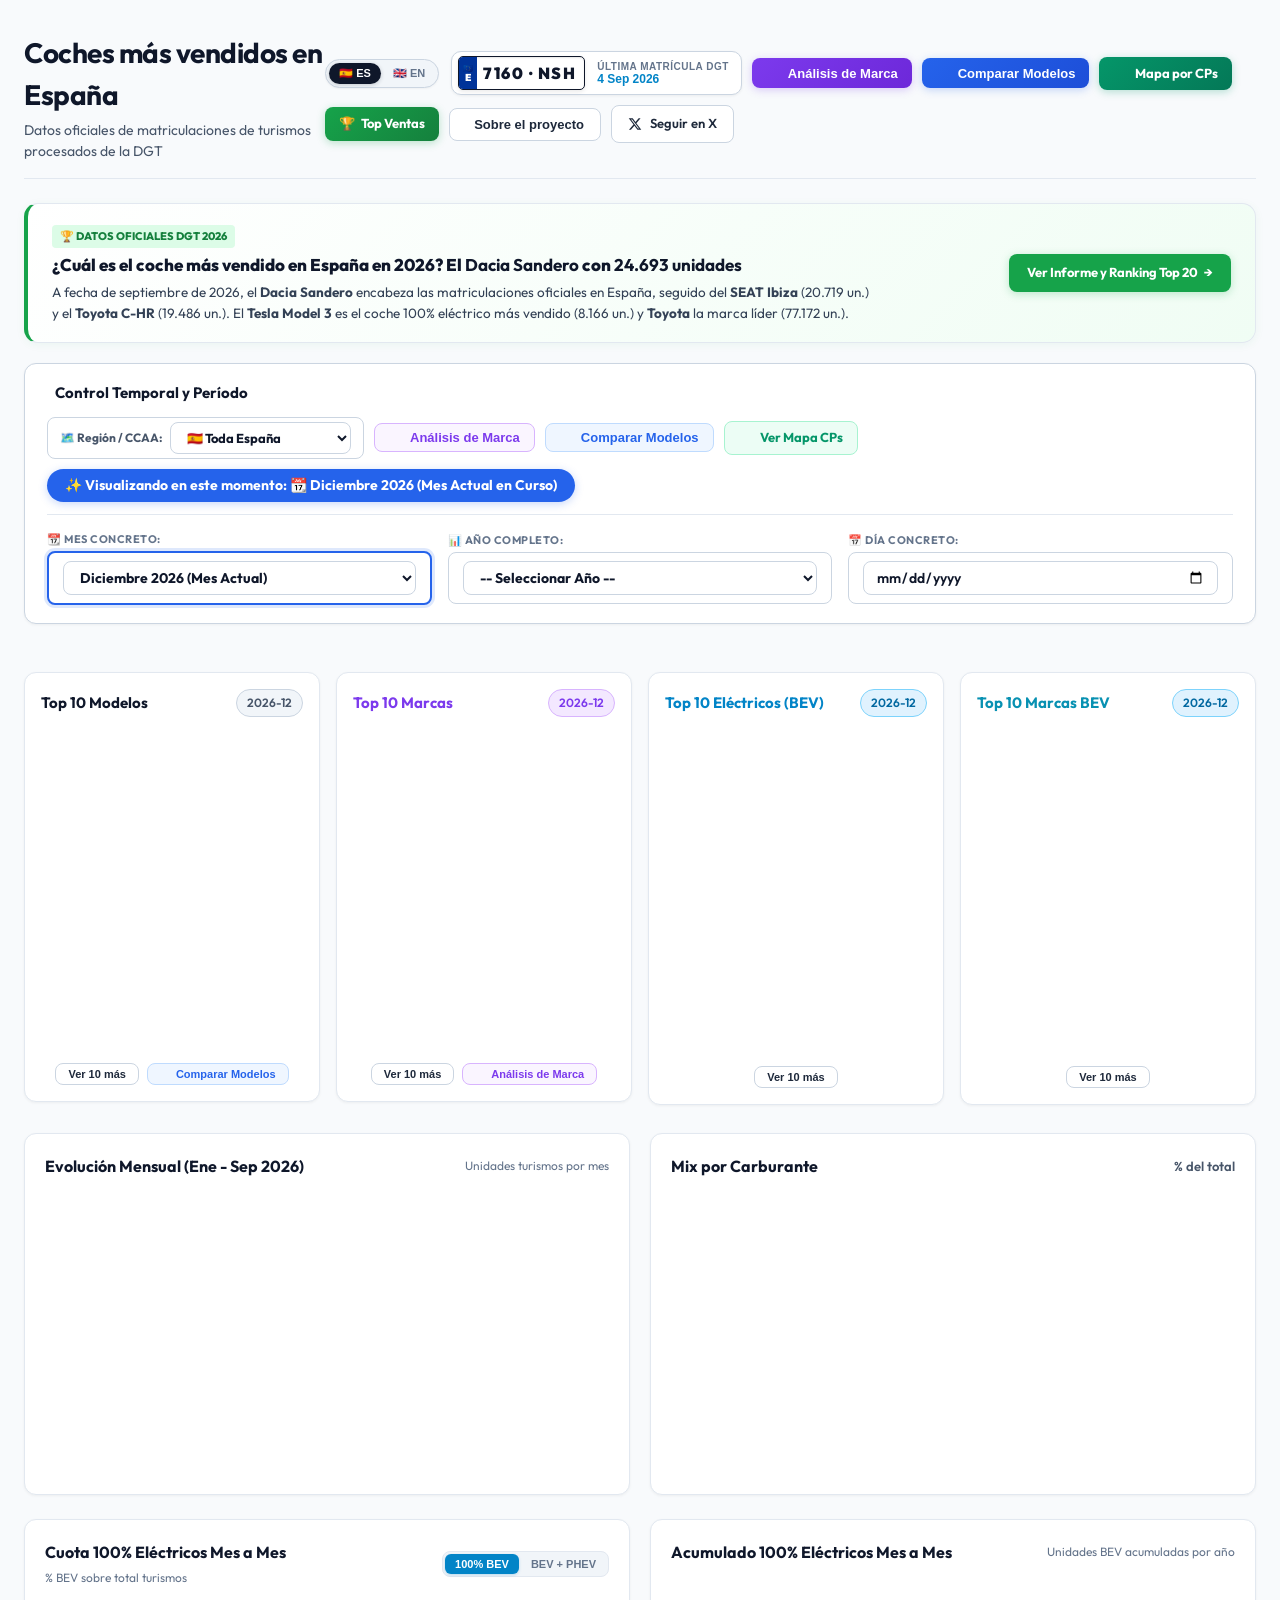
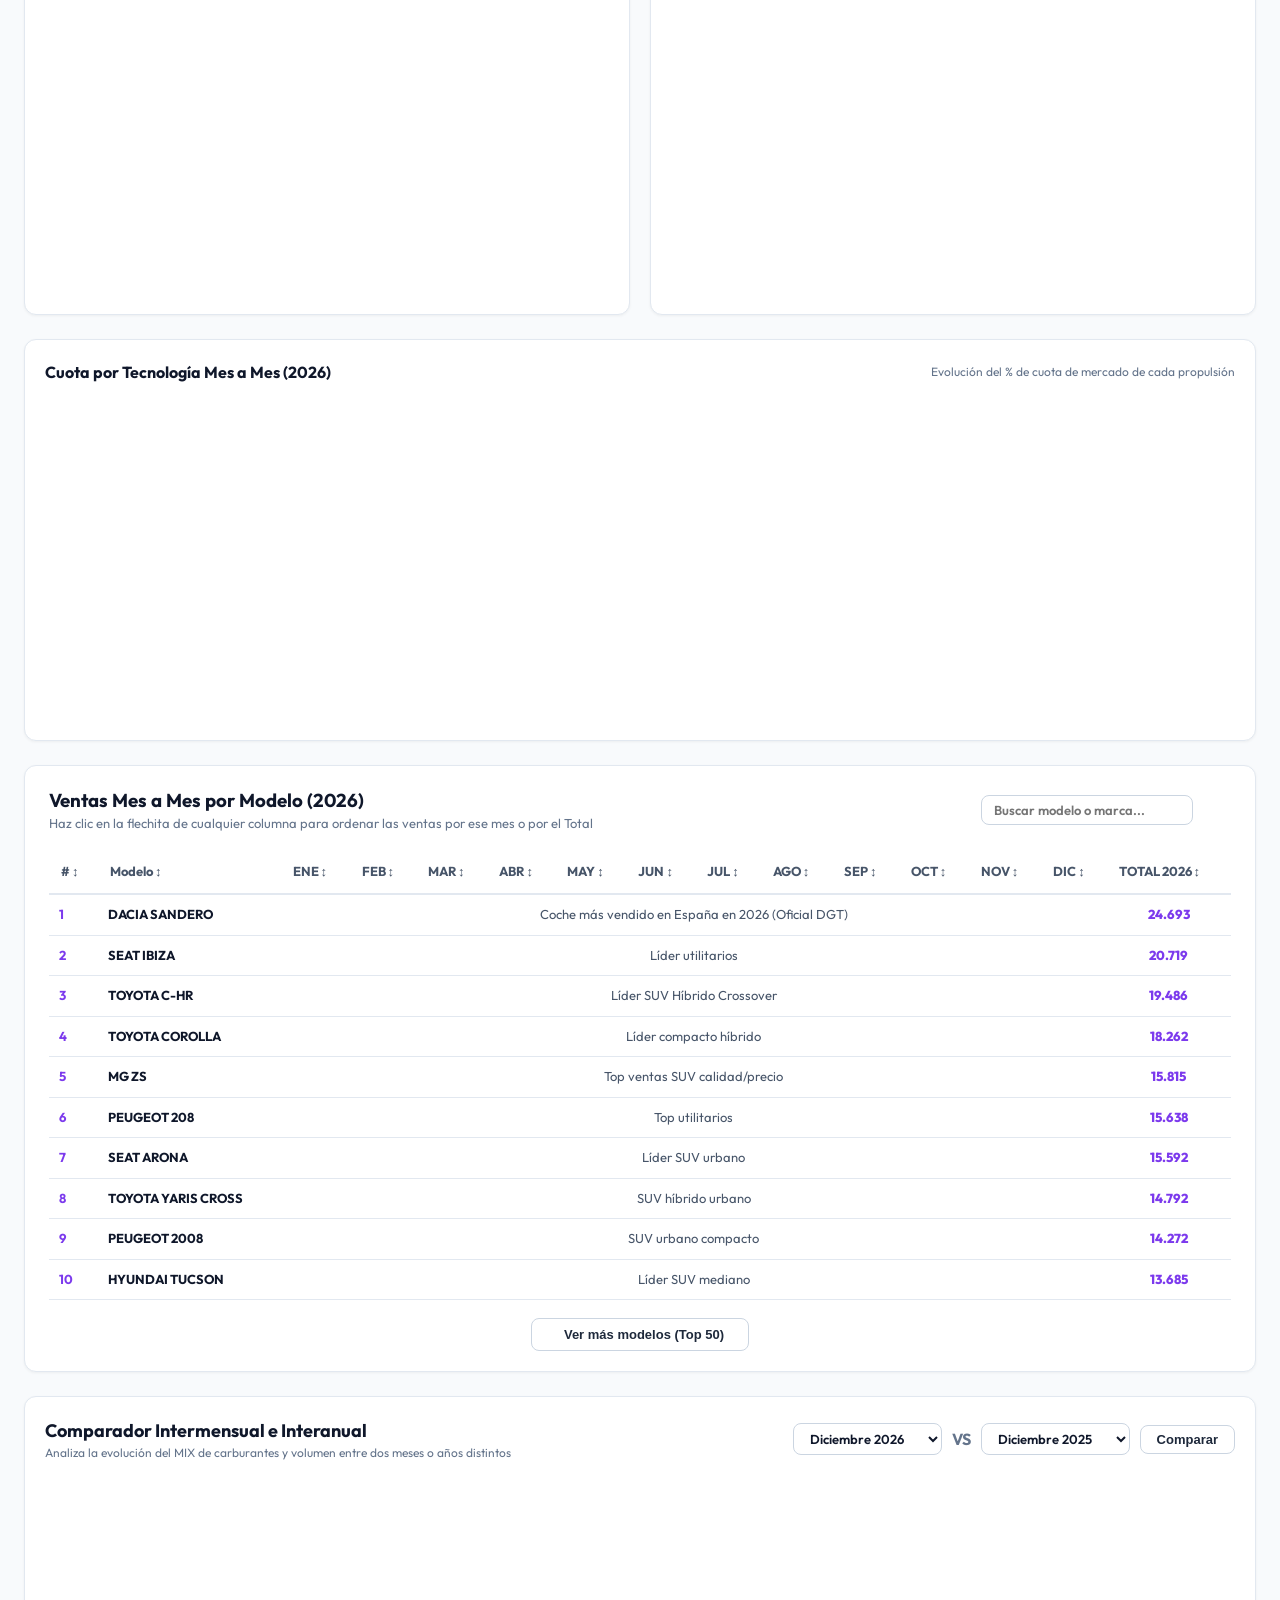
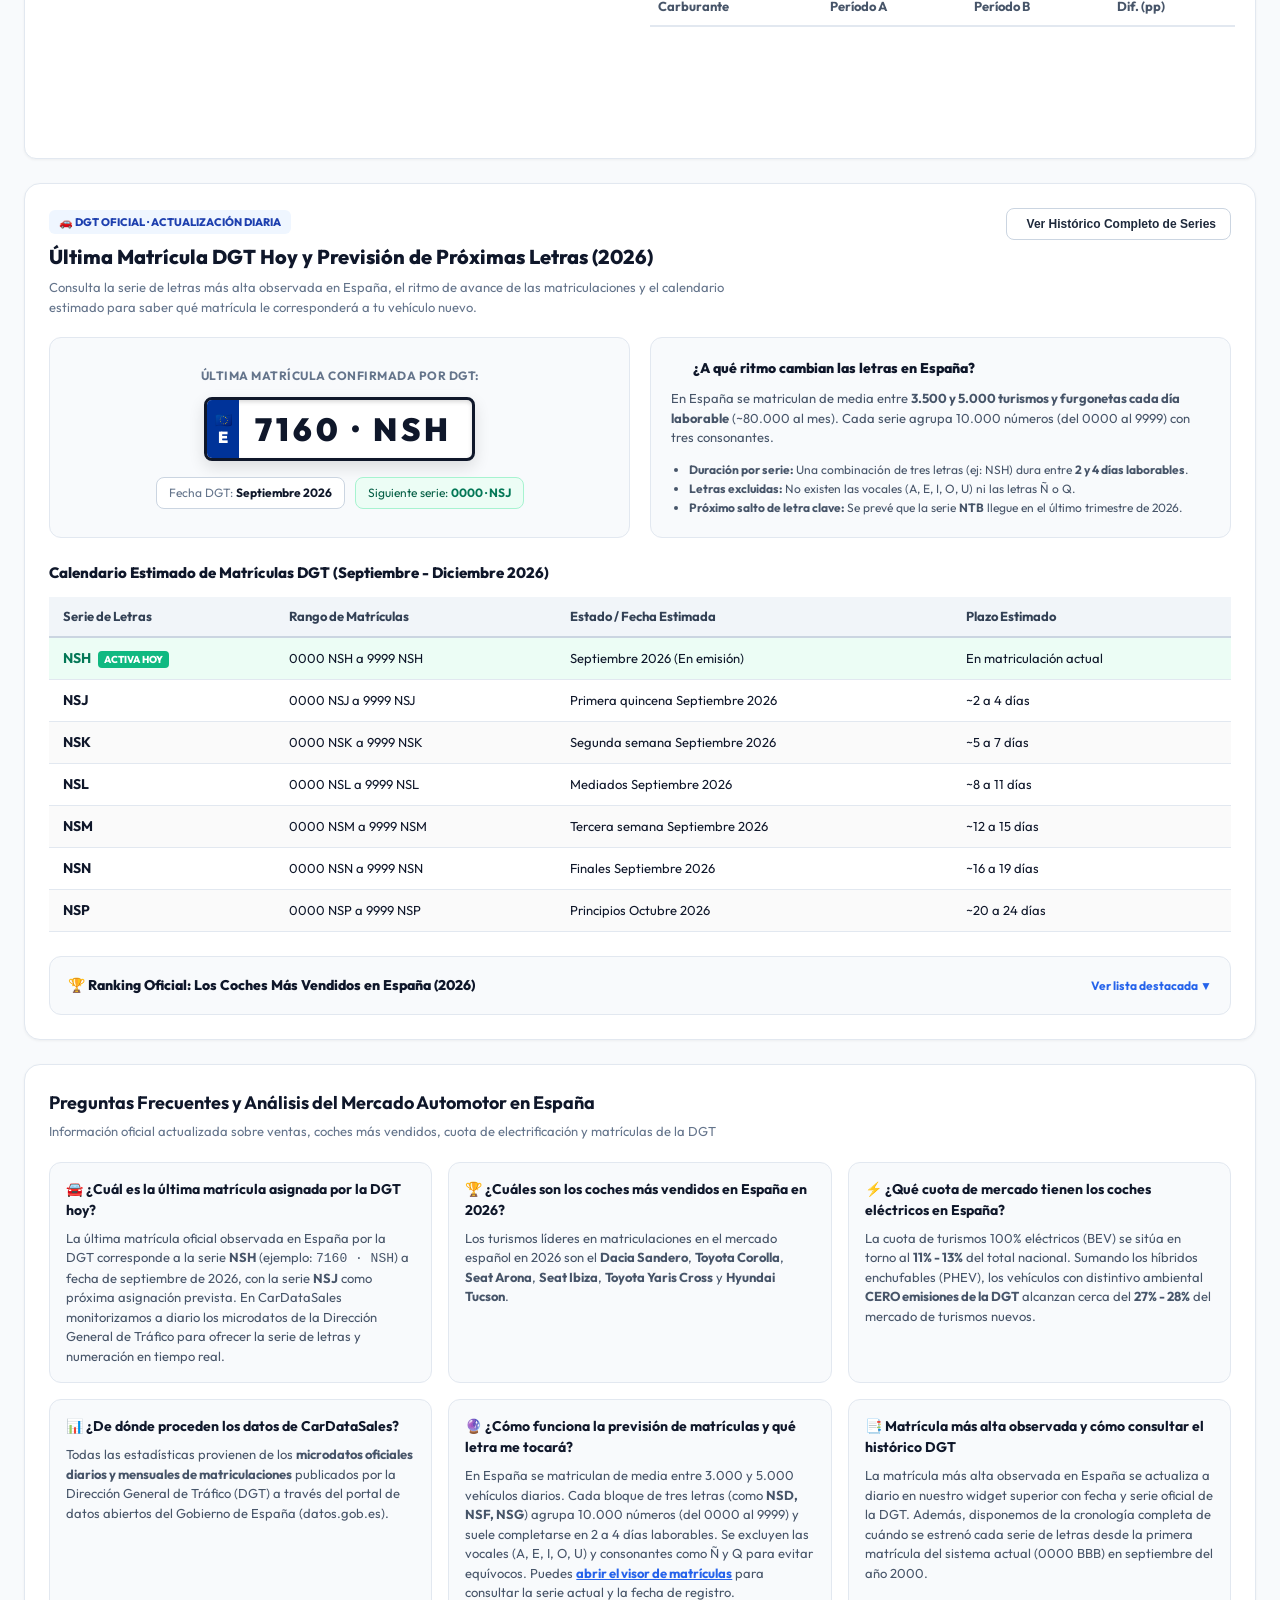
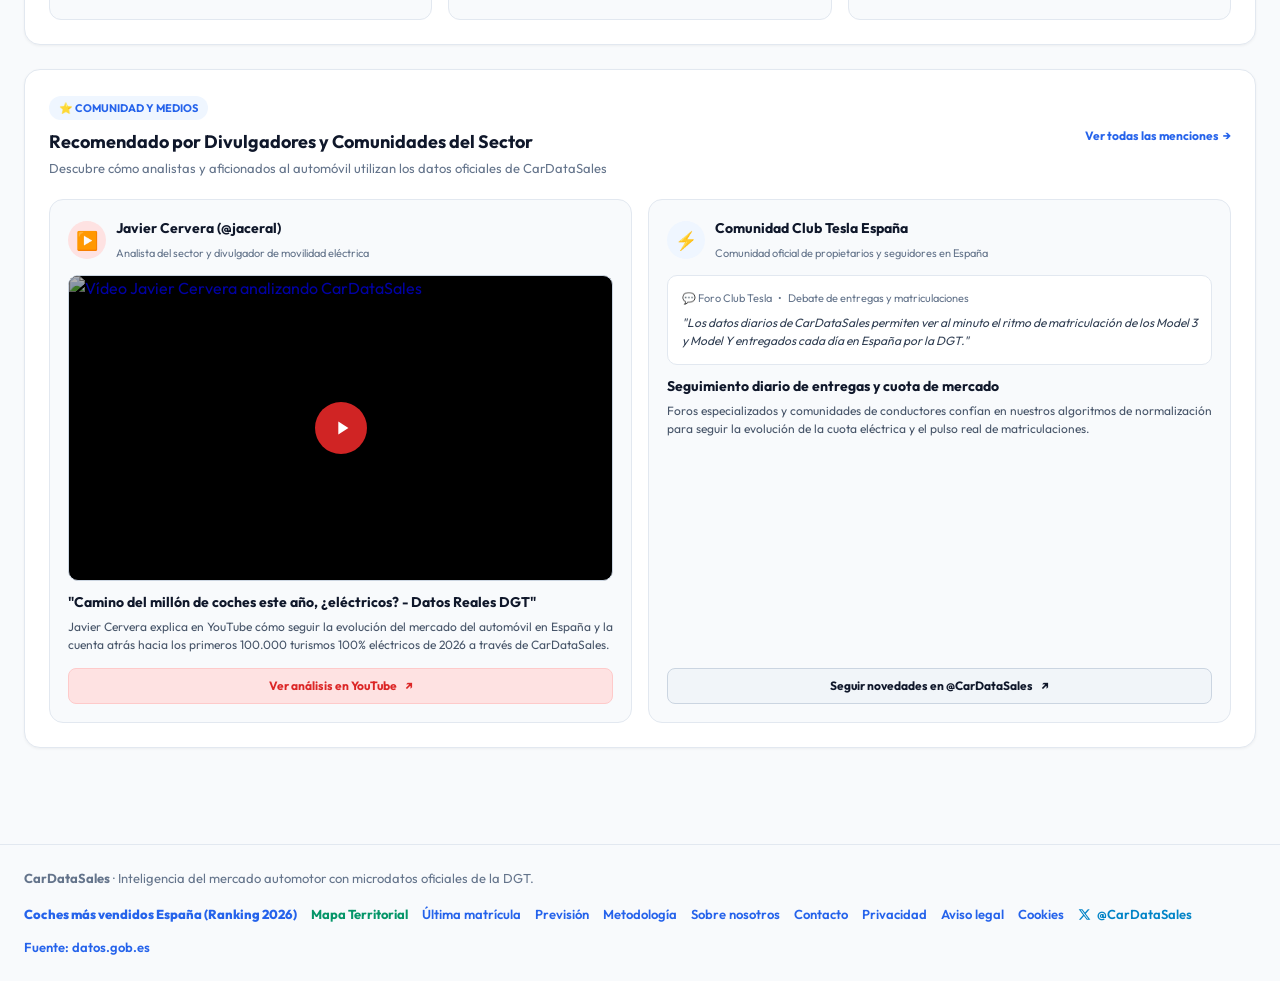
==== commit 875b52c1: "fix(mapa & i18n): fix layout overlap on top-right, smooth instant language change without network la" ====
--- a/dashboard/index.html
+++ b/dashboard/index.html
@@ -338,10 +338,10 @@
                         <div style="display: inline-flex; align-items: center; gap: 6px; font-size: 11px; font-weight: 800; text-transform: uppercase; color: #15803d; margin-bottom: 6px; background: #dcfce7; padding: 3px 8px; border-radius: 4px;">
                             <span data-i18n="featured_badge">🏆 Datos Oficiales DGT 2026</span>
                         </div>
-                        <h2 style="font-size: 17px; font-weight: 800; color: #0f172a; margin: 0 0 6px 0; line-height: 1.35;">
+                        <h2 style="font-size: 17px; font-weight: 800; color: #0f172a; margin: 0 0 6px 0; line-height: 1.35;" data-i18n-html="featured_snippet_h2">
                             ¿Cuál es el coche más vendido en España en 2026? El <strong>Dacia Sandero</strong> con <strong>24.693 unidades</strong>
                         </h2>
-                        <p style="font-size: 13.5px; color: #334155; line-height: 1.55; margin: 0;">
+                        <p style="font-size: 13.5px; color: #334155; line-height: 1.55; margin: 0;" data-i18n-html="featured_snippet_p">
                             A fecha de septiembre de 2026, el <strong>Dacia Sandero</strong> encabeza las matriculaciones oficiales en España, seguido del <strong>SEAT Ibiza</strong> (20.719 un.) y el <strong>Toyota C-HR</strong> (19.486 un.). El <strong>Tesla Model 3</strong> es el coche 100% eléctrico más vendido (8.166 un.) y <strong>Toyota</strong> la marca líder (77.172 un.).
                         </p>
                     </div>
@@ -431,9 +431,9 @@
                         <div id="container-year-select" style="display: flex; align-items: center; gap: 6px; background: #ffffff; padding: 8px 14px; border-radius: 8px; border: 1px solid #cbd5e1; transition: all 0.2s ease;">
                             <select id="quick-year-select" style="background: transparent; border: none; color: #0f172a; font-weight: 700; outline: none; cursor: pointer; width: 100%; font-size: 14px;">
                                 <option value="" style="font-weight:700; color:#94a3b8;" data-i18n="opt_select_year">-- Seleccionar Año --</option>
-                                <option value="2026">Año 2026 Completo</option>
-                                <option value="2025">Año 2025 Completo</option>
-                                <option value="2024">Año 2024 Completo</option>
+                                <option value="2026" data-i18n="opt_year_2026">Año 2026 Completo</option>
+                                <option value="2025" data-i18n="opt_year_2025">Año 2025 Completo</option>
+                                <option value="2024" data-i18n="opt_year_2024">Año 2024 Completo</option>
                             </select>
                         </div>
                     </div>
@@ -460,7 +460,7 @@
                 <!-- 1. Top Modelos General -->
                 <div class="glass-panel" style="padding: 16px; display: flex; flex-direction: column;">
                     <div style="display: flex; justify-content: space-between; align-items: center; margin-bottom: 14px;">
-                        <h3 style="font-size: 15px; font-weight: 700; color: #0f172a;" id="title-models-ranking">Top 10 Modelos</h3>
+                        <h3 style="font-size: 15px; font-weight: 700; color: #0f172a;" id="title-models-ranking" data-i18n="ranking_top_models">Top 10 Modelos</h3>
                         <span class="badge" id="badge-top-models" style="background: #f1f5f9; color: #475569; border: 1px solid #cbd5e1;">2026-08</span>
                     </div>
                     <div class="chart-container" id="container-models-ranking" style="height: 320px; transition: height 0.3s;">
@@ -468,11 +468,11 @@
                     </div>
                     <div style="display: flex; justify-content: center; gap: 8px; margin-top: 12px;">
                         <button id="btn-extend-models" class="btn btn-secondary" style="padding: 4px 12px; font-size: 11px;">
-                            <span>Ver 10 más</span>
+                            <span data-i18n="btn_show_more">Ver 10 más</span>
                         </button>
                         <button id="btn-card-model-analysis" class="btn btn-secondary" style="padding: 4px 12px; font-size: 11px; color: #2563eb; border-color: #bfdbfe; background: #eff6ff; display: inline-flex; align-items: center; gap: 4px; font-weight: 600;">
                             <i data-lucide="git-compare" style="width: 12px; height: 12px;"></i>
-                            <span>Comparar Modelos</span>
+                            <span data-i18n="btn_model_analysis">Comparar Modelos</span>
                         </button>
                     </div>
                 </div>
@@ -480,7 +480,7 @@
                 <!-- 2. Top Marcas General -->
                 <div class="glass-panel" style="padding: 16px; display: flex; flex-direction: column;">
                     <div style="display: flex; justify-content: space-between; align-items: center; margin-bottom: 14px;">
-                        <h3 style="font-size: 15px; font-weight: 700; color: #7c3aed;" id="title-brands-ranking">Top 10 Marcas</h3>
+                        <h3 style="font-size: 15px; font-weight: 700; color: #7c3aed;" id="title-brands-ranking" data-i18n="ranking_top_brands">Top 10 Marcas</h3>
                         <span class="badge" id="badge-top-brands" style="background: #f3e8ff; color: #7c3aed; border: 1px solid #d8b4fe;">2026-08</span>
                     </div>
                     <div class="chart-container" id="container-brands-ranking" style="height: 320px; transition: height 0.3s;">
@@ -488,11 +488,11 @@
                     </div>
                     <div style="display: flex; justify-content: center; gap: 8px; margin-top: 12px;">
                         <button id="btn-extend-brands" class="btn btn-secondary" style="padding: 4px 12px; font-size: 11px;">
-                            <span>Ver 10 más</span>
+                            <span data-i18n="btn_show_more">Ver 10 más</span>
                         </button>
                         <button id="btn-card-brand-analysis" class="btn btn-secondary" style="padding: 4px 12px; font-size: 11px; color: #7c3aed; border-color: #d8b4fe; background: #faf5ff; display: inline-flex; align-items: center; gap: 4px; font-weight: 600;">
                             <i data-lucide="bar-chart-2" style="width: 12px; height: 12px;"></i>
-                            <span>Análisis de Marca</span>
+                            <span data-i18n="btn_brand_analysis">Análisis de Marca</span>
                         </button>
                     </div>
                 </div>
@@ -500,7 +500,7 @@
                 <!-- 3. Top Eléctricos (BEV) Modelos -->
                 <div class="glass-panel" style="padding: 16px; display: flex; flex-direction: column;">
                     <div style="display: flex; justify-content: space-between; align-items: center; margin-bottom: 14px;">
-                        <h3 style="font-size: 15px; font-weight: 700; color: #0284c7;" id="title-ev-ranking">Top 10 Eléctricos (BEV)</h3>
+                        <h3 style="font-size: 15px; font-weight: 700; color: #0284c7;" id="title-ev-ranking" data-i18n="ranking_top_ev">Top 10 Eléctricos (BEV)</h3>
                         <span class="badge badge-cyan" id="badge-top-ev">2026-08</span>
                     </div>
                     <div class="chart-container" id="container-ev-ranking" style="height: 320px; transition: height 0.3s;">
@@ -508,7 +508,7 @@
                     </div>
                     <div style="text-align: center; margin-top: 12px;">
                         <button id="btn-extend-ev" class="btn btn-secondary" style="padding: 4px 12px; font-size: 11px;">
-                            <span>Ver 10 más</span>
+                            <span data-i18n="btn_show_more">Ver 10 más</span>
                         </button>
                     </div>
                 </div>
@@ -516,7 +516,7 @@
                 <!-- 4. Top Eléctricos (BEV) Marcas -->
                 <div class="glass-panel" style="padding: 16px; display: flex; flex-direction: column;">
                     <div style="display: flex; justify-content: space-between; align-items: center; margin-bottom: 14px;">
-                        <h3 style="font-size: 15px; font-weight: 700; color: #0891b2;" id="title-ev-brands-ranking">Top 10 Marcas BEV</h3>
+                        <h3 style="font-size: 15px; font-weight: 700; color: #0891b2;" id="title-ev-brands-ranking" data-i18n="ranking_top_ev_brands">Top 10 Marcas BEV</h3>
                         <span class="badge badge-cyan" id="badge-top-ev-brands">2026-08</span>
                     </div>
                     <div class="chart-container" id="container-ev-brands-ranking" style="height: 320px; transition: height 0.3s;">
@@ -605,7 +605,7 @@
             <section class="glass-panel mb-4" style="padding: 20px 24px;">
                 <div style="display: flex; justify-content: space-between; align-items: center; margin-bottom: 16px; flex-wrap: wrap; gap: 12px;">
                     <div>
-                        <h3 class="section-title">Ventas Mes a Mes por Modelo (<span id="matrix-year-title">2026</span>)</h3>
+                        <h3 class="section-title"><span data-i18n="title_matrix_table">Ventas Mes a Mes por Modelo</span> (<span id="matrix-year-title">2026</span>)</h3>
                         <p style="font-size: 13px; color: #64748b; margin: 0;" data-i18n="sub_matrix_table">Haz clic en la flechita de cualquier columna para ordenar las ventas por ese mes o por el Total</p>
                     </div>
                     <div style="display: flex; gap: 10px; align-items: center;">
@@ -621,7 +621,7 @@
                     <thead>
                         <tr style="border-bottom: 2px solid #cbd5e1; text-align: center;">
                             <th data-sort="rank" class="sort-header" style="text-align: left;"># <span class="sort-icon">↕</span></th>
-                            <th data-sort="modelo" class="sort-header" style="text-align: left;">Modelo <span class="sort-icon">↕</span></th>
+                            <th data-sort="modelo" class="sort-header" style="text-align: left;"><span data-i18n="model_col">Modelo</span> <span class="sort-icon">↕</span></th>
                             <th data-sort="ene" class="sort-header">ENE <span class="sort-icon">↕</span></th>
                             <th data-sort="feb" class="sort-header">FEB <span class="sort-icon">↕</span></th>
                             <th data-sort="mar" class="sort-header">MAR <span class="sort-icon">↕</span></th>
@@ -757,16 +757,16 @@
                 <div style="display: flex; justify-content: space-between; align-items: flex-start; flex-wrap: wrap; gap: 16px; margin-bottom: 20px;">
                     <div>
                         <div style="display: inline-flex; align-items: center; gap: 6px; background: #eff6ff; color: #1e40af; padding: 4px 10px; border-radius: 6px; font-size: 11px; font-weight: 800; text-transform: uppercase; margin-bottom: 8px;">
-                            <span>🚗 DGT Oficial · Actualización Diaria</span>
-                        </div>
-                        <h2 style="font-size: 20px; font-weight: 800; color: #0f172a; margin: 0 0 6px 0;">Última Matrícula DGT Hoy y Previsión de Próximas Letras (2026)</h2>
-                        <p style="font-size: 13px; color: #64748b; margin: 0; max-width: 720px;">
+                            <span data-i18n="plate_section_badge">🚗 DGT Oficial · Actualización Diaria</span>
+                        </div>
+                        <h2 style="font-size: 20px; font-weight: 800; color: #0f172a; margin: 0 0 6px 0;" data-i18n="plate_section_title">Última Matrícula DGT Hoy y Previsión de Próximas Letras (2026)</h2>
+                        <p style="font-size: 13px; color: #64748b; margin: 0; max-width: 720px;" data-i18n="plate_section_sub">
                             Consulta la serie de letras más alta observada en España, el ritmo de avance de las matriculaciones y el calendario estimado para saber qué matrícula le corresponderá a tu vehículo nuevo.
                         </p>
                     </div>
                     <button class="btn btn-secondary" id="btn-seo-open-timeline" onclick="document.getElementById('btn-open-plate-modal').click();" style="display: inline-flex; align-items: center; gap: 6px; font-size: 12px; font-weight: 700; padding: 8px 14px; border-radius: 8px;">
                         <i data-lucide="history"></i>
-                        <span>Ver Histórico Completo de Series</span>
+                        <span data-i18n="plate_section_btn">Ver Histórico Completo de Series</span>
                     </button>
                 </div>
 
@@ -774,7 +774,7 @@
                 <div style="display: grid; grid-template-columns: repeat(auto-fit, minmax(300px, 1fr)); gap: 20px; margin-bottom: 24px;">
                     <!-- Caja 1: Última Matrícula Oficial -->
                     <div style="background: #f8fafc; border: 1px solid #e2e8f0; border-radius: 12px; padding: 20px; text-align: center; display: flex; flex-direction: column; justify-content: center; align-items: center;">
-                        <span style="font-size: 12px; font-weight: 700; color: #64748b; text-transform: uppercase; letter-spacing: 0.5px; margin-bottom: 12px;">Última matrícula confirmada por DGT:</span>
+                        <span style="font-size: 12px; font-weight: 700; color: #64748b; text-transform: uppercase; letter-spacing: 0.5px; margin-bottom: 12px;" data-i18n="plate_confirmed_label">Última matrícula confirmada por DGT:</span>
                         
                         <div class="spanish-plate-lg" style="margin-bottom: 16px;">
                             <div class="plate-blue-strip">
@@ -786,10 +786,10 @@
 
                         <div style="display: flex; gap: 10px; justify-content: center; flex-wrap: wrap; width: 100%;">
                             <div style="background: #ffffff; border: 1px solid #cbd5e1; border-radius: 8px; padding: 6px 12px; font-size: 12px;">
-                                <span style="color: #64748b;">Fecha DGT:</span> <strong style="color: #0f172a;" id="seo-plate-date">Septiembre 2026</strong>
+                                <span style="color: #64748b;" data-i18n="plate_date_label">Fecha DGT:</span> <strong style="color: #0f172a;" id="seo-plate-date">Septiembre 2026</strong>
                             </div>
                             <div style="background: #ecfdf5; border: 1px solid #a7f3d0; border-radius: 8px; padding: 6px 12px; font-size: 12px;">
-                                <span style="color: #065f46;">Siguiente serie:</span> <strong style="color: #047857;" id="seo-plate-next">0000 · NSJ</strong>
+                                <span style="color: #065f46;" data-i18n="plate_next_label">Siguiente serie:</span> <strong style="color: #047857;" id="seo-plate-next">0000 · NSJ</strong>
                             </div>
                         </div>
                     </div>
@@ -798,74 +798,74 @@
                     <div style="background: #f8fafc; border: 1px solid #e2e8f0; border-radius: 12px; padding: 20px;">
                         <h3 style="font-size: 14px; font-weight: 800; color: #0f172a; margin: 0 0 10px 0; display: flex; align-items: center; gap: 6px;">
                             <i data-lucide="clock" style="width: 16px; height: 16px; color: #0284c7;"></i>
-                            <span>¿A qué ritmo cambian las letras en España?</span>
+                            <span data-i18n="plate_pace_title">¿A qué ritmo cambian las letras en España?</span>
                         </h3>
-                        <p style="font-size: 13px; color: #475569; line-height: 1.5; margin-bottom: 12px;">
+                        <p style="font-size: 13px; color: #475569; line-height: 1.5; margin-bottom: 12px;" data-i18n-html="plate_pace_p">
                             En España se matriculan de media entre <strong>3.500 y 5.000 turismos y furgonetas cada día laborable</strong> (~80.000 al mes). Cada serie agrupa 10.000 números (del 0000 al 9999) con tres consonantes.
                         </p>
                         <ul style="font-size: 12px; color: #475569; line-height: 1.6; margin: 0; padding-left: 18px;">
-                            <li><strong>Duración por serie:</strong> Una combinación de tres letras (ej: NSH) dura entre <strong>2 y 4 días laborables</strong>.</li>
-                            <li><strong>Letras excluidas:</strong> No existen las vocales (A, E, I, O, U) ni las letras Ñ o Q.</li>
-                            <li><strong>Próximo salto de letra clave:</strong> Se prevé que la serie <strong>NTB</strong> llegue en el último trimestre de 2026.</li>
+                            <li data-i18n-html="plate_bullet_duration"><strong>Duración por serie:</strong> Una combinación de tres letras (ej: NSH) dura entre <strong>2 y 4 días laborables</strong>.</li>
+                            <li data-i18n-html="plate_bullet_excluded"><strong>Letras excluidas:</strong> No existen las vocales (A, E, I, O, U) ni las letras Ñ o Q.</li>
+                            <li data-i18n-html="plate_bullet_milestone"><strong>Próximo salto de letra clave:</strong> Se prevé que la serie <strong>NTB</strong> llegue en el último trimestre de 2026.</li>
                         </ul>
                     </div>
                 </div>
 
                 <!-- Tabla Semántica de Previsión de Series DGT (2026) -->
                 <div style="margin-bottom: 24px;">
-                    <h3 style="font-size: 15px; font-weight: 800; color: #0f172a; margin: 0 0 12px 0;">Calendario Estimado de Matrículas DGT (Septiembre - Diciembre 2026)</h3>
+                    <h3 style="font-size: 15px; font-weight: 800; color: #0f172a; margin: 0 0 12px 0;" data-i18n="plate_calendar_title">Calendario Estimado de Matrículas DGT (Septiembre - Diciembre 2026)</h3>
                     <div style="overflow-x: auto;">
                         <table style="width: 100%; border-collapse: collapse; font-size: 13px; text-align: left;">
                             <thead>
                                 <tr style="background: #f1f5f9; border-bottom: 2px solid #cbd5e1; color: #334155; font-weight: 700;">
-                                    <th style="padding: 10px 14px;">Serie de Letras</th>
-                                    <th style="padding: 10px 14px;">Rango de Matrículas</th>
-                                    <th style="padding: 10px 14px;">Estado / Fecha Estimada</th>
-                                    <th style="padding: 10px 14px;">Plazo Estimado</th>
+                                    <th style="padding: 10px 14px;" data-i18n="plate_th_series">Serie de Letras</th>
+                                    <th style="padding: 10px 14px;" data-i18n="plate_th_range">Rango de Matrículas</th>
+                                    <th style="padding: 10px 14px;" data-i18n="plate_th_status">Estado / Fecha Estimada</th>
+                                    <th style="padding: 10px 14px;" data-i18n="plate_th_term">Plazo Estimado</th>
                                 </tr>
                             </thead>
                             <tbody style="color: #0f172a;">
                                 <tr style="border-bottom: 1px solid #e2e8f0; background: #ecfdf5;">
-                                    <td style="padding: 10px 14px;"><strong style="color: #047857; font-size: 14px;">NSH</strong> <span style="background: #10b981; color: #fff; font-size: 10px; font-weight: 800; padding: 2px 6px; border-radius: 4px; margin-left: 4px;">ACTIVA HOY</span></td>
+                                    <td style="padding: 10px 14px;"><strong style="color: #047857; font-size: 14px;">NSH</strong> <span style="background: #10b981; color: #fff; font-size: 10px; font-weight: 800; padding: 2px 6px; border-radius: 4px; margin-left: 4px;" data-i18n="plate_active_today">ACTIVA HOY</span></td>
                                     <td style="padding: 10px 14px;">0000 NSH a 9999 NSH</td>
-                                    <td style="padding: 10px 14px;">Septiembre 2026 (En emisión)</td>
-                                    <td style="padding: 10px 14px;">En matriculación actual</td>
+                                    <td style="padding: 10px 14px;" data-i18n="plate_r1_status">Septiembre 2026 (En emisión)</td>
+                                    <td style="padding: 10px 14px;" data-i18n="plate_r1_term">En matriculación actual</td>
                                 </tr>
                                 <tr style="border-bottom: 1px solid #e2e8f0;">
                                     <td style="padding: 10px 14px;"><strong style="font-size: 14px;">NSJ</strong></td>
                                     <td style="padding: 10px 14px;">0000 NSJ a 9999 NSJ</td>
-                                    <td style="padding: 10px 14px;">Primera quincena Septiembre 2026</td>
-                                    <td style="padding: 10px 14px;">~2 a 4 días</td>
+                                    <td style="padding: 10px 14px;" data-i18n="plate_r2_status">Primera quincena Septiembre 2026</td>
+                                    <td style="padding: 10px 14px;" data-i18n="plate_days_2_4">~2 a 4 días</td>
                                 </tr>
                                 <tr style="border-bottom: 1px solid #e2e8f0; background: #fafafa;">
                                     <td style="padding: 10px 14px;"><strong style="font-size: 14px;">NSK</strong></td>
                                     <td style="padding: 10px 14px;">0000 NSK a 9999 NSK</td>
-                                    <td style="padding: 10px 14px;">Segunda semana Septiembre 2026</td>
-                                    <td style="padding: 10px 14px;">~5 a 7 días</td>
+                                    <td style="padding: 10px 14px;" data-i18n="plate_r3_status">Segunda semana Septiembre 2026</td>
+                                    <td style="padding: 10px 14px;" data-i18n="plate_days_5_7">~5 a 7 días</td>
                                 </tr>
                                 <tr style="border-bottom: 1px solid #e2e8f0;">
                                     <td style="padding: 10px 14px;"><strong style="font-size: 14px;">NSL</strong></td>
                                     <td style="padding: 10px 14px;">0000 NSL a 9999 NSL</td>
-                                    <td style="padding: 10px 14px;">Mediados Septiembre 2026</td>
-                                    <td style="padding: 10px 14px;">~8 a 11 días</td>
+                                    <td style="padding: 10px 14px;" data-i18n="plate_r4_status">Mediados Septiembre 2026</td>
+                                    <td style="padding: 10px 14px;" data-i18n="plate_days_8_11">~8 a 11 días</td>
                                 </tr>
                                 <tr style="border-bottom: 1px solid #e2e8f0; background: #fafafa;">
                                     <td style="padding: 10px 14px;"><strong style="font-size: 14px;">NSM</strong></td>
                                     <td style="padding: 10px 14px;">0000 NSM a 9999 NSM</td>
-                                    <td style="padding: 10px 14px;">Tercera semana Septiembre 2026</td>
-                                    <td style="padding: 10px 14px;">~12 a 15 días</td>
+                                    <td style="padding: 10px 14px;" data-i18n="plate_r5_status">Tercera semana Septiembre 2026</td>
+                                    <td style="padding: 10px 14px;" data-i18n="plate_days_12_15">~12 a 15 días</td>
                                 </tr>
                                 <tr style="border-bottom: 1px solid #e2e8f0;">
                                     <td style="padding: 10px 14px;"><strong style="font-size: 14px;">NSN</strong></td>
                                     <td style="padding: 10px 14px;">0000 NSN a 9999 NSN</td>
-                                    <td style="padding: 10px 14px;">Finales Septiembre 2026</td>
-                                    <td style="padding: 10px 14px;">~16 a 19 días</td>
+                                    <td style="padding: 10px 14px;" data-i18n="plate_r6_status">Finales Septiembre 2026</td>
+                                    <td style="padding: 10px 14px;" data-i18n="plate_days_16_19">~16 a 19 días</td>
                                 </tr>
                                 <tr style="border-bottom: 1px solid #e2e8f0; background: #fafafa;">
                                     <td style="padding: 10px 14px;"><strong style="font-size: 14px;">NSP</strong></td>
                                     <td style="padding: 10px 14px;">0000 NSP a 9999 NSP</td>
-                                    <td style="padding: 10px 14px;">Principios Octubre 2026</td>
-                                    <td style="padding: 10px 14px;">~20 a 24 días</td>
+                                    <td style="padding: 10px 14px;" data-i18n="plate_r7_status">Principios Octubre 2026</td>
+                                    <td style="padding: 10px 14px;" data-i18n="plate_days_20_24">~20 a 24 días</td>
                                 </tr>
                             </tbody>
                         </table>
@@ -877,15 +877,15 @@
                     <details class="seo-ranking-details" style="cursor: pointer;">
                         <summary style="font-size: 14px; font-weight: 800; color: #0f172a; outline: none; list-style: none; display: flex; justify-content: space-between; align-items: center;">
                             <span style="display: flex; align-items: center; gap: 8px;">
-                                <span>🏆 Ranking Oficial: Los Coches Más Vendidos en España (2026)</span>
+                                <span data-i18n="plate_seo_ranking_title">🏆 Ranking Oficial: Los Coches Más Vendidos en España (2026)</span>
                             </span>
-                            <span style="font-size: 12px; color: #2563eb; font-weight: 700;">Ver lista destacada ▼</span>
+                            <span style="font-size: 12px; color: #2563eb; font-weight: 700;" data-i18n="plate_seo_ranking_toggle">Ver lista destacada ▼</span>
                         </summary>
                         <div style="margin-top: 14px; font-size: 13px; color: #475569; line-height: 1.6; border-top: 1px solid #e2e8f0; padding-top: 12px;">
-                            <p style="margin-bottom: 10px;">
+                            <p style="margin-bottom: 10px;" data-i18n-html="plate_seo_ranking_intro">
                                 Según las estadísticas acumuladas de la <strong>Dirección General de Tráfico (DGT)</strong> en 2026, los 15 modelos líderes de ventas en el mercado español son:
                             </p>
-                            <div style="display: grid; grid-template-columns: repeat(auto-fit, minmax(220px, 1fr)); gap: 10px;">
+                            <div style="display: grid; grid-template-columns: repeat(auto-fit, minmax(220px, 1fr)); gap: 10px;" data-i18n-html="plate_seo_ranking_grid">
                                 <div>1. <strong>Dacia Sandero</strong> (Líder absoluto de ventas)</div>
                                 <div>2. <strong>Toyota Corolla</strong> (Líder en tecnología híbrida)</div>
                                 <div>3. <strong>Seat Ibiza</strong> (Líder utilitarios)</div>
@@ -902,7 +902,7 @@
                                 <div>14. <strong>Tesla Model Y</strong> (Líder 100% eléctrico BEV)</div>
                                 <div>15. <strong>Tesla Model 3</strong> (Top berlina eléctrica)</div>
                             </div>
-                            <p style="margin-top: 12px; font-size: 12px; color: #64748b;">
+                            <p style="margin-top: 12px; font-size: 12px; color: #64748b;" data-i18n="plate_seo_ranking_note">
                                 * Utiliza los selectores superiores del dashboard interactivo para filtrar por Comunidad Autónoma, tecnología (Eléctrico BEV, PHEV, HEV, Gasolina, Diésel) y consultar la matriz mensual completa.
                             </p>
                         </div>
@@ -913,49 +913,49 @@
             <!-- SEO Knowledge Base & FAQ Section for Search Engines & Users -->
             <section class="glass-panel mb-4" style="padding: 24px; background: #ffffff; border: 1px solid #e2e8f0; border-radius: 16px;">
                 <div style="margin-bottom: 20px;">
-                    <h2 style="font-size: 18px; font-weight: 700; color: #0f172a; margin-bottom: 6px;">Preguntas Frecuentes y Análisis del Mercado Automotor en España</h2>
-                    <p style="font-size: 13px; color: #64748b; margin: 0;">Información oficial actualizada sobre ventas, coches más vendidos, cuota de electrificación y matrículas de la DGT</p>
+                    <h2 style="font-size: 18px; font-weight: 700; color: #0f172a; margin-bottom: 6px;" data-i18n="faq_title">Preguntas Frecuentes y Análisis del Mercado Automotor en España</h2>
+                    <p style="font-size: 13px; color: #64748b; margin: 0;" data-i18n="faq_subtitle">Información oficial actualizada sobre ventas, coches más vendidos, cuota de electrificación y matrículas de la DGT</p>
                 </div>
 
                 <div style="display: grid; grid-template-columns: repeat(auto-fit, minmax(320px, 1fr)); gap: 16px;">
                     <div style="background: #f8fafc; border: 1px solid #e2e8f0; border-radius: 12px; padding: 16px;">
-                        <h3 style="font-size: 14px; font-weight: 700; color: #0f172a; margin-top: 0; margin-bottom: 8px;">🚘 ¿Cuál es la última matrícula asignada por la DGT hoy?</h3>
-                        <p style="font-size: 13px; color: #475569; line-height: 1.5; margin: 0;">
+                        <h3 style="font-size: 14px; font-weight: 700; color: #0f172a; margin-top: 0; margin-bottom: 8px;" data-i18n="faq_q1">🚘 ¿Cuál es la última matrícula asignada por la DGT hoy?</h3>
+                        <p style="font-size: 13px; color: #475569; line-height: 1.5; margin: 0;" data-i18n-html="faq_a1">
                             La última matrícula oficial observada en España por la DGT corresponde a la serie <strong>NSH</strong> (ejemplo: <code>7160 · NSH</code>) a fecha de septiembre de 2026, con la serie <strong>NSJ</strong> como próxima asignación prevista. En CarDataSales monitorizamos a diario los microdatos de la Dirección General de Tráfico para ofrecer la serie de letras y numeración en tiempo real.
                         </p>
                     </div>
 
                     <div style="background: #f8fafc; border: 1px solid #e2e8f0; border-radius: 12px; padding: 16px;">
-                        <h3 style="font-size: 14px; font-weight: 700; color: #0f172a; margin-top: 0; margin-bottom: 8px;">🏆 ¿Cuáles son los coches más vendidos en España en 2026?</h3>
-                        <p style="font-size: 13px; color: #475569; line-height: 1.5; margin: 0;">
+                        <h3 style="font-size: 14px; font-weight: 700; color: #0f172a; margin-top: 0; margin-bottom: 8px;" data-i18n="faq_q2">🏆 ¿Cuáles son los coches más vendidos en España en 2026?</h3>
+                        <p style="font-size: 13px; color: #475569; line-height: 1.5; margin: 0;" data-i18n-html="faq_a2">
                             Los turismos líderes en matriculaciones en el mercado español en 2026 son el <strong>Dacia Sandero</strong>, <strong>Toyota Corolla</strong>, <strong>Seat Arona</strong>, <strong>Seat Ibiza</strong>, <strong>Toyota Yaris Cross</strong> y <strong>Hyundai Tucson</strong>.
                         </p>
                     </div>
 
                     <div style="background: #f8fafc; border: 1px solid #e2e8f0; border-radius: 12px; padding: 16px;">
-                        <h3 style="font-size: 14px; font-weight: 700; color: #0f172a; margin-top: 0; margin-bottom: 8px;">⚡ ¿Qué cuota de mercado tienen los coches eléctricos en España?</h3>
-                        <p style="font-size: 13px; color: #475569; line-height: 1.5; margin: 0;">
+                        <h3 style="font-size: 14px; font-weight: 700; color: #0f172a; margin-top: 0; margin-bottom: 8px;" data-i18n="faq_q3">⚡ ¿Qué cuota de mercado tienen los coches eléctricos en España?</h3>
+                        <p style="font-size: 13px; color: #475569; line-height: 1.5; margin: 0;" data-i18n-html="faq_a3">
                             La cuota de turismos 100% eléctricos (BEV) se sitúa en torno al <strong>11% - 13%</strong> del total nacional. Sumando los híbridos enchufables (PHEV), los vehículos con distintivo ambiental <strong>CERO emisiones de la DGT</strong> alcanzan cerca del <strong>27% - 28%</strong> del mercado de turismos nuevos.
                         </p>
                     </div>
 
                     <div style="background: #f8fafc; border: 1px solid #e2e8f0; border-radius: 12px; padding: 16px;">
-                        <h3 style="font-size: 14px; font-weight: 700; color: #0f172a; margin-top: 0; margin-bottom: 8px;">📊 ¿De dónde proceden los datos de CarDataSales?</h3>
-                        <p style="font-size: 13px; color: #475569; line-height: 1.5; margin: 0;">
+                        <h3 style="font-size: 14px; font-weight: 700; color: #0f172a; margin-top: 0; margin-bottom: 8px;" data-i18n="faq_q4">📊 ¿De dónde proceden los datos de CarDataSales?</h3>
+                        <p style="font-size: 13px; color: #475569; line-height: 1.5; margin: 0;" data-i18n-html="faq_a4">
                             Todas las estadísticas provienen de los <strong>microdatos oficiales diarios y mensuales de matriculaciones</strong> publicados por la Dirección General de Tráfico (DGT) a través del portal de datos abiertos del Gobierno de España (datos.gob.es).
                         </p>
                     </div>
 
                     <div style="background: #f8fafc; border: 1px solid #e2e8f0; border-radius: 12px; padding: 16px;">
-                        <h3 style="font-size: 14px; font-weight: 700; color: #0f172a; margin-top: 0; margin-bottom: 8px;">🔮 ¿Cómo funciona la previsión de matrículas y qué letra me tocará?</h3>
-                        <p style="font-size: 13px; color: #475569; line-height: 1.5; margin: 0;">
+                        <h3 style="font-size: 14px; font-weight: 700; color: #0f172a; margin-top: 0; margin-bottom: 8px;" data-i18n="faq_q5">🔮 ¿Cómo funciona la previsión de matrículas y qué letra me tocará?</h3>
+                        <p style="font-size: 13px; color: #475569; line-height: 1.5; margin: 0;" data-i18n-html="faq_a5">
                             En España se matriculan de media entre 3.000 y 5.000 vehículos diarios. Cada bloque de tres letras (como <strong>NSD, NSF, NSG</strong>) agrupa 10.000 números (del 0000 al 9999) y suele completarse en 2 a 4 días laborables. Se excluyen las vocales (A, E, I, O, U) y consonantes como Ñ y Q para evitar equívocos. Puedes <a href="#matricula" id="faq-link-open-plate" style="color: #2563eb; font-weight: 700; text-decoration: underline;">abrir el visor de matrículas</a> para consultar la serie actual y la fecha de registro.
                         </p>
                     </div>
 
                     <div style="background: #f8fafc; border: 1px solid #e2e8f0; border-radius: 12px; padding: 16px;">
-                        <h3 style="font-size: 14px; font-weight: 700; color: #0f172a; margin-top: 0; margin-bottom: 8px;">📑 Matrícula más alta observada y cómo consultar el histórico DGT</h3>
-                        <p style="font-size: 13px; color: #475569; line-height: 1.5; margin: 0;">
+                        <h3 style="font-size: 14px; font-weight: 700; color: #0f172a; margin-top: 0; margin-bottom: 8px;" data-i18n="faq_q6">📑 Matrícula más alta observada y cómo consultar el histórico DGT</h3>
+                        <p style="font-size: 13px; color: #475569; line-height: 1.5; margin: 0;" data-i18n-html="faq_a6">
                             La matrícula más alta observada en España se actualiza a diario en nuestro widget superior con fecha y serie oficial de la DGT. Además, disponemos de la cronología completa de cuándo se estrenó cada serie de letras desde la primera matrícula del sistema actual (0000 BBB) en septiembre del año 2000.
                         </p>
                     </div>
@@ -967,13 +967,13 @@
                 <div style="display: flex; justify-content: space-between; align-items: center; margin-bottom: 20px; flex-wrap: wrap; gap: 12px;">
                     <div>
                         <div style="display: inline-flex; align-items: center; gap: 6px; background: #eff6ff; color: #2563eb; padding: 4px 10px; border-radius: 9999px; font-size: 11px; font-weight: 700; text-transform: uppercase; margin-bottom: 8px;">
-                            <span>⭐ Comunidad y Medios</span>
-                        </div>
-                        <h2 style="font-size: 18px; font-weight: 700; color: #0f172a; margin: 0 0 4px 0;">Recomendado por Divulgadores y Comunidades del Sector</h2>
-                        <p style="font-size: 13px; color: #64748b; margin: 0;">Descubre cómo analistas y aficionados al automóvil utilizan los datos oficiales de CarDataSales</p>
+                            <span data-i18n="community_badge">⭐ Comunidad y Medios</span>
+                        </div>
+                        <h2 style="font-size: 18px; font-weight: 700; color: #0f172a; margin: 0 0 4px 0;" data-i18n="community_title">Recomendado por Divulgadores y Comunidades del Sector</h2>
+                        <p style="font-size: 13px; color: #64748b; margin: 0;" data-i18n="community_subtitle">Descubre cómo analistas y aficionados al automóvil utilizan los datos oficiales de CarDataSales</p>
                     </div>
                     <a href="/sobre-nosotros#menciones" style="font-size: 12px; font-weight: 700; color: #2563eb; text-decoration: none; display: inline-flex; align-items: center; gap: 4px;">
-                        <span>Ver todas las menciones</span>
+                        <span data-i18n="community_view_all">Ver todas las menciones</span>
                         <span>→</span>
                     </a>
                 </div>
@@ -988,7 +988,7 @@
                                 </div>
                                 <div>
                                     <strong style="font-size: 14px; color: #0f172a; display: block;">Javier Cervera (@jaceral)</strong>
-                                    <span style="font-size: 11px; color: #64748b;">Analista del sector y divulgador de movilidad eléctrica</span>
+                                    <span style="font-size: 11px; color: #64748b;" data-i18n="comm_c1_role">Analista del sector y divulgador de movilidad eléctrica</span>
                                 </div>
                             </div>
 
@@ -1003,16 +1003,16 @@
                                 </a>
                             </div>
 
-                            <h3 style="font-size: 14px; font-weight: 700; color: #0f172a; margin: 0 0 6px 0; line-height: 1.35;">
+                            <h3 style="font-size: 14px; font-weight: 700; color: #0f172a; margin: 0 0 6px 0; line-height: 1.35;" data-i18n="comm_c1_title">
                                 "Camino del millón de coches este año, ¿eléctricos? - Datos Reales DGT"
                             </h3>
-                            <p style="font-size: 12px; color: #475569; line-height: 1.5; margin: 0;">
+                            <p style="font-size: 12px; color: #475569; line-height: 1.5; margin: 0;" data-i18n="comm_c1_desc">
                                 Javier Cervera explica en YouTube cómo seguir la evolución del mercado del automóvil en España y la cuenta atrás hacia los primeros 100.000 turismos 100% eléctricos de 2026 a través de CarDataSales.
                             </p>
                         </div>
 
                         <a href="https://www.youtube.com/watch?v=4bFz4cU5heY" target="_blank" rel="noopener noreferrer" style="display: inline-flex; align-items: center; justify-content: center; gap: 8px; font-size: 12px; font-weight: 700; color: #dc2626; background: #fee2e2; border: 1px solid #fecaca; padding: 8px 14px; border-radius: 8px; text-decoration: none;">
-                            <span>Ver análisis en YouTube</span>
+                            <span data-i18n="comm_c1_btn">Ver análisis en YouTube</span>
                             <span>↗</span>
                         </a>
                     </div>
@@ -1026,31 +1026,31 @@
                                 </div>
                                 <div>
                                     <strong style="font-size: 14px; color: #0f172a; display: block;">Comunidad Club Tesla España</strong>
-                                    <span style="font-size: 11px; color: #64748b;">Comunidad oficial de propietarios y seguidores en España</span>
+                                    <span style="font-size: 11px; color: #64748b;" data-i18n="comm_c2_role">Comunidad oficial de propietarios y seguidores en España</span>
                                 </div>
                             </div>
 
                             <div style="background: #ffffff; border: 1px solid #e2e8f0; border-radius: 10px; padding: 14px; margin-bottom: 12px;">
                                 <div style="display: flex; align-items: center; gap: 6px; font-size: 11px; color: #64748b; margin-bottom: 8px;">
-                                    <span>💬 Foro Club Tesla</span>
+                                    <span data-i18n="comm_c2_forum">💬 Foro Club Tesla</span>
                                     <span>•</span>
-                                    <span>Debate de entregas y matriculaciones</span>
+                                    <span data-i18n="comm_c2_topic">Debate de entregas y matriculaciones</span>
                                 </div>
-                                <blockquote style="font-size: 12px; color: #334155; line-height: 1.5; margin: 0; font-style: italic;">
+                                <blockquote style="font-size: 12px; color: #334155; line-height: 1.5; margin: 0; font-style: italic;" data-i18n="comm_c2_quote">
                                     "Los datos diarios de CarDataSales permiten ver al minuto el ritmo de matriculación de los Model 3 y Model Y entregados cada día en España por la DGT."
                                 </blockquote>
                             </div>
 
-                            <h3 style="font-size: 14px; font-weight: 700; color: #0f172a; margin: 0 0 6px 0; line-height: 1.35;">
+                            <h3 style="font-size: 14px; font-weight: 700; color: #0f172a; margin: 0 0 6px 0; line-height: 1.35;" data-i18n="comm_c2_title">
                                 Seguimiento diario de entregas y cuota de mercado
                             </h3>
-                            <p style="font-size: 12px; color: #475569; line-height: 1.5; margin: 0;">
+                            <p style="font-size: 12px; color: #475569; line-height: 1.5; margin: 0;" data-i18n="comm_c2_desc">
                                 Foros especializados y comunidades de conductores confían en nuestros algoritmos de normalización para seguir la evolución de la cuota eléctrica y el pulso real de matriculaciones.
                             </p>
                         </div>
 
                         <a href="https://x.com/CarDataSales" target="_blank" rel="noopener noreferrer" style="display: inline-flex; align-items: center; justify-content: center; gap: 8px; font-size: 12px; font-weight: 700; color: #0f172a; background: #f1f5f9; border: 1px solid #cbd5e1; padding: 8px 14px; border-radius: 8px; text-decoration: none;">
-                            <span>Seguir novedades en @CarDataSales</span>
+                            <span data-i18n="comm_c2_btn">Seguir novedades en @CarDataSales</span>
                             <span>↗</span>
                         </a>
                     </div>
@@ -1543,32 +1543,32 @@
     <!-- Application Footer -->
     <footer class="app-footer">
         <div>
-            <strong>CarDataSales</strong> · Inteligencia del mercado automotor con microdatos oficiales de la DGT.
+            <strong data-i18n="footer_brand">CarDataSales</strong> · <span data-i18n="footer_tagline">Inteligencia del mercado automotor con microdatos oficiales de la DGT.</span>
         </div>
         <div style="display: flex; gap: 14px; align-items: center; flex-wrap: wrap; font-size: 13px;">
-            <a href="/coches-mas-vendidos-espana" style="font-weight: 800; color: #2563eb;">Coches más vendidos España (Ranking 2026)</a>
-            <a href="/mapa" style="font-weight: 700; color: #059669;">Mapa Territorial</a>
-            <a href="/ultima-matricula-dgt" id="footer-link-plate">Última matrícula</a>
-            <a href="/prevision-matriculas">Previsión</a>
-            <a href="/metodologia">Metodología</a>
-            <a href="/sobre-nosotros" id="footer-link-about">Sobre nosotros</a>
-            <a href="/contacto">Contacto</a>
-            <a href="/politica-de-privacidad" id="footer-link-privacy">Privacidad</a>
-            <a href="/aviso-legal">Aviso legal</a>
-            <a href="/politica-de-cookies">Cookies</a>
+            <a href="/coches-mas-vendidos-espana" style="font-weight: 800; color: #2563eb;" data-i18n="footer_top_sales">Coches más vendidos España (Ranking 2026)</a>
+            <a href="/mapa" style="font-weight: 700; color: #059669;" data-i18n="footer_map">Mapa Territorial</a>
+            <a href="/ultima-matricula-dgt" id="footer-link-plate" data-i18n="footer_plate">Última matrícula</a>
+            <a href="/prevision-matriculas" data-i18n="footer_forecast">Previsión</a>
+            <a href="/metodologia" data-i18n="footer_methodology">Metodología</a>
+            <a href="/sobre-nosotros" id="footer-link-about" data-i18n="footer_about">Sobre nosotros</a>
+            <a href="/contacto" data-i18n="footer_contact">Contacto</a>
+            <a href="/politica-de-privacidad" id="footer-link-privacy" data-i18n="footer_privacy">Privacidad</a>
+            <a href="/aviso-legal" data-i18n="footer_legal">Aviso legal</a>
+            <a href="/politica-de-cookies" data-i18n="footer_cookies">Cookies</a>
             <a href="https://x.com/CarDataSales" target="_blank" rel="noopener noreferrer" style="display: inline-flex; align-items: center; gap: 6px; color: #0284c7; font-weight: 600;">
                 <svg width="13" height="13" viewBox="0 0 24 24" fill="currentColor"><path d="M18.244 2.25h3.308l-7.227 8.26 8.502 11.24H16.17l-5.214-6.817L4.99 21.75H1.68l7.73-8.835L1.254 2.25H8.08l4.713 6.231zm-1.161 17.52h1.833L7.084 4.126H5.117z"/></svg>
                 <span>@CarDataSales</span>
             </a>
-            <a href="https://datos.gob.es" target="_blank" rel="noopener">Fuente: datos.gob.es</a>
+            <a href="https://datos.gob.es" target="_blank" rel="noopener" data-i18n="footer_source">Fuente: datos.gob.es</a>
         </div>
     </footer>
 
     <!-- Scripts -->
-    <script src="js/i18n.js?v=20260922_v1"></script>
-    <script src="js/charts.js?v=20260922_v1"></script>
-    <script src="js/components.js?v=20260922_v1"></script>
+    <script src="js/i18n.js?v=20260922_v4"></script>
+    <script src="js/charts.js?v=20260922_v4"></script>
+    <script src="js/components.js?v=20260922_v4"></script>
     <script src="js/insights.js?v=20260913_models_v2"></script>
-    <script src="js/app.js?v=20260922_v1"></script>
+    <script src="js/app.js?v=20260922_v4"></script>
 </body>
 </html>
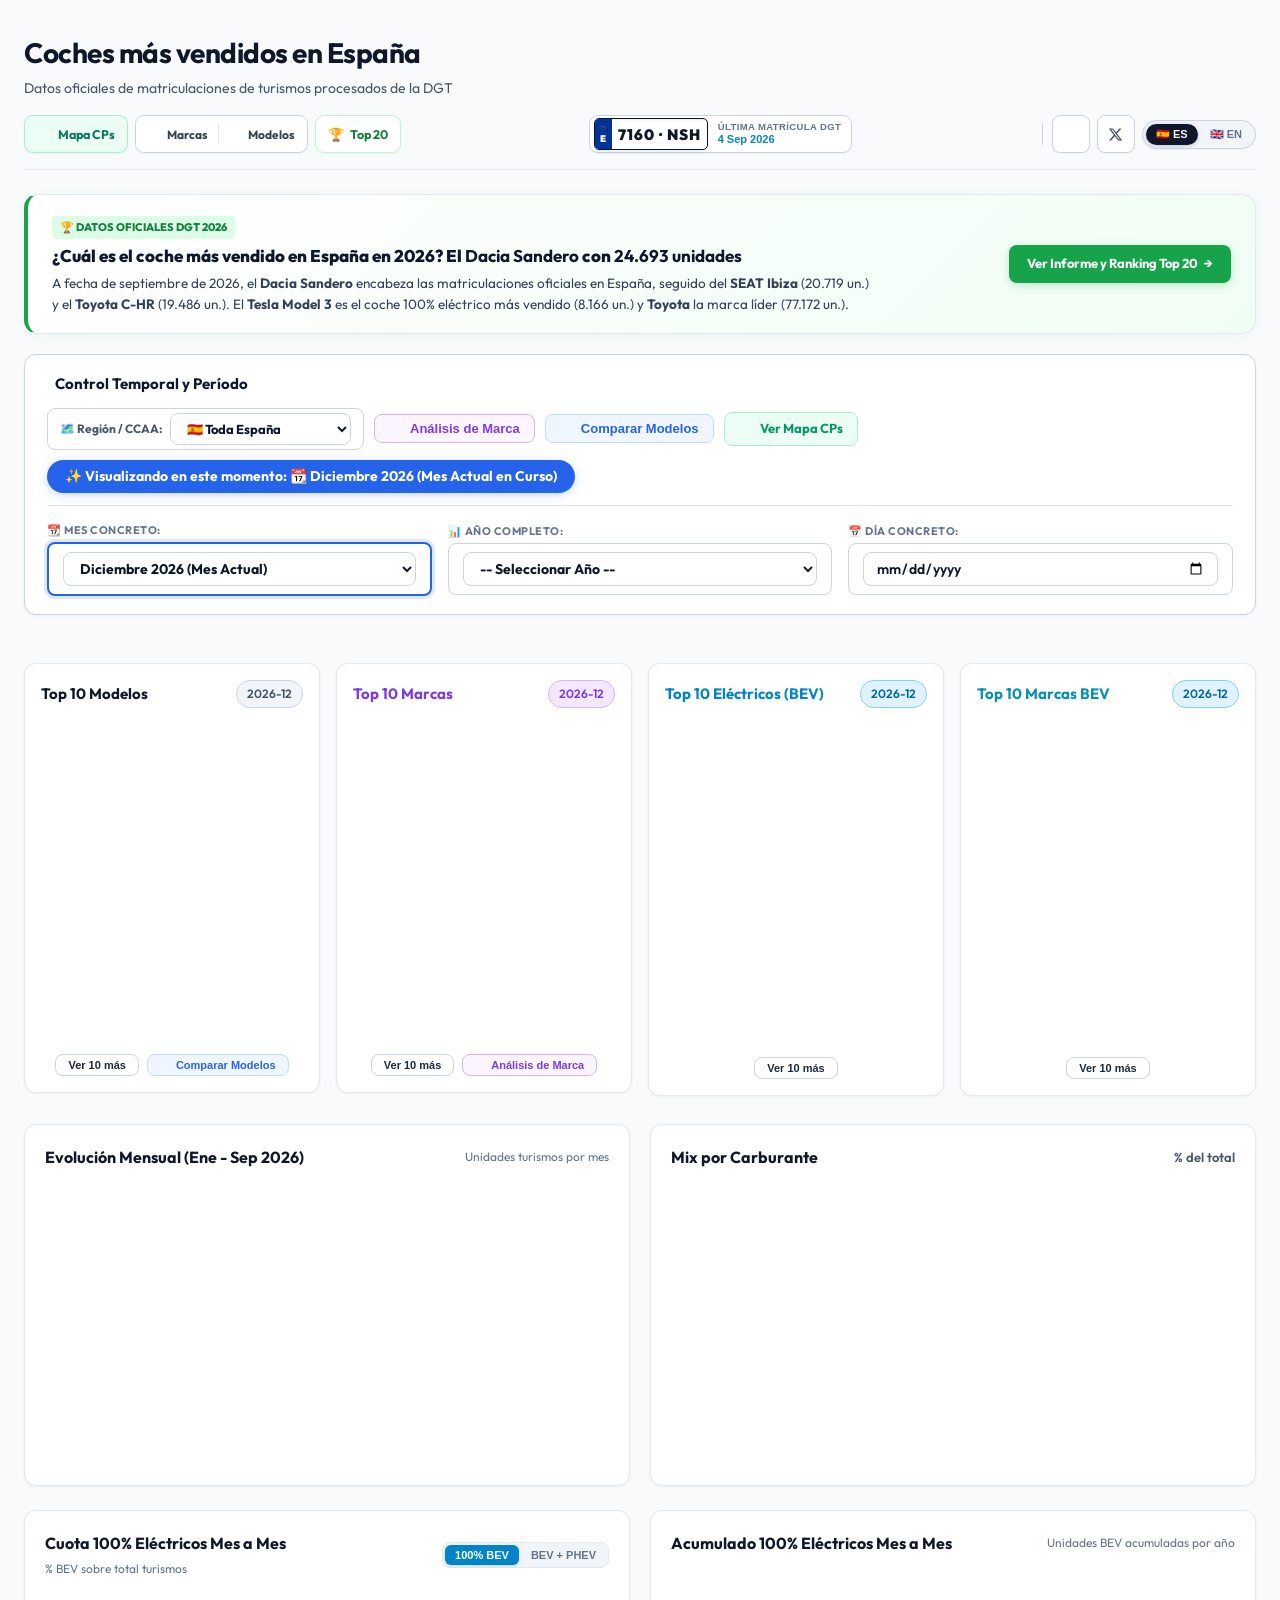
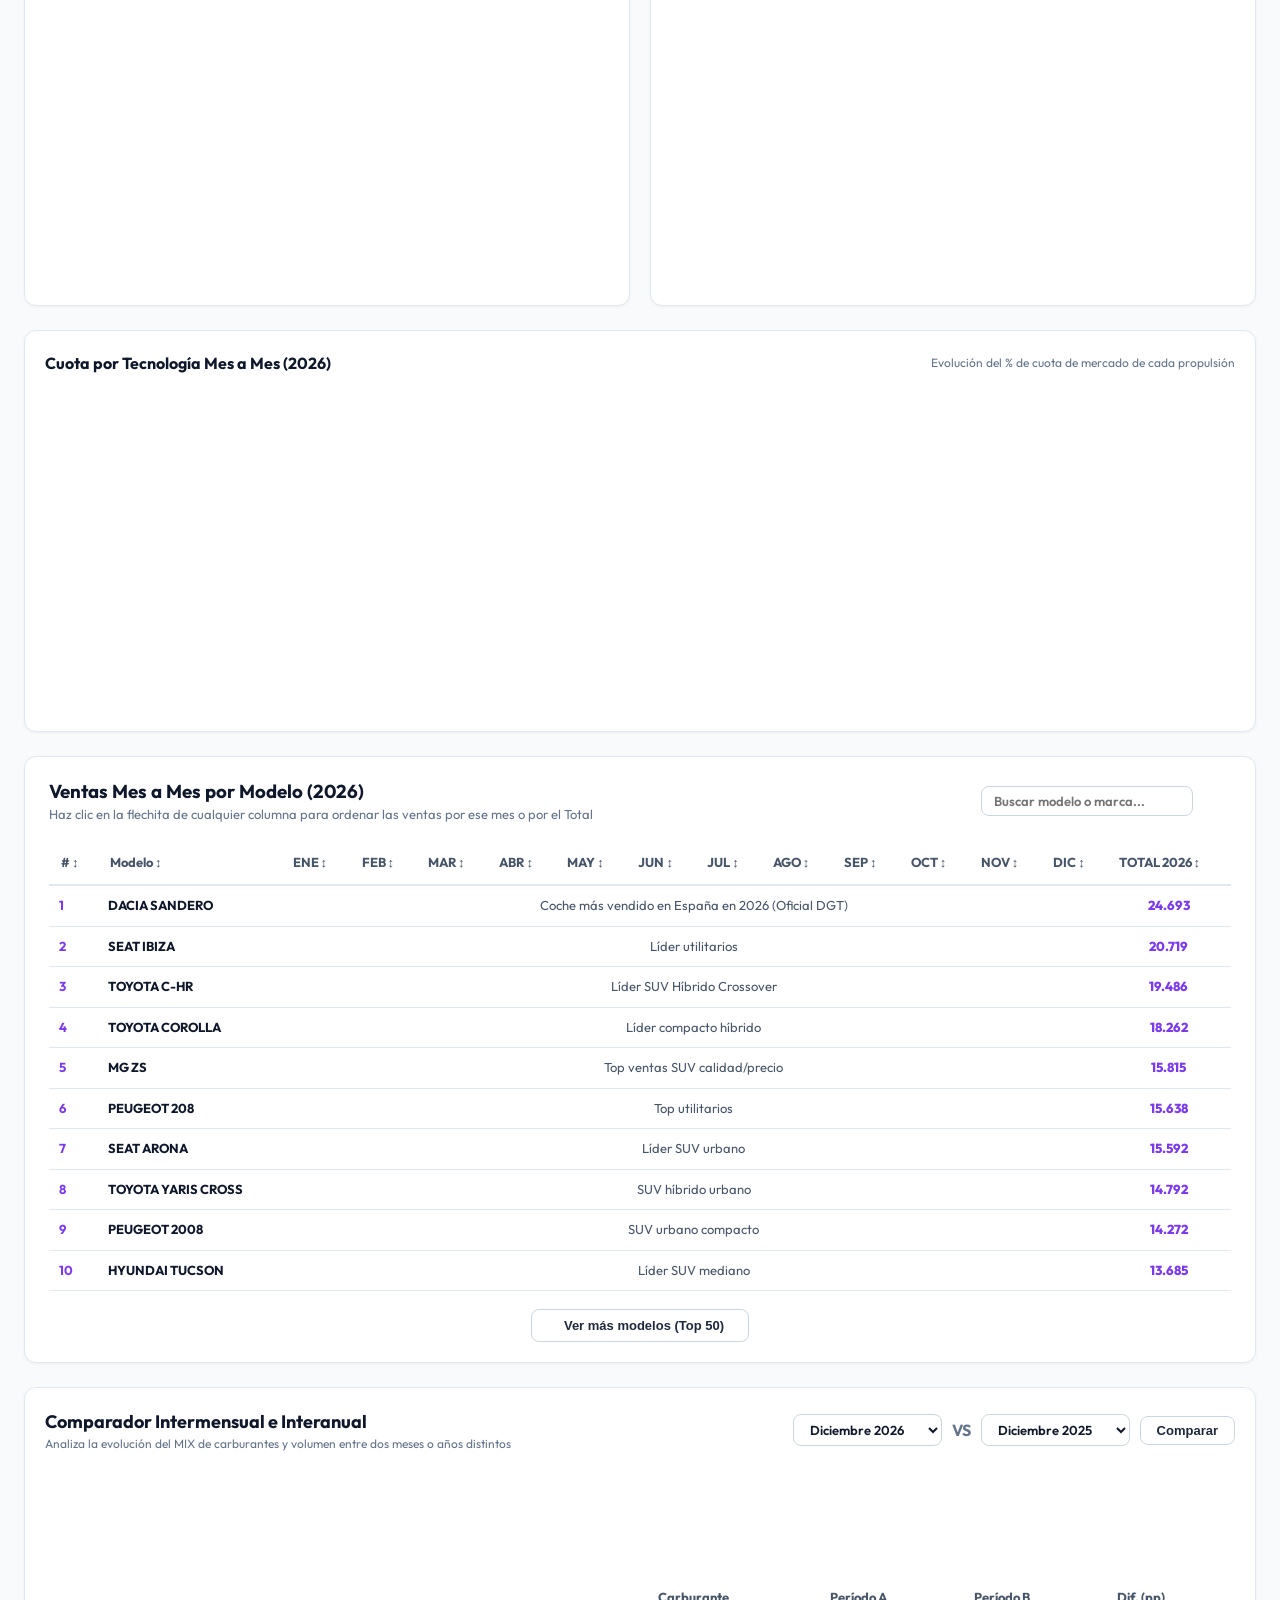
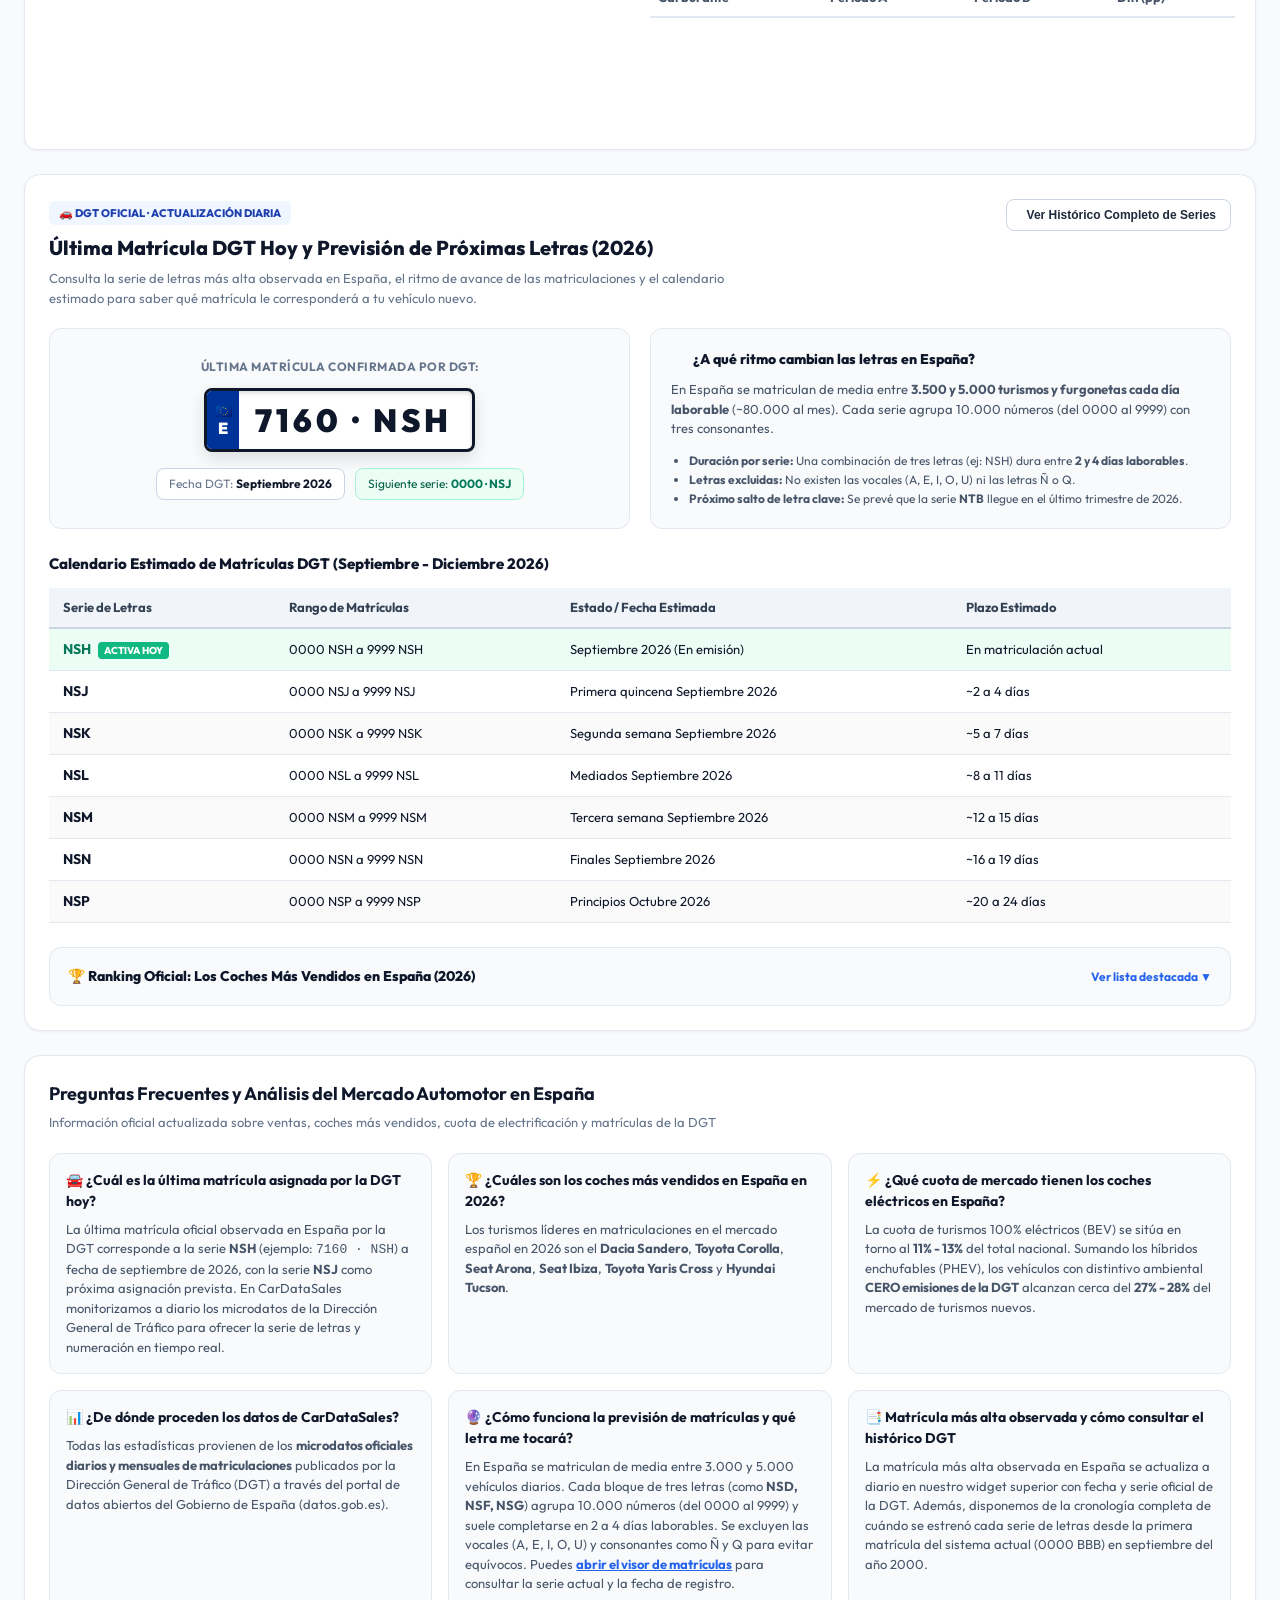
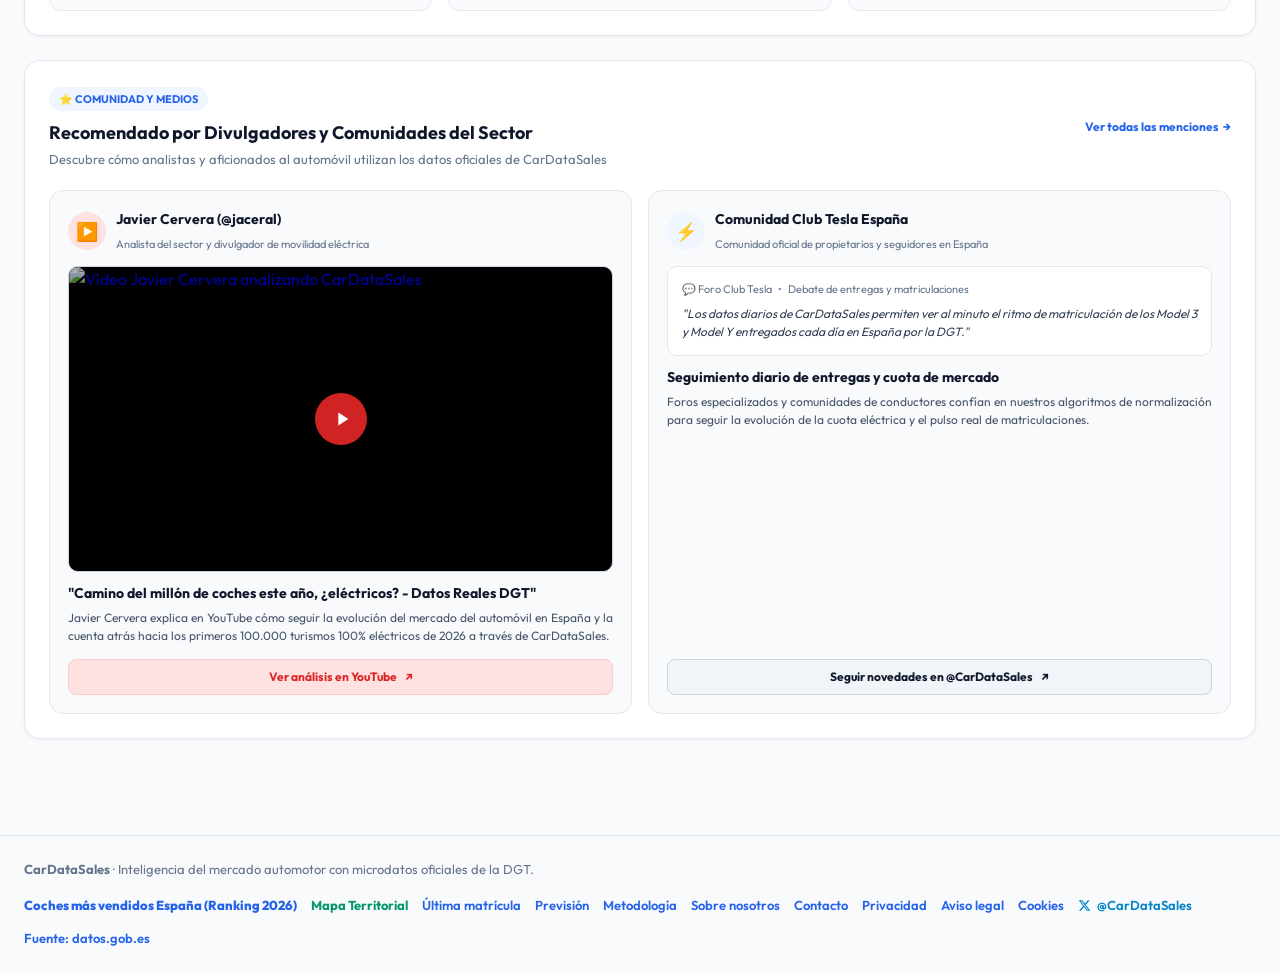
==== commit 4c7f0c9b: "feat(header): optimize top header buttons into functional clusters on a single row" ====
--- a/dashboard/index.html
+++ b/dashboard/index.html
@@ -250,7 +250,7 @@
     <script async src="https://pagead2.googlesyndication.com/pagead/js/adsbygoogle.js?client=ca-pub-1171398586910114" crossorigin="anonymous"></script>
 
     <!-- Stylesheets -->
-    <link rel="stylesheet" href="css/styles.css?v=20260921_kpi">
+    <link rel="stylesheet" href="css/styles.css?v=20260922_header">
 </head>
 <body>
     <!-- Global Loading Clock Indicator -->
@@ -269,65 +269,74 @@
                     <p class="subtitle" data-i18n="header_subtitle">Datos oficiales de matriculaciones de turismos procesados de la DGT</p>
                 </div>
                 
-                <div class="header-actions" style="display: flex; gap: 10px; align-items: center; flex-wrap: wrap;">
-                    <!-- Language Switcher Toggle (ES / EN) -->
-                    <div class="lang-switcher" id="lang-switcher" style="margin-right: 2px;">
-                        <button class="lang-btn active" data-lang="es">🇪🇸 ES</button>
-                        <button class="lang-btn" data-lang="en">🇬🇧 EN</button>
-                    </div>
-
-                    <!-- DGT Spanish License Plate Widget -->
-                    <button class="dgt-plate-widget-btn" id="btn-open-plate-modal" title="Haz clic para ver el histórico de letras de la DGT" data-i18n-title="plate_widget_tooltip">
-                        <div class="spanish-plate-mini">
-                            <div class="plate-blue-strip">
-                                <span class="eu-stars">🇪🇺</span>
-                                <span class="country-e">E</span>
+                <div class="header-actions">
+                    <!-- Cluster 1: Primary Navigation & Analysis Tools -->
+                    <div class="header-nav-tools">
+                        <!-- Territorial Map Button -->
+                        <a href="/mapa" class="header-nav-btn header-nav-map" id="btn-header-mapa" title="Explorar mapa territorial de matriculaciones por Códigos Postales y Provincias" data-i18n-title="btn_mapa_tooltip">
+                            <i data-lucide="map-pin"></i>
+                            <span data-i18n="btn_mapa">Mapa CPs</span>
+                        </a>
+
+                        <!-- Segmented Analysis Pill: Brands | Models -->
+                        <div class="header-segmented-tools">
+                            <button id="btn-header-brand-analysis" class="segmented-tool-btn" title="Análisis Integral de Marca" data-i18n-title="modal_brand_title">
+                                <i data-lucide="bar-chart-2"></i>
+                                <span data-i18n="btn_brand_analysis_short">Marcas</span>
+                            </button>
+                            <div class="segmented-tool-sep"></div>
+                            <button id="btn-header-model-analysis" class="segmented-tool-btn" title="Comparador de Modelos" data-i18n-title="modal_model_title">
+                                <i data-lucide="git-compare"></i>
+                                <span data-i18n="btn_model_analysis_short">Modelos</span>
+                            </button>
+                        </div>
+
+                        <!-- Top Ventas 2026 Ranking Button -->
+                        <a href="/coches-mas-vendidos-espana" class="header-nav-btn header-nav-top20" id="btn-header-top-sales" title="Ranking oficial de coches más vendidos en España">
+                            <span class="top20-badge-icon">🏆</span>
+                            <span data-i18n="btn_top_20">Top 20</span>
+                        </a>
+                    </div>
+
+                    <!-- Cluster 2: Live DGT Spanish License Plate Widget -->
+                    <div class="header-widget-cluster">
+                        <button class="dgt-plate-widget-btn" id="btn-open-plate-modal" title="Haz clic para ver el histórico de letras de la DGT" data-i18n-title="plate_widget_tooltip">
+                            <div class="spanish-plate-mini">
+                                <div class="plate-blue-strip">
+                                    <span class="eu-stars">🇪🇺</span>
+                                    <span class="country-e">E</span>
+                                </div>
+                                <span class="plate-letters-bold" id="widget-plate-letters">7160 · NSH</span>
                             </div>
-                            <span class="plate-letters-bold" id="widget-plate-letters">7160 · NSH</span>
-                        </div>
-                        <div class="plate-widget-meta">
-                            <span class="meta-title" data-i18n="last_dgt_plate">Última Matrícula DGT</span>
-                            <span class="meta-date" id="widget-plate-date">4 Sep 2026</span>
-                        </div>
-                    </button>
-
-                    <!-- Brand Analysis Button in Header -->
-                    <button class="btn btn-primary" id="btn-header-brand-analysis" style="background: linear-gradient(135deg, #7c3aed, #6d28d9); border: none; color: #ffffff; display: inline-flex; align-items: center; gap: 6px; font-weight: 700; box-shadow: 0 2px 8px rgba(124, 58, 237, 0.25); cursor: pointer; padding: 7px 14px; border-radius: 8px;">
-                        <i data-lucide="bar-chart-2" style="width: 16px; height: 16px;"></i>
-                        <span data-i18n="btn_brand_analysis">Análisis de Marca</span>
-                    </button>
-
-                    <!-- Model Comparison Button in Header -->
-                    <button class="btn btn-primary" id="btn-header-model-analysis" style="background: linear-gradient(135deg, #2563eb, #1d4ed8); border: none; color: #ffffff; display: inline-flex; align-items: center; gap: 6px; font-weight: 700; box-shadow: 0 2px 8px rgba(37, 99, 235, 0.25); cursor: pointer; padding: 7px 14px; border-radius: 8px;">
-                        <i data-lucide="git-compare" style="width: 16px; height: 16px;"></i>
-                        <span data-i18n="btn_model_analysis">Comparar Modelos</span>
-                    </button>
-
-                    <!-- Interactive Territorial Map Button -->
-                    <a href="/mapa" class="btn btn-primary" id="btn-header-mapa" style="background: linear-gradient(135deg, #059669, #047857); border: none; color: #ffffff; display: inline-flex; align-items: center; gap: 6px; font-weight: 700; box-shadow: 0 2px 8px rgba(5, 150, 105, 0.28); text-decoration: none; padding: 7px 14px; border-radius: 8px; cursor: pointer;" title="Explorar mapa territorial de matriculaciones por Códigos Postales y Provincias" data-i18n-title="btn_mapa_tooltip">
-                        <i data-lucide="map-pin" style="width: 16px; height: 16px;"></i>
-                        <span data-i18n="btn_mapa">Mapa por CPs</span>
-                    </a>
-
-                    <!-- Top Ventas 2026 Ranking Button in Header -->
-                    <a href="/coches-mas-vendidos-espana" class="btn btn-primary" id="btn-header-top-sales" style="background: linear-gradient(135deg, #16a34a, #15803d); border: none; color: #ffffff; display: inline-flex; align-items: center; gap: 6px; font-weight: 700; box-shadow: 0 2px 8px rgba(22, 163, 74, 0.28); text-decoration: none; padding: 7px 14px; border-radius: 8px; cursor: pointer;" title="Ranking oficial de coches más vendidos en España">
-                        <span>🏆</span>
-                        <span data-i18n="btn_top_sales">Coche más vendido (Top 20)</span>
-                    </a>
-
-                    <!-- About Project Button -->
-                    <button class="btn btn-secondary" id="btn-open-about-modal">
-                        <i data-lucide="info"></i>
-                        <span data-i18n="btn_about">Sobre el proyecto</span>
-                    </button>
-
-                    <!-- Follow on X / Twitter Button -->
-                    <a href="https://x.com/CarDataSales" target="_blank" rel="noopener noreferrer" class="btn btn-secondary" title="Síguenos en X (Twitter) @CarDataSales" style="text-decoration: none; display: inline-flex; align-items: center; gap: 8px;">
-                        <svg width="14" height="14" viewBox="0 0 24 24" fill="currentColor" aria-hidden="true">
-                            <path d="M18.244 2.25h3.308l-7.227 8.26 8.502 11.24H16.17l-5.214-6.817L4.99 21.75H1.68l7.73-8.835L1.254 2.25H8.08l4.713 6.231zm-1.161 17.52h1.833L7.084 4.126H5.117z"/>
-                        </svg>
-                        <span data-i18n="btn_follow_x">Seguir en X</span>
-                    </a>
+                            <div class="plate-widget-meta">
+                                <span class="meta-title" data-i18n="last_dgt_plate">Última Matrícula DGT</span>
+                                <span class="meta-date" id="widget-plate-date">4 Sep 2026</span>
+                            </div>
+                        </button>
+                    </div>
+
+                    <!-- Cluster 3: Utilities Cluster -->
+                    <div class="header-utilities-cluster">
+                        <div class="header-v-divider" aria-hidden="true"></div>
+
+                        <!-- About Project Icon Button -->
+                        <button class="header-icon-btn" id="btn-open-about-modal" title="Sobre el proyecto" data-i18n-title="btn_about" aria-label="Sobre el proyecto">
+                            <i data-lucide="info"></i>
+                        </button>
+
+                        <!-- Follow on X / Twitter Button -->
+                        <a href="https://x.com/CarDataSales" target="_blank" rel="noopener noreferrer" class="header-icon-btn" title="Síguenos en X (Twitter) @CarDataSales" aria-label="Síguenos en X @CarDataSales">
+                            <svg width="15" height="15" viewBox="0 0 24 24" fill="currentColor" aria-hidden="true">
+                                <path d="M18.244 2.25h3.308l-7.227 8.26 8.502 11.24H16.17l-5.214-6.817L4.99 21.75H1.68l7.73-8.835L1.254 2.25H8.08l4.713 6.231zm-1.161 17.52h1.833L7.084 4.126H5.117z"/>
+                            </svg>
+                        </a>
+
+                        <!-- Language Switcher Toggle (ES / EN) -->
+                        <div class="lang-switcher" id="lang-switcher">
+                            <button class="lang-btn active" data-lang="es">🇪🇸 ES</button>
+                            <button class="lang-btn" data-lang="en">🇬🇧 EN</button>
+                        </div>
+                    </div>
                 </div>
             </header>
 
@@ -1565,10 +1574,10 @@
     </footer>
 
     <!-- Scripts -->
-    <script src="js/i18n.js?v=20260922_v4"></script>
-    <script src="js/charts.js?v=20260922_v4"></script>
-    <script src="js/components.js?v=20260922_v4"></script>
+    <script src="js/i18n.js?v=20260922_v5"></script>
+    <script src="js/charts.js?v=20260922_v5"></script>
+    <script src="js/components.js?v=20260922_v5"></script>
     <script src="js/insights.js?v=20260913_models_v2"></script>
-    <script src="js/app.js?v=20260922_v4"></script>
+    <script src="js/app.js?v=20260922_v5"></script>
 </body>
 </html>
--- a/dashboard/css/styles.css
+++ b/dashboard/css/styles.css
@@ -79,6 +79,192 @@
     margin-top: 4px;
 }
 
+/* Top Header Actions & Functional Clusters */
+.header-actions {
+    display: flex;
+    align-items: center;
+    gap: 10px;
+    flex-wrap: nowrap;
+}
+
+/* Cluster 1: Navigation & Analysis Tools */
+.header-nav-tools {
+    display: flex;
+    align-items: center;
+    gap: 7px;
+}
+
+.header-nav-btn {
+    display: inline-flex;
+    align-items: center;
+    gap: 6px;
+    height: 38px;
+    padding: 0 12px;
+    border-radius: 9px;
+    font-size: 12.5px;
+    font-weight: 700;
+    text-decoration: none;
+    cursor: pointer;
+    transition: all 0.2s cubic-bezier(0.4, 0, 0.2, 1);
+    white-space: nowrap;
+}
+
+.header-nav-btn i {
+    width: 15px;
+    height: 15px;
+}
+
+/* Map Pill Button */
+.header-nav-map {
+    background: #ecfdf5;
+    color: #047857;
+    border: 1px solid #a7f3d0;
+    box-shadow: 0 1px 2px rgba(5, 150, 105, 0.08);
+}
+
+.header-nav-map:hover {
+    background: #059669;
+    color: #ffffff;
+    border-color: #059669;
+    box-shadow: 0 3px 10px rgba(5, 150, 105, 0.25);
+    transform: translateY(-1px);
+}
+
+/* Segmented Pill: [ Marcas | Modelos ] */
+.header-segmented-tools {
+    display: inline-flex;
+    align-items: center;
+    background: #ffffff;
+    border: 1px solid #cbd5e1;
+    border-radius: 9px;
+    height: 38px;
+    padding: 2px;
+    box-shadow: 0 1px 2px rgba(0, 0, 0, 0.04);
+}
+
+.segmented-tool-btn {
+    display: inline-flex;
+    align-items: center;
+    gap: 5px;
+    height: 100%;
+    padding: 0 10px;
+    border: none;
+    background: transparent;
+    font-family: inherit;
+    font-size: 12px;
+    font-weight: 700;
+    color: #334155;
+    border-radius: 7px;
+    cursor: pointer;
+    transition: all 0.15s ease;
+    white-space: nowrap;
+}
+
+.segmented-tool-btn i {
+    width: 14px;
+    height: 14px;
+}
+
+.segmented-tool-btn#btn-header-brand-analysis i {
+    color: #7c3aed;
+}
+
+.segmented-tool-btn#btn-header-model-analysis i {
+    color: #2563eb;
+}
+
+.segmented-tool-btn:hover {
+    color: #0f172a;
+    background: #f1f5f9;
+}
+
+.segmented-tool-btn#btn-header-brand-analysis:hover {
+    color: #6d28d9;
+    background: #f5f3ff;
+}
+
+.segmented-tool-btn#btn-header-model-analysis:hover {
+    color: #1d4ed8;
+    background: #eff6ff;
+}
+
+.segmented-tool-sep {
+    width: 1px;
+    height: 18px;
+    background: #e2e8f0;
+}
+
+/* Top 20 Ranking Button */
+.header-nav-top20 {
+    background: #ffffff;
+    color: #15803d;
+    border: 1px solid #bbf7d0;
+    box-shadow: 0 1px 2px rgba(22, 163, 74, 0.06);
+}
+
+.header-nav-top20:hover {
+    background: #16a34a;
+    color: #ffffff;
+    border-color: #16a34a;
+    box-shadow: 0 3px 10px rgba(22, 163, 74, 0.25);
+    transform: translateY(-1px);
+}
+
+.top20-badge-icon {
+    font-size: 13px;
+    line-height: 1;
+}
+
+/* Cluster 2: DGT Plate Widget Cluster */
+.header-widget-cluster {
+    display: flex;
+    align-items: center;
+}
+
+/* Cluster 3: Utilities Cluster (About, X, Lang) */
+.header-utilities-cluster {
+    display: flex;
+    align-items: center;
+    gap: 7px;
+}
+
+.header-v-divider {
+    width: 1px;
+    height: 22px;
+    background: #cbd5e1;
+    margin: 0 2px;
+}
+
+.header-icon-btn {
+    display: inline-flex;
+    align-items: center;
+    justify-content: center;
+    width: 38px;
+    height: 38px;
+    border-radius: 8px;
+    background: #ffffff;
+    border: 1px solid #cbd5e1;
+    color: #475569;
+    cursor: pointer;
+    text-decoration: none;
+    transition: all 0.2s cubic-bezier(0.4, 0, 0.2, 1);
+    box-shadow: 0 1px 2px rgba(0, 0, 0, 0.04);
+    padding: 0;
+}
+
+.header-icon-btn i {
+    width: 16px;
+    height: 16px;
+}
+
+.header-icon-btn:hover {
+    color: #0f172a;
+    border-color: #94a3b8;
+    background: #f8fafc;
+    box-shadow: 0 3px 6px rgba(0, 0, 0, 0.08);
+    transform: translateY(-1px);
+}
+
 /* Glass Panels (White Light Cards) */
 .glass-panel {
     background: #ffffff;
@@ -864,20 +1050,21 @@
 .dgt-plate-widget-btn {
     display: inline-flex;
     align-items: center;
-    gap: 12px;
+    gap: 10px;
     background: #ffffff;
     border: 1px solid #cbd5e1;
-    border-radius: 10px;
-    padding: 4px 12px 4px 6px;
+    border-radius: 9px;
+    height: 38px;
+    padding: 2px 10px 2px 4px;
     cursor: pointer;
-    box-shadow: 0 1px 3px rgba(0,0,0,0.06);
-    transition: all 0.2s ease;
+    box-shadow: 0 1px 2px rgba(0,0,0,0.04);
+    transition: all 0.2s cubic-bezier(0.4, 0, 0.2, 1);
     text-align: left;
 }
 
 .dgt-plate-widget-btn:hover {
     border-color: #2563eb;
-    box-shadow: 0 4px 12px rgba(37, 99, 235, 0.15);
+    box-shadow: 0 3px 10px rgba(37, 99, 235, 0.15);
     transform: translateY(-1px);
 }
 
@@ -887,8 +1074,8 @@
     background: #ffffff;
     border: 1.5px solid #0f172a;
     border-radius: 5px;
-    height: 34px;
-    padding: 0 8px 0 0;
+    height: 32px;
+    padding: 0 6px 0 0;
     font-family: 'Outfit', -apple-system, sans-serif;
     box-shadow: inset 0 1px 2px rgba(0,0,0,0.1), 0 2px 4px rgba(0,0,0,0.08);
     overflow: hidden;
@@ -901,20 +1088,20 @@
     flex-direction: column;
     align-items: center;
     justify-content: center;
-    width: 18px;
+    width: 17px;
     height: 100%;
     margin-right: 6px;
     padding: 2px 0;
 }
 
 .plate-blue-strip .eu-stars {
-    font-size: 8px;
+    font-size: 7.5px;
     line-height: 1;
     color: #ffcc00;
 }
 
 .plate-blue-strip .country-e {
-    font-size: 10px;
+    font-size: 9.5px;
     font-weight: 900;
     color: #ffffff;
     line-height: 1;
@@ -922,27 +1109,28 @@
 }
 
 .plate-letters-bold {
-    font-size: 16px;
+    font-size: 15px;
     font-weight: 900;
-    letter-spacing: 1.5px;
+    letter-spacing: 1px;
     color: #0f172a;
 }
 
 .plate-widget-meta {
     display: flex;
     flex-direction: column;
+    line-height: 1.15;
 }
 
 .plate-widget-meta .meta-title {
-    font-size: 10px;
+    font-size: 9.5px;
     font-weight: 700;
     color: #64748b;
     text-transform: uppercase;
-    letter-spacing: 0.5px;
+    letter-spacing: 0.4px;
 }
 
 .plate-widget-meta .meta-date {
-    font-size: 12px;
+    font-size: 11px;
     font-weight: 700;
     color: #0284c7;
 }
@@ -1175,4 +1363,67 @@
     box-shadow: 0 1px 4px rgba(15, 23, 42, 0.2);
 }
 
-
+/* Responsive adjustments for Top Header & Functional Clusters */
+@media (max-width: 1280px) {
+    .top-header {
+        flex-direction: column;
+        align-items: flex-start;
+        gap: 16px;
+    }
+    .header-actions {
+        width: 100%;
+        justify-content: space-between;
+        flex-wrap: wrap;
+    }
+}
+
+@media (max-width: 860px) {
+    .header-actions {
+        gap: 12px;
+    }
+    .header-nav-tools {
+        flex-wrap: wrap;
+    }
+}
+
+@media (max-width: 640px) {
+    .header-actions {
+        flex-direction: column;
+        align-items: stretch;
+        gap: 10px;
+    }
+    .header-nav-tools {
+        display: grid;
+        grid-template-columns: 1fr 1fr;
+        gap: 8px;
+    }
+    .header-nav-tools .header-nav-map {
+        grid-column: 1 / -1;
+        justify-content: center;
+    }
+    .header-segmented-tools {
+        width: 100%;
+        justify-content: center;
+    }
+    .segmented-tool-btn {
+        flex: 1;
+        justify-content: center;
+    }
+    .header-nav-top20 {
+        justify-content: center;
+    }
+    .header-widget-cluster {
+        width: 100%;
+    }
+    .header-widget-cluster .dgt-plate-widget-btn {
+        width: 100%;
+        justify-content: space-between;
+    }
+    .header-utilities-cluster {
+        justify-content: space-between;
+        width: 100%;
+    }
+    .header-v-divider {
+        display: none;
+    }
+}
